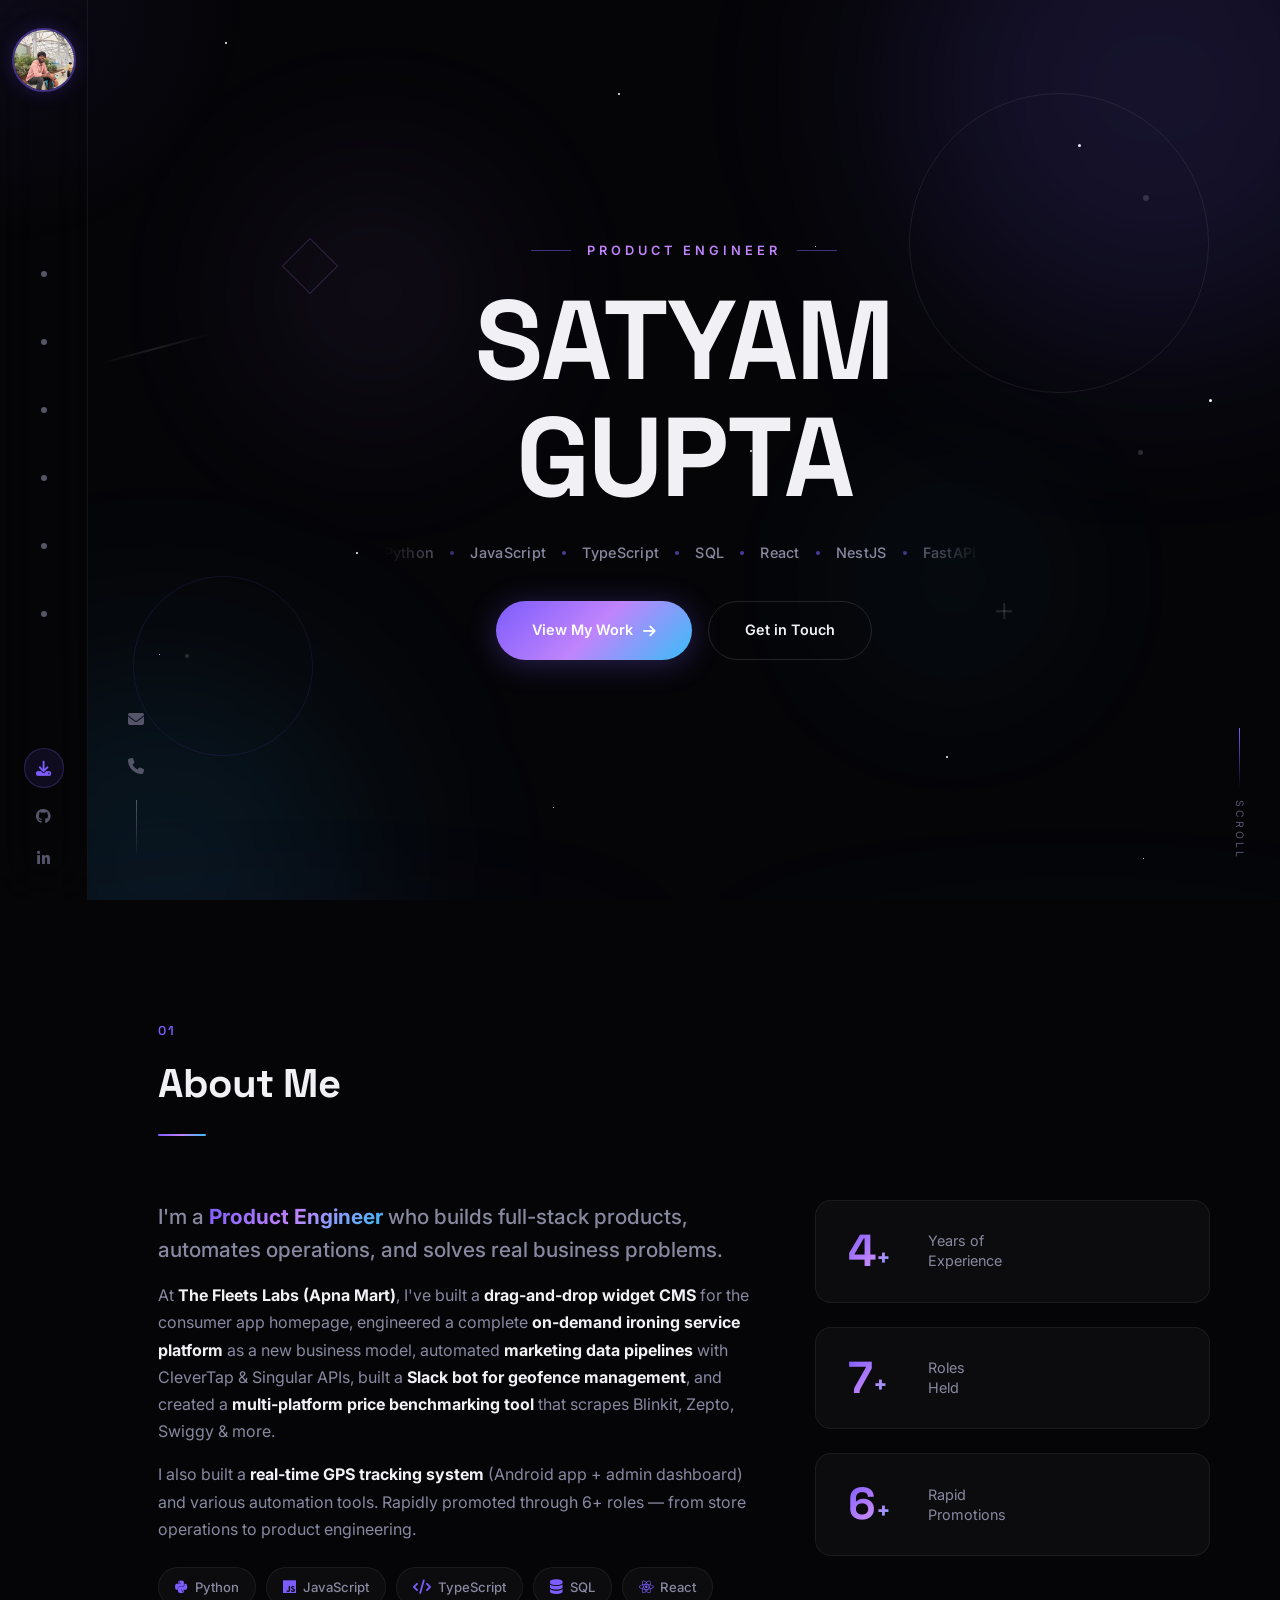
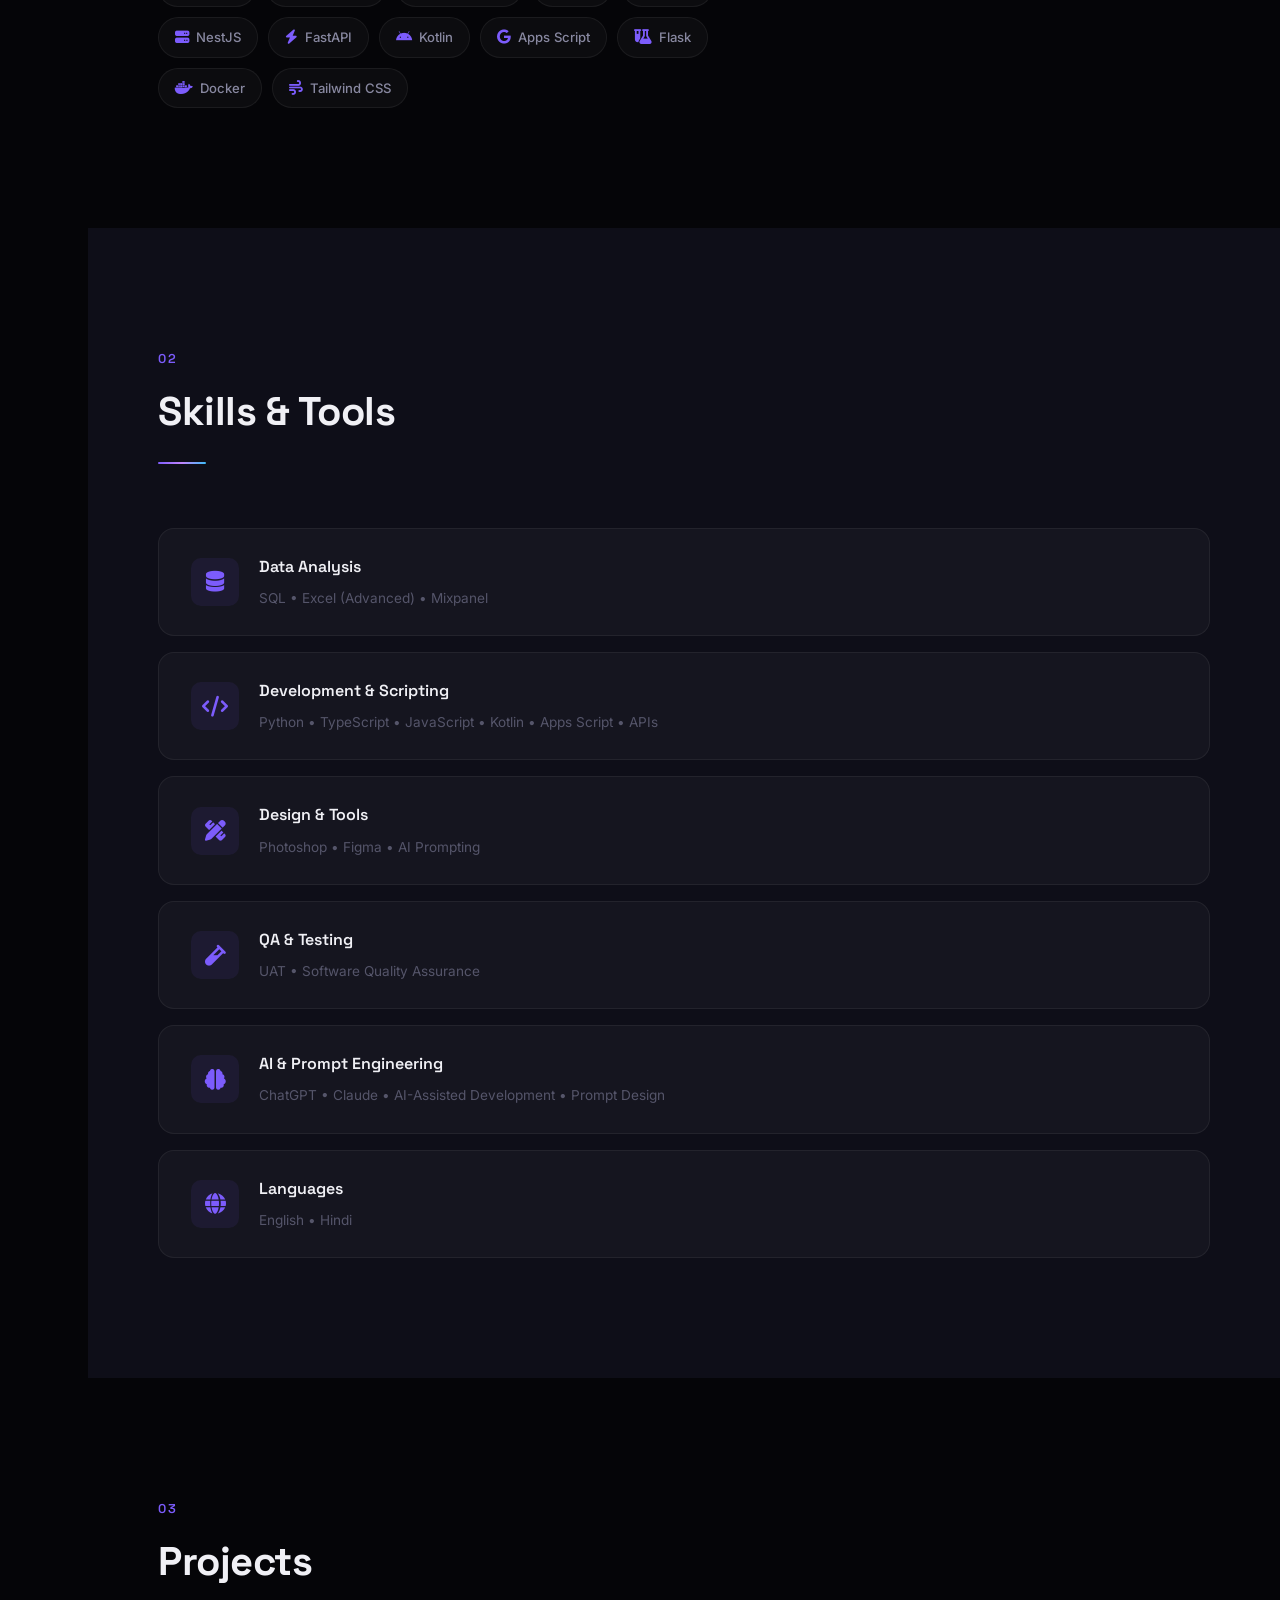
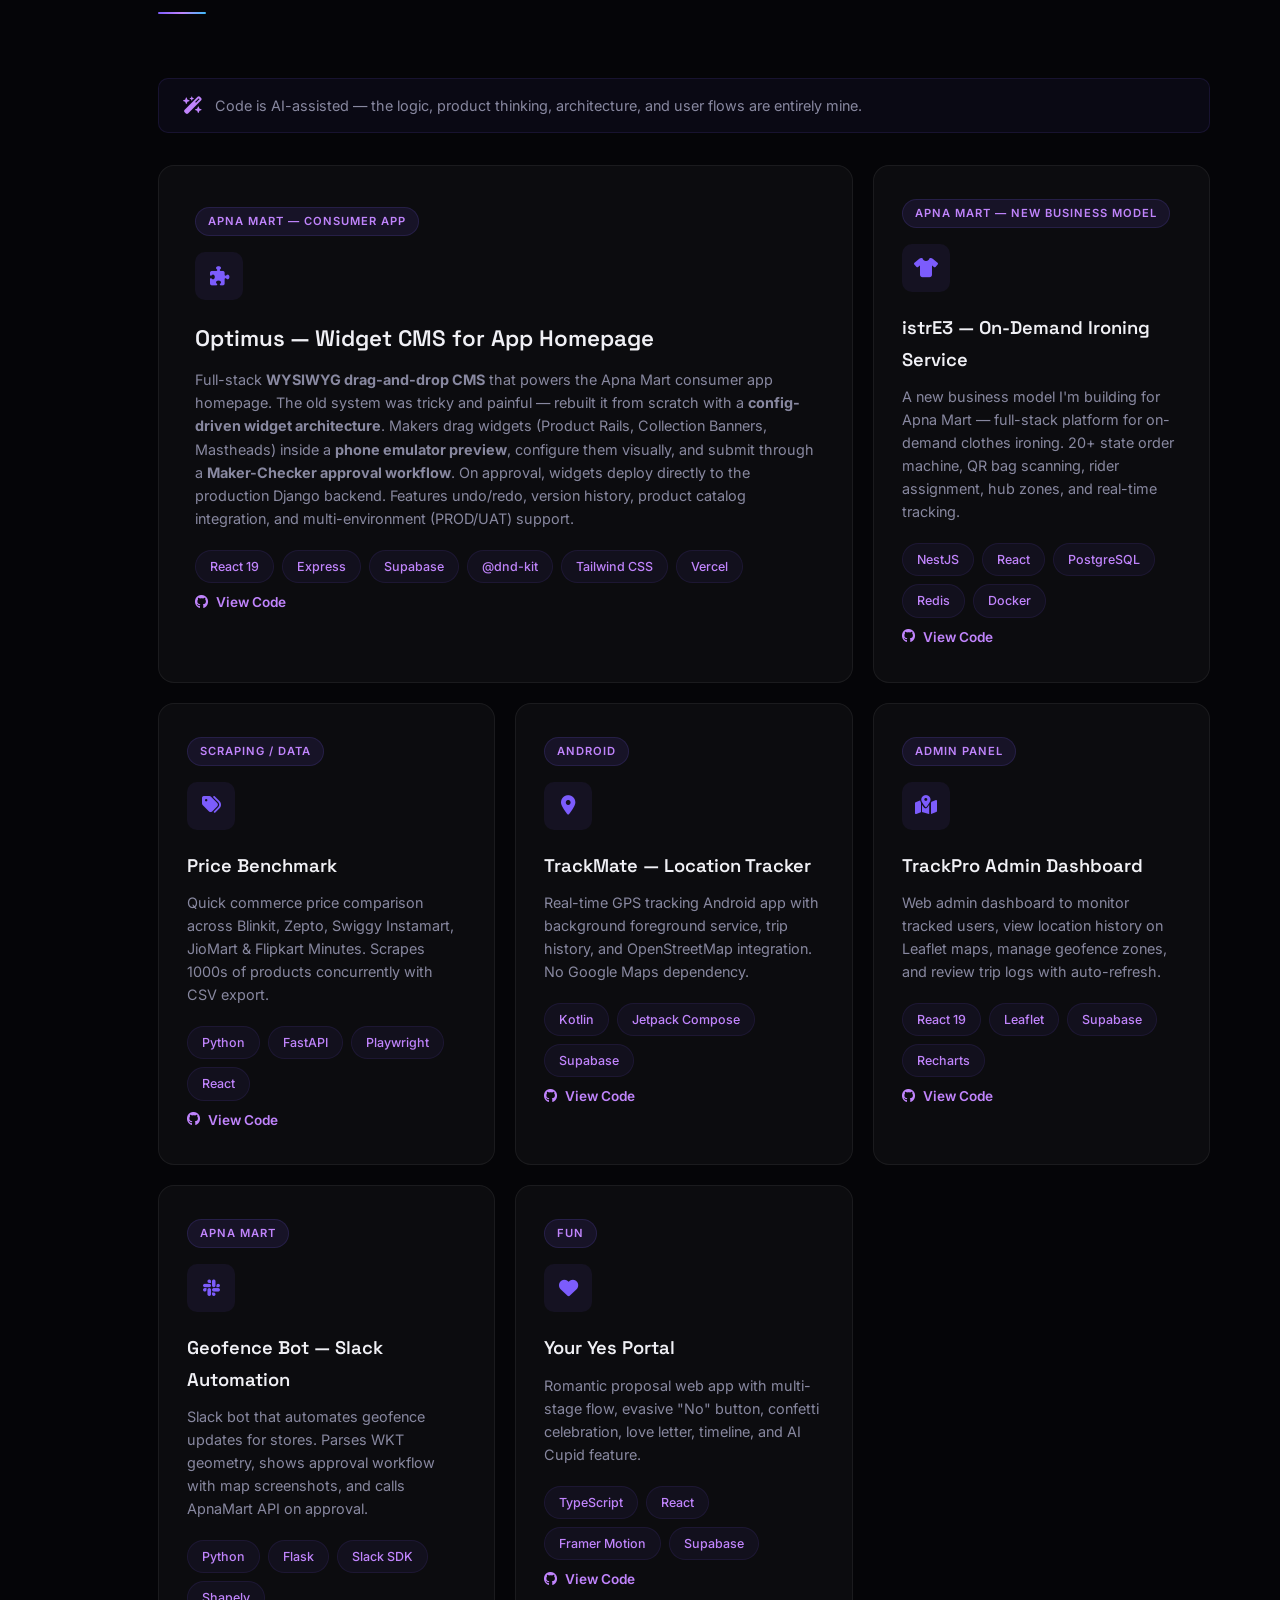
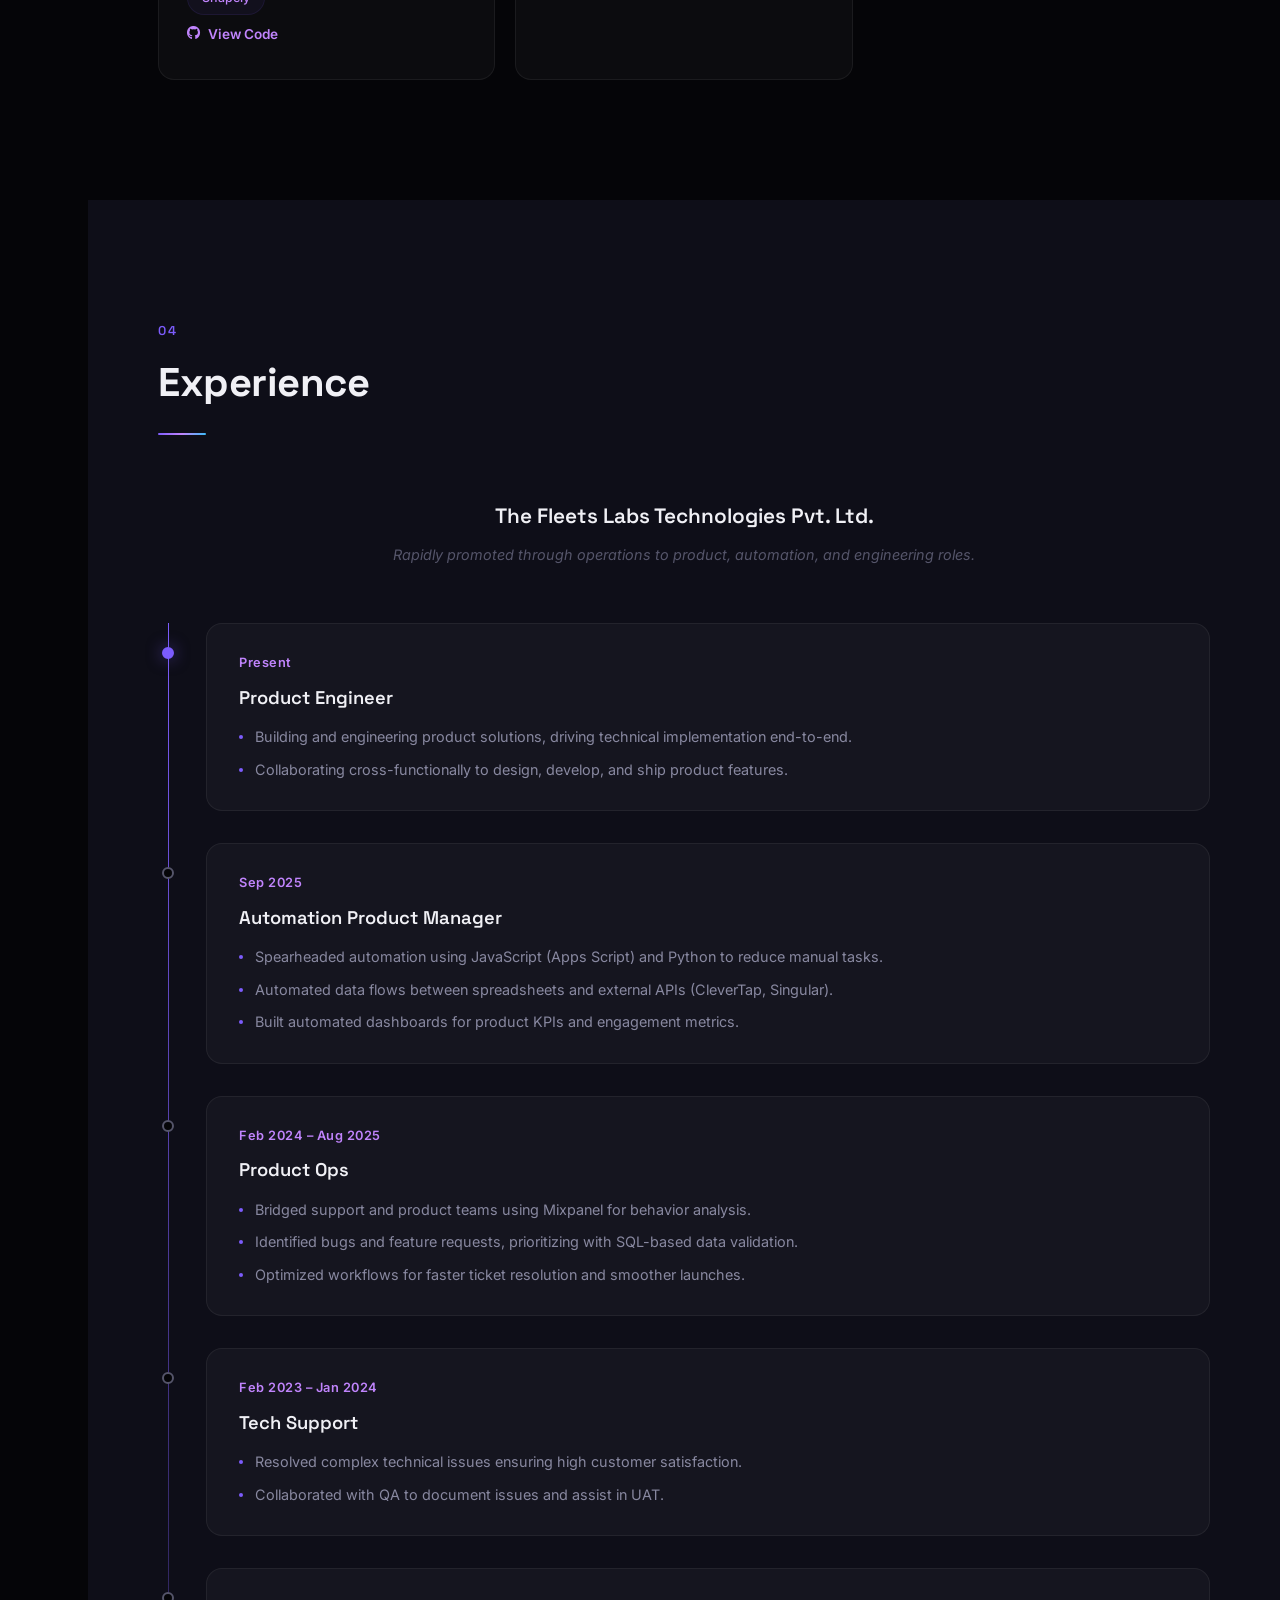
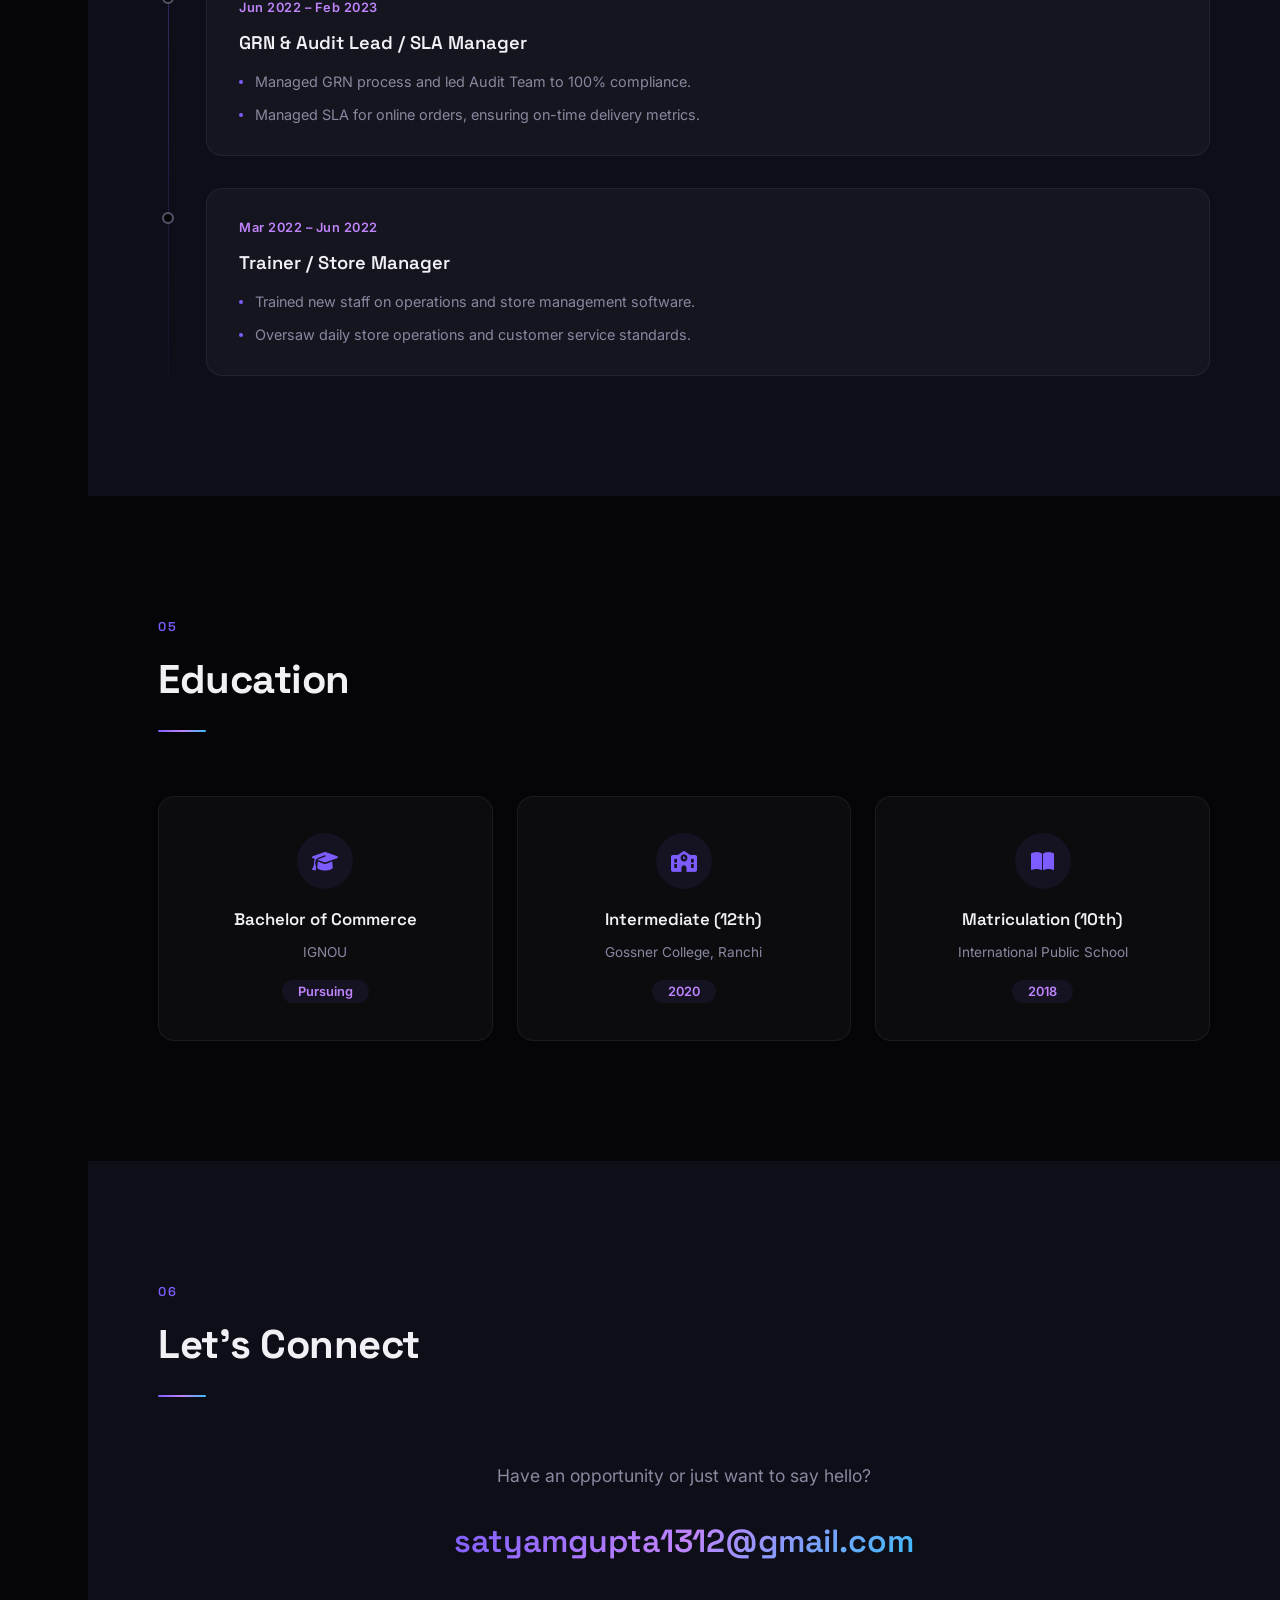
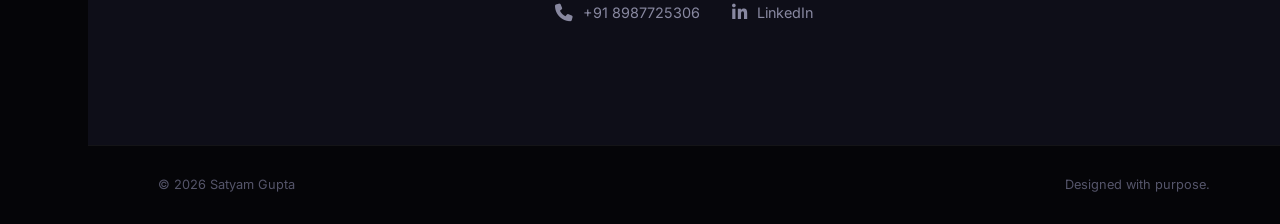
==== index.html @ 5cd4f38d "Add sidebar nav, CV download, photo overlay, parallax redesign, real GitHub projects - Sidebar navig" ====
<!DOCTYPE html>
<html lang="en">
<head>
    <meta charset="UTF-8">
    <meta name="viewport" content="width=device-width, initial-scale=1.0">
    <title>Satyam Gupta | Product Engineer</title>
    <link rel="stylesheet" href="style.css">
    <link href="https://fonts.googleapis.com/css2?family=Space+Grotesk:wght@300;400;500;600;700&family=Inter:wght@300;400;500;600;700;800&display=swap" rel="stylesheet">
    <link rel="stylesheet" href="https://cdnjs.cloudflare.com/ajax/libs/font-awesome/6.5.0/css/all.min.css">
</head>
<body>
    <!-- Photo Expand Overlay -->
    <div class="photo-overlay" id="photoOverlay">
        <div class="photo-overlay-bg"></div>
        <button class="photo-overlay-close" id="photoClose"><i class="fas fa-xmark"></i></button>
        <img src="satyam.jpg" alt="Satyam Gupta">
        <div class="photo-overlay-info">
            <p class="photo-overlay-name">SATYAM GUPTA</p>
            <p class="photo-overlay-role">Product Engineer</p>
        </div>
    </div>

    <!-- Cursor Glow -->
    <div class="cursor-glow" id="cursorGlow"></div>

    <!-- Sidebar Nav -->
    <nav class="sidebar" id="sidebar">
        <a href="#hero" class="sidebar-logo">
            <img src="satyam.jpg" alt="SG" class="sidebar-avatar">
        </a>
        <ul class="sidebar-links" id="navLinks">
            <li><a href="#about"><span class="sidebar-dot"></span><span class="sidebar-text">About</span></a></li>
            <li><a href="#skills"><span class="sidebar-dot"></span><span class="sidebar-text">Skills</span></a></li>
            <li><a href="#projects"><span class="sidebar-dot"></span><span class="sidebar-text">Projects</span></a></li>
            <li><a href="#experience"><span class="sidebar-dot"></span><span class="sidebar-text">Experience</span></a></li>
            <li><a href="#education"><span class="sidebar-dot"></span><span class="sidebar-text">Education</span></a></li>
            <li><a href="#contact"><span class="sidebar-dot"></span><span class="sidebar-text">Contact</span></a></li>
        </ul>
        <div class="sidebar-bottom">
            <a href="#" id="downloadCV" class="sidebar-cv-btn" title="Download CV"><i class="fas fa-download"></i></a>
            <a href="https://github.com/satyamgupta1312" target="_blank"><i class="fab fa-github"></i></a>
            <a href="https://www.linkedin.com/in/satyam-gupta-a0737a1a5/" target="_blank"><i class="fab fa-linkedin-in"></i></a>
        </div>
    </nav>

    <!-- Mobile Nav Toggle -->
    <button class="mobile-nav-toggle" id="navToggle" aria-label="Toggle menu">
        <span></span>
        <span></span>
        <span></span>
    </button>

    <!-- Hero Section - Mouse Parallax -->
    <section class="hero" id="hero">
        <!-- Parallax Layers -->
        <div class="parallax-scene" id="parallaxScene">
            <!-- Layer 0 - Deep Background Stars -->
            <div class="parallax-layer" data-depth="0.03">
                <div class="stars-field">
                    <div class="star" style="top:10%;left:15%;--delay:0s;--size:2px"></div>
                    <div class="star" style="top:20%;left:80%;--delay:1.2s;--size:3px"></div>
                    <div class="star" style="top:60%;left:25%;--delay:0.5s;--size:2px"></div>
                    <div class="star" style="top:30%;left:60%;--delay:2s;--size:1px"></div>
                    <div class="star" style="top:80%;left:70%;--delay:0.8s;--size:2px"></div>
                    <div class="star" style="top:45%;left:90%;--delay:1.5s;--size:3px"></div>
                    <div class="star" style="top:70%;left:10%;--delay:0.3s;--size:1px"></div>
                    <div class="star" style="top:15%;left:45%;--delay:1.8s;--size:2px"></div>
                    <div class="star" style="top:85%;left:40%;--delay:2.5s;--size:1px"></div>
                    <div class="star" style="top:50%;left:55%;--delay:0.7s;--size:2px"></div>
                    <div class="star" style="top:5%;left:35%;--delay:1s;--size:3px"></div>
                    <div class="star" style="top:90%;left:85%;--delay:1.3s;--size:1px"></div>
                </div>
            </div>

            <!-- Layer 1 - Far Background Orbs -->
            <div class="parallax-layer" data-depth="0.06">
                <div class="orb orb-1"></div>
                <div class="orb orb-2"></div>
            </div>

            <!-- Layer 2 - Mid Background Gradient Mesh -->
            <div class="parallax-layer" data-depth="0.12">
                <div class="gradient-mesh mesh-1"></div>
                <div class="gradient-mesh mesh-2"></div>
            </div>

            <!-- Layer 3 - Floating Geometric Shapes -->
            <div class="parallax-layer" data-depth="0.2">
                <div class="geo-shape ring ring-1"></div>
                <div class="geo-shape ring ring-2"></div>
                <div class="geo-shape diamond diamond-1"></div>
            </div>

            <!-- Layer 4 - Main Text (sits between layers) -->
            <div class="parallax-layer" data-depth="0.08">
                <div class="hero-content">
                    <div class="hero-label">
                        <span class="line"></span>
                        <span>PRODUCT ENGINEER</span>
                        <span class="line"></span>
                    </div>
                    <h1 class="hero-name">
                        <span class="name-line" data-text="SATYAM">SATYAM</span>
                        <span class="name-line name-outline" data-text="GUPTA">GUPTA</span>
                    </h1>
                    <div class="hero-tech-scroll">
                <div class="hero-tech-track">
                    <span>Python</span><span class="tech-dot"></span>
                    <span>JavaScript</span><span class="tech-dot"></span>
                    <span>TypeScript</span><span class="tech-dot"></span>
                    <span>SQL</span><span class="tech-dot"></span>
                    <span>React</span><span class="tech-dot"></span>
                    <span>NestJS</span><span class="tech-dot"></span>
                    <span>FastAPI</span><span class="tech-dot"></span>
                    <span>Kotlin</span><span class="tech-dot"></span>
                    <span>Express</span><span class="tech-dot"></span>
                    <span>Flask</span><span class="tech-dot"></span>
                    <span>Apps Script</span><span class="tech-dot"></span>
                    <span>Docker</span><span class="tech-dot"></span>
                    <span>Supabase</span><span class="tech-dot"></span>
                    <span>Tailwind CSS</span><span class="tech-dot"></span>
                    <!-- Duplicate for seamless loop -->
                    <span>Python</span><span class="tech-dot"></span>
                    <span>JavaScript</span><span class="tech-dot"></span>
                    <span>TypeScript</span><span class="tech-dot"></span>
                    <span>SQL</span><span class="tech-dot"></span>
                    <span>React</span><span class="tech-dot"></span>
                    <span>NestJS</span><span class="tech-dot"></span>
                    <span>FastAPI</span><span class="tech-dot"></span>
                    <span>Kotlin</span><span class="tech-dot"></span>
                    <span>Express</span><span class="tech-dot"></span>
                    <span>Flask</span><span class="tech-dot"></span>
                    <span>Apps Script</span><span class="tech-dot"></span>
                    <span>Docker</span><span class="tech-dot"></span>
                    <span>Supabase</span><span class="tech-dot"></span>
                    <span>Tailwind CSS</span><span class="tech-dot"></span>
                </div>
            </div>
                    <div class="hero-cta">
                        <a href="#projects" class="btn btn-glow">
                            <span>View My Work</span>
                            <i class="fas fa-arrow-right"></i>
                        </a>
                        <a href="#contact" class="btn btn-ghost">
                            <span>Get in Touch</span>
                        </a>
                    </div>
                </div>
            </div>

            <!-- Layer 5 - Foreground Particles -->
            <div class="parallax-layer" data-depth="0.35">
                <div class="geo-shape dot dot-1"></div>
                <div class="geo-shape dot dot-2"></div>
                <div class="geo-shape dot dot-3"></div>
                <div class="geo-shape cross cross-1"></div>
                <div class="geo-shape line-shape line-1"></div>
            </div>

            <!-- Layer 6 - Closest Foreground -->
            <div class="parallax-layer" data-depth="0.5">
                <div class="fog fog-left"></div>
                <div class="fog fog-right"></div>
            </div>
        </div>

        <!-- Social Strip (visible only on desktop alongside sidebar) -->
        <div class="hero-social-strip">
            <a href="mailto:satyamgupta1312@gmail.com"><i class="fas fa-envelope"></i></a>
            <a href="tel:+918987725306"><i class="fas fa-phone"></i></a>
            <div class="social-line"></div>
        </div>

        <!-- Scroll Indicator -->
        <div class="scroll-cue">
            <div class="scroll-line"></div>
            <span>SCROLL</span>
        </div>
    </section>

    <!-- About Section -->
    <section class="section" id="about">
        <div class="container">
            <div class="section-header" data-aos>
                <span class="section-number">01</span>
                <h2 class="section-title">About Me</h2>
                <div class="title-line"></div>
            </div>
            <div class="about-grid" data-aos>
                <div class="about-text">
                    <p class="about-lead">I'm a <span class="highlight">Product Engineer</span> who builds full-stack products, automates operations, and solves real business problems.</p>
                    <p>At <strong>The Fleets Labs (Apna Mart)</strong>, I've built a <strong>drag-and-drop widget CMS</strong> for the consumer app homepage, engineered a complete <strong>on-demand ironing service platform</strong> as a new business model, automated <strong>marketing data pipelines</strong> with CleverTap & Singular APIs, built a <strong>Slack bot for geofence management</strong>, and created a <strong>multi-platform price benchmarking tool</strong> that scrapes Blinkit, Zepto, Swiggy & more.</p>
                    <p>I also built a <strong>real-time GPS tracking system</strong> (Android app + admin dashboard) and various automation tools. Rapidly promoted through 6+ roles — from store operations to product engineering.</p>
                    <div class="about-tech-stack">
                        <span class="tech-chip"><i class="fab fa-python"></i> Python</span>
                        <span class="tech-chip"><i class="fab fa-js"></i> JavaScript</span>
                        <span class="tech-chip"><i class="fas fa-code"></i> TypeScript</span>
                        <span class="tech-chip"><i class="fas fa-database"></i> SQL</span>
                        <span class="tech-chip"><i class="fab fa-react"></i> React</span>
                        <span class="tech-chip"><i class="fas fa-server"></i> NestJS</span>
                        <span class="tech-chip"><i class="fas fa-bolt"></i> FastAPI</span>
                        <span class="tech-chip"><i class="fab fa-android"></i> Kotlin</span>
                        <span class="tech-chip"><i class="fab fa-google"></i> Apps Script</span>
                        <span class="tech-chip"><i class="fas fa-flask-vial"></i> Flask</span>
                        <span class="tech-chip"><i class="fab fa-docker"></i> Docker</span>
                        <span class="tech-chip"><i class="fas fa-wind"></i> Tailwind CSS</span>
                    </div>
                </div>
                <div class="about-metrics">
                    <div class="metric">
                        <div class="metric-value" data-count="4">0</div>
                        <div class="metric-label">Years of<br>Experience</div>
                    </div>
                    <div class="metric">
                        <div class="metric-value" data-count="7">0</div>
                        <div class="metric-label">Roles<br>Held</div>
                    </div>
                    <div class="metric">
                        <div class="metric-value" data-count="6">0</div>
                        <div class="metric-label">Rapid<br>Promotions</div>
                    </div>
                </div>
            </div>
        </div>
    </section>

    <!-- Skills Section -->
    <section class="section section-dark" id="skills">
        <div class="container">
            <div class="section-header" data-aos>
                <span class="section-number">02</span>
                <h2 class="section-title">Skills & Tools</h2>
                <div class="title-line"></div>
            </div>
            <div class="skills-orbit" data-aos>
                <div class="skills-flex">
                    <div class="skill-pill" data-tilt>
                        <i class="fas fa-database"></i>
                        <div>
                            <h3>Data Analysis</h3>
                            <span>SQL &bull; Excel (Advanced) &bull; Mixpanel</span>
                        </div>
                    </div>
                    <div class="skill-pill" data-tilt>
                        <i class="fas fa-code"></i>
                        <div>
                            <h3>Development & Scripting</h3>
                            <span>Python &bull; TypeScript &bull; JavaScript &bull; Kotlin &bull; Apps Script &bull; APIs</span>
                        </div>
                    </div>
                    <div class="skill-pill" data-tilt>
                        <i class="fas fa-pen-ruler"></i>
                        <div>
                            <h3>Design & Tools</h3>
                            <span>Photoshop &bull; Figma &bull; AI Prompting</span>
                        </div>
                    </div>
                    <div class="skill-pill" data-tilt>
                        <i class="fas fa-vial"></i>
                        <div>
                            <h3>QA & Testing</h3>
                            <span>UAT &bull; Software Quality Assurance</span>
                        </div>
                    </div>
                    <div class="skill-pill" data-tilt>
                        <i class="fas fa-brain"></i>
                        <div>
                            <h3>AI & Prompt Engineering</h3>
                            <span>ChatGPT &bull; Claude &bull; AI-Assisted Development &bull; Prompt Design</span>
                        </div>
                    </div>
                    <div class="skill-pill" data-tilt>
                        <i class="fas fa-globe"></i>
                        <div>
                            <h3>Languages</h3>
                            <span>English &bull; Hindi</span>
                        </div>
                    </div>
                </div>
            </div>
        </div>
    </section>

    <!-- Projects Section -->
    <section class="section" id="projects">
        <div class="container">
            <div class="section-header" data-aos>
                <span class="section-number">03</span>
                <h2 class="section-title">Projects</h2>
                <div class="title-line"></div>
            </div>
            <div class="projects-note" data-aos>
                <i class="fas fa-wand-magic-sparkles"></i>
                <p>Code is AI-assisted — the logic, product thinking, architecture, and user flows are entirely mine.</p>
            </div>
            <div class="projects-masonry" data-aos>
                <div class="project-card project-featured" data-tilt>
                    <div class="project-glow"></div>
                    <div class="project-badge">Apna Mart — Consumer App</div>
                    <div class="project-icon-wrap"><i class="fas fa-puzzle-piece"></i></div>
                    <h3>Optimus — Widget CMS for App Homepage</h3>
                    <p>Full-stack <strong>WYSIWYG drag-and-drop CMS</strong> that powers the Apna Mart consumer app homepage. The old system was tricky and painful — rebuilt it from scratch with a <strong>config-driven widget architecture</strong>. Makers drag widgets (Product Rails, Collection Banners, Mastheads) inside a <strong>phone emulator preview</strong>, configure them visually, and submit through a <strong>Maker-Checker approval workflow</strong>. On approval, widgets deploy directly to the production Django backend. Features undo/redo, version history, product catalog integration, and multi-environment (PROD/UAT) support.</p>
                    <div class="project-tags">
                        <span>React 19</span>
                        <span>Express</span>
                        <span>Supabase</span>
                        <span>@dnd-kit</span>
                        <span>Tailwind CSS</span>
                        <span>Vercel</span>
                    </div>
                    <a href="https://github.com/satyamgupta546/optimus" target="_blank" class="project-link"><i class="fab fa-github"></i> View Code</a>
                </div>
                <div class="project-card" data-tilt>
                    <div class="project-glow"></div>
                    <div class="project-badge">Apna Mart — New Business Model</div>
                    <div class="project-icon-wrap"><i class="fas fa-shirt"></i></div>
                    <h3>istrE3 — On-Demand Ironing Service</h3>
                    <p>A new business model I'm building for Apna Mart — full-stack platform for on-demand clothes ironing. 20+ state order machine, QR bag scanning, rider assignment, hub zones, and real-time tracking.</p>
                    <div class="project-tags">
                        <span>NestJS</span>
                        <span>React</span>
                        <span>PostgreSQL</span>
                        <span>Redis</span>
                        <span>Docker</span>
                    </div>
                    <a href="https://github.com/satyamgupta546/istrE3" target="_blank" class="project-link"><i class="fab fa-github"></i> View Code</a>
                </div>
                <div class="project-card" data-tilt>
                    <div class="project-glow"></div>
                    <div class="project-badge">Scraping / Data</div>
                    <div class="project-icon-wrap"><i class="fas fa-tags"></i></div>
                    <h3>Price Benchmark</h3>
                    <p>Quick commerce price comparison across Blinkit, Zepto, Swiggy Instamart, JioMart & Flipkart Minutes. Scrapes 1000s of products concurrently with CSV export.</p>
                    <div class="project-tags">
                        <span>Python</span>
                        <span>FastAPI</span>
                        <span>Playwright</span>
                        <span>React</span>
                    </div>
                    <a href="https://github.com/satyamgupta546/Price-benchmark" target="_blank" class="project-link"><i class="fab fa-github"></i> View Code</a>
                </div>
                <div class="project-card" data-tilt>
                    <div class="project-glow"></div>
                    <div class="project-badge">Android</div>
                    <div class="project-icon-wrap"><i class="fas fa-location-dot"></i></div>
                    <h3>TrackMate — Location Tracker</h3>
                    <p>Real-time GPS tracking Android app with background foreground service, trip history, and OpenStreetMap integration. No Google Maps dependency.</p>
                    <div class="project-tags">
                        <span>Kotlin</span>
                        <span>Jetpack Compose</span>
                        <span>Supabase</span>
                    </div>
                    <a href="https://github.com/satyamgupta546/trackpro-android-app" target="_blank" class="project-link"><i class="fab fa-github"></i> View Code</a>
                </div>
                <div class="project-card" data-tilt>
                    <div class="project-glow"></div>
                    <div class="project-badge">Admin Panel</div>
                    <div class="project-icon-wrap"><i class="fas fa-map-location-dot"></i></div>
                    <h3>TrackPro Admin Dashboard</h3>
                    <p>Web admin dashboard to monitor tracked users, view location history on Leaflet maps, manage geofence zones, and review trip logs with auto-refresh.</p>
                    <div class="project-tags">
                        <span>React 19</span>
                        <span>Leaflet</span>
                        <span>Supabase</span>
                        <span>Recharts</span>
                    </div>
                    <a href="https://github.com/satyamgupta546/trackpro-admin-panel" target="_blank" class="project-link"><i class="fab fa-github"></i> View Code</a>
                </div>
                <div class="project-card" data-tilt>
                    <div class="project-glow"></div>
                    <div class="project-badge">Apna Mart</div>
                    <div class="project-icon-wrap"><i class="fab fa-slack"></i></div>
                    <h3>Geofence Bot — Slack Automation</h3>
                    <p>Slack bot that automates geofence updates for stores. Parses WKT geometry, shows approval workflow with map screenshots, and calls ApnaMart API on approval.</p>
                    <div class="project-tags">
                        <span>Python</span>
                        <span>Flask</span>
                        <span>Slack SDK</span>
                        <span>Shapely</span>
                    </div>
                    <a href="https://github.com/satyamgupta546/geofence-bot" target="_blank" class="project-link"><i class="fab fa-github"></i> View Code</a>
                </div>
                <div class="project-card" data-tilt>
                    <div class="project-glow"></div>
                    <div class="project-badge">Fun</div>
                    <div class="project-icon-wrap"><i class="fas fa-heart"></i></div>
                    <h3>Your Yes Portal</h3>
                    <p>Romantic proposal web app with multi-stage flow, evasive "No" button, confetti celebration, love letter, timeline, and AI Cupid feature.</p>
                    <div class="project-tags">
                        <span>TypeScript</span>
                        <span>React</span>
                        <span>Framer Motion</span>
                        <span>Supabase</span>
                    </div>
                    <a href="https://github.com/satyamgupta546/your-yes-portal" target="_blank" class="project-link"><i class="fab fa-github"></i> View Code</a>
                </div>
            </div>
        </div>
    </section>

    <!-- Experience Section -->
    <section class="section section-dark" id="experience">
        <div class="container">
            <div class="section-header" data-aos>
                <span class="section-number">04</span>
                <h2 class="section-title">Experience</h2>
                <div class="title-line"></div>
            </div>
            <div class="exp-company" data-aos>
                <h3>The Fleets Labs Technologies Pvt. Ltd.</h3>
                <p>Rapidly promoted through operations to product, automation, and engineering roles.</p>
            </div>
            <div class="timeline" data-aos>
                <div class="timeline-track"></div>

                <div class="timeline-item">
                    <div class="timeline-dot active"></div>
                    <div class="timeline-card" data-tilt>
                        <div class="timeline-date">Present</div>
                        <h3>Product Engineer</h3>
                        <ul>
                            <li>Building and engineering product solutions, driving technical implementation end-to-end.</li>
                            <li>Collaborating cross-functionally to design, develop, and ship product features.</li>
                        </ul>
                    </div>
                </div>

                <div class="timeline-item">
                    <div class="timeline-dot"></div>
                    <div class="timeline-card" data-tilt>
                        <div class="timeline-date">Sep 2025</div>
                        <h3>Automation Product Manager</h3>
                        <ul>
                            <li>Spearheaded automation using JavaScript (Apps Script) and Python to reduce manual tasks.</li>
                            <li>Automated data flows between spreadsheets and external APIs (CleverTap, Singular).</li>
                            <li>Built automated dashboards for product KPIs and engagement metrics.</li>
                        </ul>
                    </div>
                </div>

                <div class="timeline-item">
                    <div class="timeline-dot"></div>
                    <div class="timeline-card" data-tilt>
                        <div class="timeline-date">Feb 2024 – Aug 2025</div>
                        <h3>Product Ops</h3>
                        <ul>
                            <li>Bridged support and product teams using Mixpanel for behavior analysis.</li>
                            <li>Identified bugs and feature requests, prioritizing with SQL-based data validation.</li>
                            <li>Optimized workflows for faster ticket resolution and smoother launches.</li>
                        </ul>
                    </div>
                </div>

                <div class="timeline-item">
                    <div class="timeline-dot"></div>
                    <div class="timeline-card" data-tilt>
                        <div class="timeline-date">Feb 2023 – Jan 2024</div>
                        <h3>Tech Support</h3>
                        <ul>
                            <li>Resolved complex technical issues ensuring high customer satisfaction.</li>
                            <li>Collaborated with QA to document issues and assist in UAT.</li>
                        </ul>
                    </div>
                </div>

                <div class="timeline-item">
                    <div class="timeline-dot"></div>
                    <div class="timeline-card" data-tilt>
                        <div class="timeline-date">Jun 2022 – Feb 2023</div>
                        <h3>GRN & Audit Lead / SLA Manager</h3>
                        <ul>
                            <li>Managed GRN process and led Audit Team to 100% compliance.</li>
                            <li>Managed SLA for online orders, ensuring on-time delivery metrics.</li>
                        </ul>
                    </div>
                </div>

                <div class="timeline-item">
                    <div class="timeline-dot"></div>
                    <div class="timeline-card" data-tilt>
                        <div class="timeline-date">Mar 2022 – Jun 2022</div>
                        <h3>Trainer / Store Manager</h3>
                        <ul>
                            <li>Trained new staff on operations and store management software.</li>
                            <li>Oversaw daily store operations and customer service standards.</li>
                        </ul>
                    </div>
                </div>
            </div>
        </div>
    </section>

    <!-- Education Section -->
    <section class="section" id="education">
        <div class="container">
            <div class="section-header" data-aos>
                <span class="section-number">05</span>
                <h2 class="section-title">Education</h2>
                <div class="title-line"></div>
            </div>
            <div class="edu-grid" data-aos>
                <div class="edu-card" data-tilt>
                    <div class="edu-icon"><i class="fas fa-graduation-cap"></i></div>
                    <h3>Bachelor of Commerce</h3>
                    <p>IGNOU</p>
                    <span class="edu-year">Pursuing</span>
                </div>
                <div class="edu-card" data-tilt>
                    <div class="edu-icon"><i class="fas fa-school"></i></div>
                    <h3>Intermediate (12th)</h3>
                    <p>Gossner College, Ranchi</p>
                    <span class="edu-year">2020</span>
                </div>
                <div class="edu-card" data-tilt>
                    <div class="edu-icon"><i class="fas fa-book-open"></i></div>
                    <h3>Matriculation (10th)</h3>
                    <p>International Public School</p>
                    <span class="edu-year">2018</span>
                </div>
            </div>
        </div>
    </section>

    <!-- Contact Section -->
    <section class="section section-dark" id="contact">
        <div class="container">
            <div class="section-header" data-aos>
                <span class="section-number">06</span>
                <h2 class="section-title">Let's Connect</h2>
                <div class="title-line"></div>
            </div>
            <div class="contact-wrap" data-aos>
                <p class="contact-lead">Have an opportunity or just want to say hello?</p>
                <a href="mailto:satyamgupta1312@gmail.com" class="contact-email-big">satyamgupta1312@gmail.com</a>
                <div class="contact-links">
                    <a href="tel:+918987725306" class="contact-link">
                        <i class="fas fa-phone"></i>
                        <span>+91 8987725306</span>
                    </a>
                    <a href="https://www.linkedin.com/in/satyam-gupta-a0737a1a5/" target="_blank" class="contact-link">
                        <i class="fab fa-linkedin-in"></i>
                        <span>LinkedIn</span>
                    </a>
                </div>
            </div>
        </div>
    </section>

    <!-- Footer -->
    <footer class="footer">
        <div class="container footer-inner">
            <p>&copy; 2026 Satyam Gupta</p>
            <p>Designed with purpose.</p>
        </div>
    </footer>

    <script src="script.js"></script>
</body>
</html>
---- style.css ----
/* ===== CSS Variables ===== */
:root {
    --bg-deep: #050508;
    --bg-primary: #0a0a10;
    --bg-secondary: #0e0e18;
    --bg-card: rgba(255, 255, 255, 0.03);
    --bg-card-hover: rgba(255, 255, 255, 0.06);
    --text-primary: #f0f0f5;
    --text-secondary: #8888a0;
    --text-muted: #55556a;
    --accent: #7c5cfc;
    --accent-2: #c084fc;
    --accent-3: #38bdf8;
    --gradient-main: linear-gradient(135deg, #7c5cfc 0%, #c084fc 50%, #38bdf8 100%);
    --gradient-glow: linear-gradient(135deg, rgba(124,92,252,0.4), rgba(192,132,252,0.4), rgba(56,189,248,0.4));
    --border: rgba(255, 255, 255, 0.06);
    --border-hover: rgba(255, 255, 255, 0.12);
    --radius: 16px;
    --radius-sm: 10px;
    --transition: 0.4s cubic-bezier(0.25, 0.46, 0.45, 0.94);
    --font-heading: 'Space Grotesk', sans-serif;
    --font-body: 'Inter', sans-serif;
}

/* ===== Reset ===== */
*, *::before, *::after {
    margin: 0;
    padding: 0;
    box-sizing: border-box;
}

html {
    scroll-behavior: smooth;
    scroll-padding-top: 80px;
}

body {
    font-family: var(--font-body);
    background: var(--bg-deep);
    color: var(--text-primary);
    line-height: 1.7;
    overflow-x: hidden;
    cursor: none;
}

a { text-decoration: none; color: inherit; cursor: none; }
ul { list-style: none; }
button { cursor: none; }

.container {
    max-width: 1100px;
    margin: 0 auto;
    padding: 0 24px;
}

/* ===== Custom Cursor Glow ===== */
.cursor-glow {
    position: fixed;
    width: 500px;
    height: 500px;
    border-radius: 50%;
    background: radial-gradient(circle, rgba(124,92,252,0.07) 0%, transparent 70%);
    pointer-events: none;
    z-index: 9999;
    transform: translate(-50%, -50%);
    transition: opacity 0.3s;
    will-change: transform;
}

/* ===== Sidebar Nav ===== */
.sidebar {
    position: fixed;
    top: 0;
    left: 0;
    width: 88px;
    height: 100vh;
    z-index: 100;
    display: flex;
    flex-direction: column;
    align-items: center;
    padding: 28px 0;
    background: rgba(5, 5, 8, 0.6);
    backdrop-filter: blur(24px);
    border-right: 1px solid var(--border);
}

.sidebar-logo {
    margin-bottom: 40px;
}

.sidebar-avatar {
    width: 64px;
    height: 64px;
    border-radius: 50%;
    object-fit: cover;
    object-position: center top;
    border: 2.5px solid rgba(124, 92, 252, 0.5);
    transition: var(--transition);
    box-shadow: 0 0 20px rgba(124, 92, 252, 0.2);
}

.sidebar-avatar:hover {
    border-color: var(--accent);
    box-shadow: 0 0 24px rgba(124, 92, 252, 0.5);
    transform: scale(1.05);
}

/* Photo Expand Overlay */
.photo-overlay {
    position: fixed;
    inset: 0;
    z-index: 999;
    display: flex;
    align-items: center;
    justify-content: center;
    flex-direction: column;
    pointer-events: none;
    cursor: none;
}

.photo-overlay-bg {
    position: absolute;
    inset: 0;
    background: rgba(5, 5, 8, 0.9);
    backdrop-filter: blur(30px);
    opacity: 0;
    transition: opacity 0.5s ease;
}

.photo-overlay.active .photo-overlay-bg {
    opacity: 1;
}

.photo-overlay.active {
    pointer-events: auto;
}

.photo-overlay img {
    position: relative;
    z-index: 2;
    max-width: 340px;
    max-height: 65vh;
    border-radius: 20px;
    border: 2px solid rgba(124, 92, 252, 0.4);
    object-fit: cover;
    object-position: center top;
    /* Start from sidebar avatar position */
    transform-origin: top left;
    transform: translate(calc(-50vw + 44px), calc(-50vh + 28px)) scale(0.15);
    border-radius: 50%;
    box-shadow: none;
    transition: transform 0.6s cubic-bezier(0.4, 0, 0.2, 1),
                border-radius 0.6s cubic-bezier(0.4, 0, 0.2, 1),
                box-shadow 0.6s cubic-bezier(0.4, 0, 0.2, 1);
}

.photo-overlay.active img {
    transform: translate(0, 0) scale(1);
    border-radius: 20px;
    box-shadow: 0 30px 100px rgba(124, 92, 252, 0.35),
                0 0 0 1px rgba(124, 92, 252, 0.15);
}

.photo-overlay-info {
    position: relative;
    z-index: 2;
    text-align: center;
    margin-top: 28px;
    opacity: 0;
    transform: translateY(16px);
    transition: opacity 0.5s ease 0.3s, transform 0.5s ease 0.3s;
}

.photo-overlay.active .photo-overlay-info {
    opacity: 1;
    transform: translateY(0);
}

.photo-overlay-name {
    font-family: var(--font-heading);
    font-size: 1.3rem;
    font-weight: 700;
    color: var(--text-primary);
    letter-spacing: 2px;
    margin-bottom: 6px;
}

.photo-overlay-role {
    font-size: 0.85rem;
    color: var(--accent-2);
    font-weight: 500;
    letter-spacing: 1px;
}

.photo-overlay-close {
    position: absolute;
    top: 28px;
    right: 28px;
    z-index: 3;
    width: 44px;
    height: 44px;
    border-radius: 50%;
    background: rgba(255, 255, 255, 0.06);
    border: 1px solid var(--border);
    color: var(--text-secondary);
    font-size: 1.1rem;
    display: flex;
    align-items: center;
    justify-content: center;
    opacity: 0;
    transform: scale(0.8);
    transition: opacity 0.4s ease 0.4s, transform 0.4s ease 0.4s, background 0.3s ease;
    cursor: none;
}

.photo-overlay.active .photo-overlay-close {
    opacity: 1;
    transform: scale(1);
}

.photo-overlay-close:hover {
    background: rgba(255, 255, 255, 0.1);
    color: var(--text-primary);
}

.logo-bracket {
    background: var(--gradient-main);
    -webkit-background-clip: text;
    -webkit-text-fill-color: transparent;
    background-clip: text;
}

.sidebar-links {
    flex: 1;
    display: flex;
    flex-direction: column;
    align-items: center;
    justify-content: center;
    gap: 28px;
}

.sidebar-links a {
    display: flex;
    align-items: center;
    justify-content: center;
    position: relative;
    width: 40px;
    height: 40px;
    transition: var(--transition);
}

.sidebar-dot {
    width: 6px;
    height: 6px;
    border-radius: 50%;
    background: var(--text-muted);
    transition: var(--transition);
}

.sidebar-text {
    position: absolute;
    left: 52px;
    background: var(--bg-secondary);
    border: 1px solid var(--border);
    padding: 6px 14px;
    border-radius: 6px;
    font-size: 0.8rem;
    font-weight: 500;
    color: var(--text-primary);
    white-space: nowrap;
    opacity: 0;
    pointer-events: none;
    transform: translateX(-8px);
    transition: var(--transition);
}

.sidebar-links a:hover .sidebar-text {
    opacity: 1;
    transform: translateX(0);
}

.sidebar-links a:hover .sidebar-dot {
    background: var(--accent);
    box-shadow: 0 0 12px rgba(124, 92, 252, 0.5);
    transform: scale(1.4);
}

.sidebar-links a.active .sidebar-dot {
    background: var(--accent);
    box-shadow: 0 0 12px rgba(124, 92, 252, 0.5);
    width: 8px;
    height: 8px;
}

.sidebar-bottom {
    display: flex;
    flex-direction: column;
    align-items: center;
    gap: 16px;
    margin-top: auto;
}

.sidebar-bottom a {
    font-size: 0.95rem;
    color: var(--text-muted);
    transition: var(--transition);
}

.sidebar-bottom a:hover {
    color: var(--accent);
    transform: translateY(-2px);
}

.sidebar-cv-btn {
    width: 40px !important;
    height: 40px !important;
    border-radius: 50% !important;
    background: rgba(124, 92, 252, 0.1);
    border: 1px solid rgba(124, 92, 252, 0.25);
    display: flex !important;
    align-items: center;
    justify-content: center;
    color: var(--accent) !important;
    transition: var(--transition);
}

.sidebar-cv-btn:hover {
    background: var(--accent) !important;
    color: #fff !important;
    box-shadow: 0 0 20px rgba(124, 92, 252, 0.4);
    transform: translateY(-2px) scale(1.05);
}

/* Mobile Nav Toggle */
.mobile-nav-toggle {
    display: none;
    position: fixed;
    top: 20px;
    right: 20px;
    z-index: 101;
    flex-direction: column;
    gap: 6px;
    background: rgba(5, 5, 8, 0.8);
    backdrop-filter: blur(16px);
    border: 1px solid var(--border);
    border-radius: 10px;
    padding: 12px;
    cursor: none;
}

.mobile-nav-toggle span {
    width: 22px;
    height: 2px;
    background: var(--text-primary);
    transition: var(--transition);
    border-radius: 2px;
}

.mobile-nav-toggle.active span:nth-child(1) { transform: rotate(45deg) translate(5px, 6px); }
.mobile-nav-toggle.active span:nth-child(2) { opacity: 0; }
.mobile-nav-toggle.active span:nth-child(3) { transform: rotate(-45deg) translate(5px, -6px); }

/* Push content right for sidebar */
.hero,
.section,
.footer {
    margin-left: 88px;
}

/* ===== Hero - Mouse Parallax ===== */
.hero {
    position: relative;
    min-height: 100vh;
    display: flex;
    align-items: center;
    justify-content: center;
    overflow: hidden;
    background: var(--bg-deep);
}

.parallax-scene {
    position: absolute;
    inset: -60px;
    /* Extend beyond viewport for parallax room */
}

.parallax-layer {
    position: absolute;
    inset: 0;
    display: flex;
    align-items: center;
    justify-content: center;
    will-change: transform;
    transition: transform 0.1s linear;
    pointer-events: none;
}

/* Stars */
.stars-field { position: absolute; inset: 0; }
.star {
    position: absolute;
    width: var(--size);
    height: var(--size);
    background: #fff;
    border-radius: 50%;
    animation: twinkle 3s ease-in-out infinite var(--delay);
}

@keyframes twinkle {
    0%, 100% { opacity: 0.2; }
    50% { opacity: 1; }
}

/* Orbs */
.orb {
    position: absolute;
    border-radius: 50%;
    filter: blur(100px);
}

.orb-1 {
    width: 500px;
    height: 500px;
    background: rgba(124, 92, 252, 0.15);
    top: -10%;
    right: -5%;
    animation: orbFloat 12s ease-in-out infinite;
}

.orb-2 {
    width: 400px;
    height: 400px;
    background: rgba(56, 189, 248, 0.1);
    bottom: -10%;
    left: -5%;
    animation: orbFloat 15s ease-in-out infinite reverse;
}

@keyframes orbFloat {
    0%, 100% { transform: translate(0, 0) scale(1); }
    33% { transform: translate(30px, -20px) scale(1.05); }
    66% { transform: translate(-20px, 15px) scale(0.95); }
}

/* Gradient Meshes */
.gradient-mesh {
    position: absolute;
    border-radius: 50%;
    filter: blur(80px);
    opacity: 0.5;
}

.mesh-1 {
    width: 300px;
    height: 300px;
    background: radial-gradient(circle, rgba(192, 132, 252, 0.2), transparent);
    top: 20%;
    left: 15%;
}

.mesh-2 {
    width: 250px;
    height: 250px;
    background: radial-gradient(circle, rgba(56, 189, 248, 0.15), transparent);
    bottom: 25%;
    right: 20%;
}

/* Geometric Shapes */
.geo-shape { position: absolute; }

.ring {
    border: 1.5px solid rgba(255, 255, 255, 0.08);
    border-radius: 50%;
    animation: spin 30s linear infinite;
}

.ring-1 {
    width: 300px;
    height: 300px;
    top: 15%;
    right: 10%;
}

.ring-2 {
    width: 180px;
    height: 180px;
    bottom: 20%;
    left: 8%;
    animation-direction: reverse;
    border-color: rgba(124, 92, 252, 0.12);
}

@keyframes spin {
    from { transform: rotate(0deg); }
    to { transform: rotate(360deg); }
}

.diamond-1 {
    width: 40px;
    height: 40px;
    border: 1.5px solid rgba(192, 132, 252, 0.2);
    transform: rotate(45deg);
    top: 30%;
    left: 20%;
    animation: floatSlow 8s ease-in-out infinite;
}

@keyframes floatSlow {
    0%, 100% { transform: rotate(45deg) translateY(0); }
    50% { transform: rotate(45deg) translateY(-15px); }
}

.dot {
    border-radius: 50%;
    background: rgba(255, 255, 255, 0.15);
}

.dot-1 { width: 6px; height: 6px; top: 25%; left: 85%; }
.dot-2 { width: 4px; height: 4px; top: 70%; left: 12%; }
.dot-3 { width: 5px; height: 5px; top: 50%; right: 15%; }

.cross-1 {
    top: 65%;
    right: 25%;
    width: 16px;
    height: 16px;
}

.cross-1::before,
.cross-1::after {
    content: '';
    position: absolute;
    background: rgba(255, 255, 255, 0.12);
}

.cross-1::before {
    width: 100%;
    height: 1.5px;
    top: 50%;
    transform: translateY(-50%);
}

.cross-1::after {
    width: 1.5px;
    height: 100%;
    left: 50%;
    transform: translateX(-50%);
}

.line-shape {
    height: 1.5px;
    background: linear-gradient(90deg, transparent, rgba(255,255,255,0.1), transparent);
}

.line-1 {
    width: 120px;
    top: 40%;
    left: 5%;
    transform: rotate(-15deg);
}

/* Fog / Foreground Mist */
.fog {
    position: absolute;
    bottom: -20%;
    width: 60%;
    height: 300px;
    filter: blur(60px);
    opacity: 0.4;
}

.fog-left {
    left: -10%;
    background: radial-gradient(ellipse, rgba(124, 92, 252, 0.1), transparent);
}

.fog-right {
    right: -10%;
    background: radial-gradient(ellipse, rgba(56, 189, 248, 0.08), transparent);
}

/* Hero Content */
.hero-content {
    text-align: center;
    position: relative;
    z-index: 10;
    padding: 0 24px;
    pointer-events: auto;
}

.hero-label {
    display: flex;
    align-items: center;
    justify-content: center;
    gap: 16px;
    margin-bottom: 20px;
    opacity: 0;
    animation: fadeIn 1s ease forwards 0.3s;
}

.hero-label span:not(.line) {
    font-family: var(--font-body);
    font-size: 0.8rem;
    font-weight: 600;
    letter-spacing: 4px;
    color: var(--accent-2);
}

.hero-label .line {
    width: 40px;
    height: 1px;
    background: var(--accent);
    opacity: 0.5;
}

.hero-name {
    display: flex;
    flex-direction: column;
    align-items: center;
    gap: 0;
    margin-bottom: 24px;
}

.name-line {
    font-family: var(--font-heading);
    font-size: clamp(3.5rem, 10vw, 7rem);
    font-weight: 700;
    line-height: 1.05;
    letter-spacing: -2px;
    color: var(--text-primary);
    opacity: 0;
    animation: fadeInUp 0.8s ease forwards;
}

.name-line:nth-child(1) { animation-delay: 0.5s; }
.name-line:nth-child(2) { animation-delay: 0.7s; }

.name-outline {
    color: var(--text-primary);
}

.hero-tagline {
    font-size: 1.05rem;
    color: var(--text-secondary);
    line-height: 1.8;
    max-width: 480px;
    margin: 0 auto 36px;
    opacity: 0;
    animation: fadeIn 0.8s ease forwards 0.9s;
}

/* Hero Tech Scroll Ticker */
.hero-tech-scroll {
    width: 100%;
    max-width: 600px;
    margin: 0 auto 36px;
    overflow: hidden;
    -webkit-mask-image: linear-gradient(90deg, transparent, #000 15%, #000 85%, transparent);
    mask-image: linear-gradient(90deg, transparent, #000 15%, #000 85%, transparent);
    opacity: 0;
    animation: fadeIn 0.8s ease forwards 0.9s;
}

.hero-tech-track {
    display: flex;
    align-items: center;
    gap: 16px;
    width: max-content;
    animation: tickerScroll 20s linear infinite;
}

.hero-tech-track span {
    font-size: 0.9rem;
    font-weight: 500;
    color: var(--text-secondary);
    white-space: nowrap;
    letter-spacing: 0.3px;
}

.tech-dot {
    width: 4px !important;
    height: 4px !important;
    min-width: 4px;
    border-radius: 50%;
    background: var(--accent);
    display: inline-block;
    opacity: 0.6;
}

.hero-tech-track:hover {
    animation-play-state: paused;
}

@keyframes tickerScroll {
    0% { transform: translateX(0); }
    100% { transform: translateX(-50%); }
}

.hero-cta {
    display: flex;
    gap: 16px;
    justify-content: center;
    flex-wrap: wrap;
    opacity: 0;
    animation: fadeInUp 0.8s ease forwards 1.1s;
}

.btn {
    display: inline-flex;
    align-items: center;
    gap: 10px;
    padding: 16px 36px;
    border-radius: 50px;
    font-size: 0.9rem;
    font-weight: 600;
    font-family: var(--font-body);
    transition: var(--transition);
    border: none;
    position: relative;
    overflow: hidden;
}

.btn-glow {
    background: var(--gradient-main);
    color: #fff;
    box-shadow: 0 4px 30px rgba(124, 92, 252, 0.3);
}

.btn-glow:hover {
    box-shadow: 0 8px 40px rgba(124, 92, 252, 0.5);
    transform: translateY(-3px);
}

.btn-glow i {
    transition: transform 0.3s ease;
}

.btn-glow:hover i {
    transform: translateX(4px);
}

.btn-ghost {
    background: transparent;
    color: var(--text-primary);
    border: 1px solid var(--border-hover);
}

.btn-ghost:hover {
    border-color: var(--accent);
    background: rgba(124, 92, 252, 0.06);
    transform: translateY(-3px);
}

/* Social Strip */
.hero-social-strip {
    position: absolute;
    left: 40px;
    bottom: 40px;
    display: flex;
    flex-direction: column;
    align-items: center;
    gap: 20px;
    z-index: 10;
    opacity: 0;
    animation: fadeIn 1s ease forwards 1.3s;
}

.hero-social-strip a {
    font-size: 1rem;
    color: var(--text-muted);
    transition: var(--transition);
}

.hero-social-strip a:hover {
    color: var(--accent);
    transform: translateY(-2px);
}

.social-line {
    width: 1px;
    height: 60px;
    background: linear-gradient(to bottom, var(--text-muted), transparent);
}

/* Scroll Indicator */
.scroll-cue {
    position: absolute;
    right: 32px;
    bottom: 40px;
    display: flex;
    flex-direction: column;
    align-items: center;
    gap: 12px;
    z-index: 10;
    opacity: 0;
    animation: fadeIn 1s ease forwards 1.3s;
}

.scroll-cue span {
    font-size: 0.65rem;
    letter-spacing: 3px;
    color: var(--text-muted);
    writing-mode: vertical-rl;
}

.scroll-line {
    width: 1px;
    height: 60px;
    background: linear-gradient(to bottom, var(--accent), transparent);
    animation: scrollPulse 2s ease-in-out infinite;
}

@keyframes scrollPulse {
    0%, 100% { opacity: 1; transform: scaleY(1); }
    50% { opacity: 0.4; transform: scaleY(0.6); transform-origin: top; }
}

@keyframes fadeIn {
    from { opacity: 0; }
    to { opacity: 1; }
}

@keyframes fadeInUp {
    from { opacity: 0; transform: translateY(40px); }
    to { opacity: 1; transform: translateY(0); }
}

/* ===== Section Common ===== */
.section {
    padding: 120px 0;
    position: relative;
}

.section-dark {
    background: var(--bg-secondary);
}

.section-header {
    margin-bottom: 64px;
}

.section-number {
    font-family: var(--font-heading);
    font-size: 0.8rem;
    font-weight: 600;
    color: var(--accent);
    letter-spacing: 2px;
    display: block;
    margin-bottom: 8px;
}

.section-title {
    font-family: var(--font-heading);
    font-size: clamp(1.8rem, 4vw, 2.5rem);
    font-weight: 700;
    letter-spacing: -0.5px;
}

.title-line {
    width: 48px;
    height: 2px;
    background: var(--gradient-main);
    margin-top: 16px;
    border-radius: 2px;
}

/* ===== About ===== */
.about-grid {
    display: grid;
    grid-template-columns: 1.2fr 0.8fr;
    gap: 64px;
    align-items: start;
}

.about-lead {
    font-size: 1.3rem;
    font-weight: 500;
    line-height: 1.6;
    margin-bottom: 20px;
    color: var(--text-primary);
}

.highlight {
    background: var(--gradient-main);
    -webkit-background-clip: text;
    -webkit-text-fill-color: transparent;
    background-clip: text;
    font-weight: 700;
}

.about-text p {
    color: var(--text-secondary);
    margin-bottom: 16px;
}

.about-text strong {
    color: var(--text-primary);
}

.about-tech-stack {
    display: flex;
    flex-wrap: wrap;
    gap: 10px;
    margin-top: 24px;
}

.tech-chip {
    display: inline-flex;
    align-items: center;
    gap: 7px;
    padding: 8px 16px;
    background: var(--bg-card);
    border: 1px solid var(--border);
    border-radius: 50px;
    font-size: 0.82rem;
    font-weight: 500;
    color: var(--text-secondary);
    transition: var(--transition);
}

.tech-chip i {
    font-size: 0.9rem;
    color: var(--accent);
}

.tech-chip:hover {
    border-color: var(--accent);
    color: var(--text-primary);
    background: rgba(124, 92, 252, 0.06);
    transform: translateY(-2px);
}

.about-metrics {
    display: flex;
    flex-direction: column;
    gap: 24px;
}

.metric {
    display: flex;
    align-items: center;
    gap: 20px;
    padding: 28px 32px;
    background: var(--bg-card);
    border: 1px solid var(--border);
    border-radius: var(--radius);
    transition: var(--transition);
}

.metric:hover {
    border-color: var(--accent);
    background: var(--bg-card-hover);
    transform: translateX(8px);
}

.metric-value {
    font-family: var(--font-heading);
    font-size: 2.8rem;
    font-weight: 700;
    background: var(--gradient-main);
    -webkit-background-clip: text;
    -webkit-text-fill-color: transparent;
    background-clip: text;
    line-height: 1;
    min-width: 60px;
}

.metric-value::after {
    content: '+';
    font-size: 1.5rem;
}

.metric-label {
    font-size: 0.9rem;
    color: var(--text-secondary);
    line-height: 1.4;
}

/* ===== Skills ===== */
.skills-flex {
    display: flex;
    flex-direction: column;
    gap: 16px;
}

.skill-pill {
    display: flex;
    align-items: center;
    gap: 20px;
    padding: 24px 32px;
    background: var(--bg-card);
    border: 1px solid var(--border);
    border-radius: var(--radius);
    transition: var(--transition);
}

.skill-pill:hover {
    border-color: var(--accent);
    background: var(--bg-card-hover);
    transform: translateX(8px);
}

.skill-pill i {
    font-size: 1.3rem;
    width: 48px;
    height: 48px;
    display: flex;
    align-items: center;
    justify-content: center;
    border-radius: var(--radius-sm);
    background: rgba(124, 92, 252, 0.08);
    color: var(--accent);
    flex-shrink: 0;
}

.skill-pill h3 {
    font-family: var(--font-heading);
    font-size: 1rem;
    font-weight: 600;
    margin-bottom: 4px;
}

.skill-pill span {
    font-size: 0.85rem;
    color: var(--text-muted);
}

/* ===== Projects Note ===== */
.projects-note {
    display: flex;
    align-items: center;
    gap: 12px;
    padding: 16px 24px;
    background: rgba(124, 92, 252, 0.05);
    border: 1px solid rgba(124, 92, 252, 0.12);
    border-radius: var(--radius-sm);
    margin-bottom: 32px;
}

.projects-note i {
    color: var(--accent-2);
    font-size: 1.1rem;
    flex-shrink: 0;
}

.projects-note p {
    font-size: 0.9rem;
    color: var(--text-secondary);
    line-height: 1.5;
}

/* ===== Projects ===== */
.projects-masonry {
    display: grid;
    grid-template-columns: repeat(3, 1fr);
    gap: 20px;
    grid-auto-rows: auto;
}

.project-card {
    background: var(--bg-card);
    border: 1px solid var(--border);
    border-radius: var(--radius);
    padding: 32px 28px;
    transition: var(--transition);
    position: relative;
    overflow: hidden;
}

.project-glow {
    position: absolute;
    top: 0;
    left: 0;
    right: 0;
    height: 1px;
    background: var(--gradient-main);
    opacity: 0;
    transition: opacity 0.4s ease;
}

.project-card:hover .project-glow {
    opacity: 1;
    height: 2px;
}

.project-card:hover {
    border-color: var(--border-hover);
    background: var(--bg-card-hover);
    transform: translateY(-6px);
}

.project-featured {
    grid-column: span 2;
    padding: 40px 36px;
}

.project-badge {
    display: inline-block;
    padding: 4px 12px;
    background: rgba(124, 92, 252, 0.1);
    border: 1px solid rgba(124, 92, 252, 0.15);
    border-radius: 20px;
    font-size: 0.7rem;
    font-weight: 600;
    color: var(--accent-2);
    text-transform: uppercase;
    letter-spacing: 1px;
    margin-bottom: 16px;
}

.project-icon-wrap {
    width: 48px;
    height: 48px;
    border-radius: var(--radius-sm);
    background: rgba(124, 92, 252, 0.08);
    display: flex;
    align-items: center;
    justify-content: center;
    font-size: 1.2rem;
    color: var(--accent);
    margin-bottom: 20px;
}

.project-card h3 {
    font-family: var(--font-heading);
    font-size: 1.15rem;
    font-weight: 600;
    margin-bottom: 10px;
}

.project-featured h3 {
    font-size: 1.4rem;
}

.project-card p {
    color: var(--text-secondary);
    font-size: 0.9rem;
    line-height: 1.6;
    margin-bottom: 20px;
}

.project-tags {
    display: flex;
    flex-wrap: wrap;
    gap: 8px;
}

.project-tags span {
    padding: 5px 14px;
    background: rgba(124, 92, 252, 0.06);
    border: 1px solid rgba(124, 92, 252, 0.1);
    border-radius: 20px;
    font-size: 0.78rem;
    color: var(--accent-2);
    font-weight: 500;
}

.project-placeholder {
    border-style: dashed;
    display: flex;
    flex-direction: column;
    align-items: center;
    justify-content: center;
    text-align: center;
    opacity: 0.5;
}

.project-placeholder:hover { opacity: 0.8; }

.project-link {
    display: inline-flex;
    align-items: center;
    gap: 8px;
    margin-top: 8px;
    font-size: 0.85rem;
    font-weight: 600;
    color: var(--accent-2);
    transition: var(--transition);
}

.project-link:hover {
    color: var(--accent-3);
    gap: 12px;
}

/* ===== Experience / Timeline ===== */
.exp-company {
    text-align: center;
    margin-bottom: 56px;
}

.exp-company h3 {
    font-family: var(--font-heading);
    font-size: 1.3rem;
    font-weight: 600;
    margin-bottom: 8px;
}

.exp-company p {
    color: var(--text-muted);
    font-size: 0.9rem;
    font-style: italic;
}

.timeline {
    position: relative;
    padding-left: 48px;
}

.timeline-track {
    position: absolute;
    left: 10px;
    top: 0;
    bottom: 0;
    width: 1px;
    background: linear-gradient(to bottom, var(--accent), rgba(124, 92, 252, 0.05));
}

.timeline-item {
    position: relative;
    margin-bottom: 32px;
}

.timeline-item:last-child { margin-bottom: 0; }

.timeline-dot {
    position: absolute;
    left: -44px;
    top: 24px;
    width: 12px;
    height: 12px;
    border-radius: 50%;
    background: var(--bg-deep);
    border: 2px solid var(--text-muted);
    z-index: 1;
    transition: var(--transition);
}

.timeline-dot.active {
    border-color: var(--accent);
    background: var(--accent);
    box-shadow: 0 0 16px rgba(124, 92, 252, 0.5);
}

.timeline-item:hover .timeline-dot {
    border-color: var(--accent);
    background: var(--accent);
    box-shadow: 0 0 16px rgba(124, 92, 252, 0.4);
}

.timeline-card {
    background: var(--bg-card);
    border: 1px solid var(--border);
    border-radius: var(--radius);
    padding: 28px 32px;
    transition: var(--transition);
}

.timeline-card:hover {
    border-color: var(--border-hover);
    background: var(--bg-card-hover);
}

.timeline-date {
    font-size: 0.8rem;
    font-weight: 600;
    color: var(--accent-2);
    letter-spacing: 0.5px;
    margin-bottom: 8px;
}

.timeline-card h3 {
    font-family: var(--font-heading);
    font-size: 1.15rem;
    font-weight: 600;
    margin-bottom: 12px;
}

.timeline-card ul {
    list-style: none;
    padding: 0;
}

.timeline-card li {
    color: var(--text-secondary);
    font-size: 0.9rem;
    margin-bottom: 8px;
    padding-left: 16px;
    position: relative;
}

.timeline-card li::before {
    content: '';
    position: absolute;
    left: 0;
    top: 10px;
    width: 4px;
    height: 4px;
    border-radius: 50%;
    background: var(--accent);
}

.timeline-card li:last-child { margin-bottom: 0; }

/* ===== Education ===== */
.edu-grid {
    display: grid;
    grid-template-columns: repeat(3, 1fr);
    gap: 24px;
}

.edu-card {
    background: var(--bg-card);
    border: 1px solid var(--border);
    border-radius: var(--radius);
    padding: 36px 28px;
    text-align: center;
    transition: var(--transition);
}

.edu-card:hover {
    border-color: var(--accent);
    background: var(--bg-card-hover);
    transform: translateY(-6px);
}

.edu-icon {
    width: 56px;
    height: 56px;
    border-radius: 50%;
    background: rgba(124, 92, 252, 0.08);
    display: flex;
    align-items: center;
    justify-content: center;
    font-size: 1.3rem;
    color: var(--accent);
    margin: 0 auto 16px;
}

.edu-card h3 {
    font-family: var(--font-heading);
    font-size: 1.05rem;
    font-weight: 600;
    margin-bottom: 8px;
}

.edu-card p {
    color: var(--text-secondary);
    font-size: 0.85rem;
    margin-bottom: 12px;
}

.edu-year {
    font-size: 0.8rem;
    color: var(--accent-2);
    font-weight: 600;
    background: rgba(124, 92, 252, 0.08);
    padding: 4px 16px;
    border-radius: 20px;
}

/* ===== Contact ===== */
.contact-wrap {
    text-align: center;
}

.contact-lead {
    font-size: 1.1rem;
    color: var(--text-secondary);
    margin-bottom: 24px;
}

.contact-email-big {
    display: inline-block;
    font-family: var(--font-heading);
    font-size: clamp(1.2rem, 3vw, 2rem);
    font-weight: 600;
    background: var(--gradient-main);
    -webkit-background-clip: text;
    -webkit-text-fill-color: transparent;
    background-clip: text;
    margin-bottom: 32px;
    transition: var(--transition);
    position: relative;
}

.contact-email-big::after {
    content: '';
    position: absolute;
    bottom: -4px;
    left: 0;
    width: 100%;
    height: 2px;
    background: var(--gradient-main);
    transform: scaleX(0);
    transition: transform 0.4s ease;
}

.contact-email-big:hover::after {
    transform: scaleX(1);
}

.contact-links {
    display: flex;
    justify-content: center;
    gap: 32px;
}

.contact-link {
    display: flex;
    align-items: center;
    gap: 10px;
    color: var(--text-secondary);
    font-size: 0.9rem;
    transition: var(--transition);
}

.contact-link:hover {
    color: var(--accent);
}

.contact-link i {
    font-size: 1.1rem;
}

/* ===== Footer ===== */
.footer {
    padding: 28px 0;
    border-top: 1px solid var(--border);
}

.footer-inner {
    display: flex;
    justify-content: space-between;
    align-items: center;
}

.footer p {
    color: var(--text-muted);
    font-size: 0.8rem;
}

/* ===== Scroll Animations ===== */
[data-aos] {
    opacity: 0;
    transform: translateY(40px);
    transition: opacity 0.7s ease, transform 0.7s ease;
}

[data-aos].visible {
    opacity: 1;
    transform: translateY(0);
}

/* ===== Data Tilt Subtle Hover ===== */
[data-tilt] {
    transition: transform 0.4s ease;
}

/* ===== Responsive ===== */
@media (max-width: 900px) {
    .projects-masonry {
        grid-template-columns: repeat(2, 1fr);
    }
    .project-featured {
        grid-column: span 2;
        grid-row: span 1;
    }
}

@media (max-width: 768px) {
    body { cursor: auto; }
    a, button { cursor: auto; }
    .cursor-glow { display: none; }

    .sidebar {
        position: fixed;
        top: 0;
        left: -280px;
        width: 260px;
        height: 100vh;
        padding: 80px 32px 32px;
        align-items: flex-start;
        background: rgba(5, 5, 8, 0.97);
        transition: var(--transition);
    }

    .sidebar.active { left: 0; }

    .sidebar-logo { margin-bottom: 32px; }

    .sidebar-links {
        align-items: flex-start;
        justify-content: flex-start;
        gap: 8px;
        width: 100%;
    }

    .sidebar-links a {
        width: 100%;
        justify-content: flex-start;
        gap: 12px;
        padding: 10px 0;
    }

    .sidebar-text {
        position: static;
        opacity: 1;
        pointer-events: auto;
        transform: none;
        background: none;
        border: none;
        padding: 0;
        font-size: 1rem;
    }

    .sidebar-bottom {
        flex-direction: row;
        gap: 20px;
        margin-top: 32px;
    }

    .mobile-nav-toggle { display: flex; }

    .hero,
    .section,
    .footer {
        margin-left: 0;
    }

    .hero-social-strip,
    .scroll-cue {
        display: none;
    }

    .name-line {
        font-size: clamp(2.5rem, 12vw, 4rem);
    }

    .about-grid {
        grid-template-columns: 1fr;
        gap: 40px;
    }

    .about-metrics {
        flex-direction: row;
        flex-wrap: wrap;
    }

    .metric {
        flex: 1;
        min-width: 140px;
        flex-direction: column;
        text-align: center;
        gap: 8px;
    }

    .metric:hover { transform: translateY(-4px); }

    .projects-masonry {
        grid-template-columns: 1fr;
    }

    .project-featured {
        grid-column: span 1;
    }

    .edu-grid {
        grid-template-columns: 1fr;
    }

    .timeline { padding-left: 36px; }
    .timeline-dot { left: -32px; }

    .section { padding: 80px 0; }

    .footer-inner {
        flex-direction: column;
        gap: 4px;
    }

    .contact-links {
        flex-direction: column;
        align-items: center;
        gap: 16px;
    }
}

@media (max-width: 480px) {
    .hero-cta {
        flex-direction: column;
        align-items: center;
    }

    .btn {
        width: 100%;
        max-width: 280px;
        justify-content: center;
    }

    .nav-cta {
        width: auto !important;
    }
}
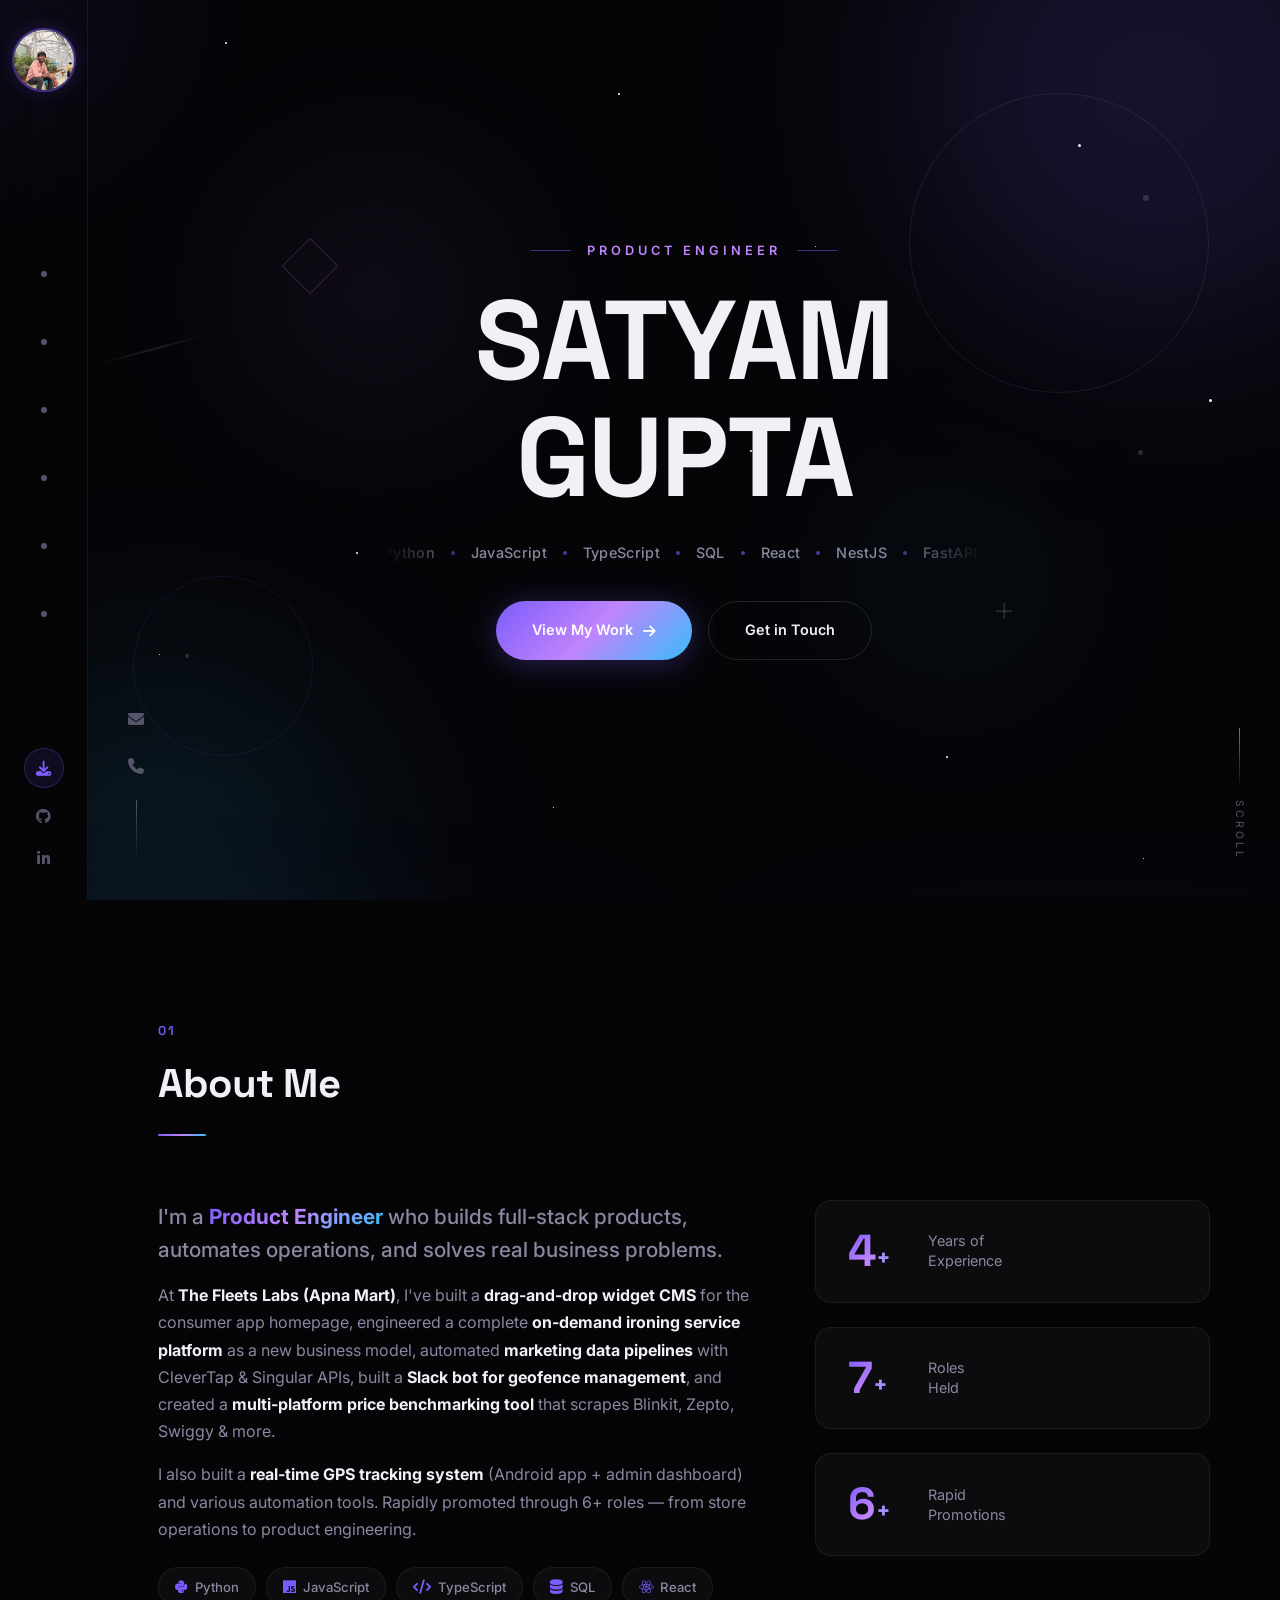
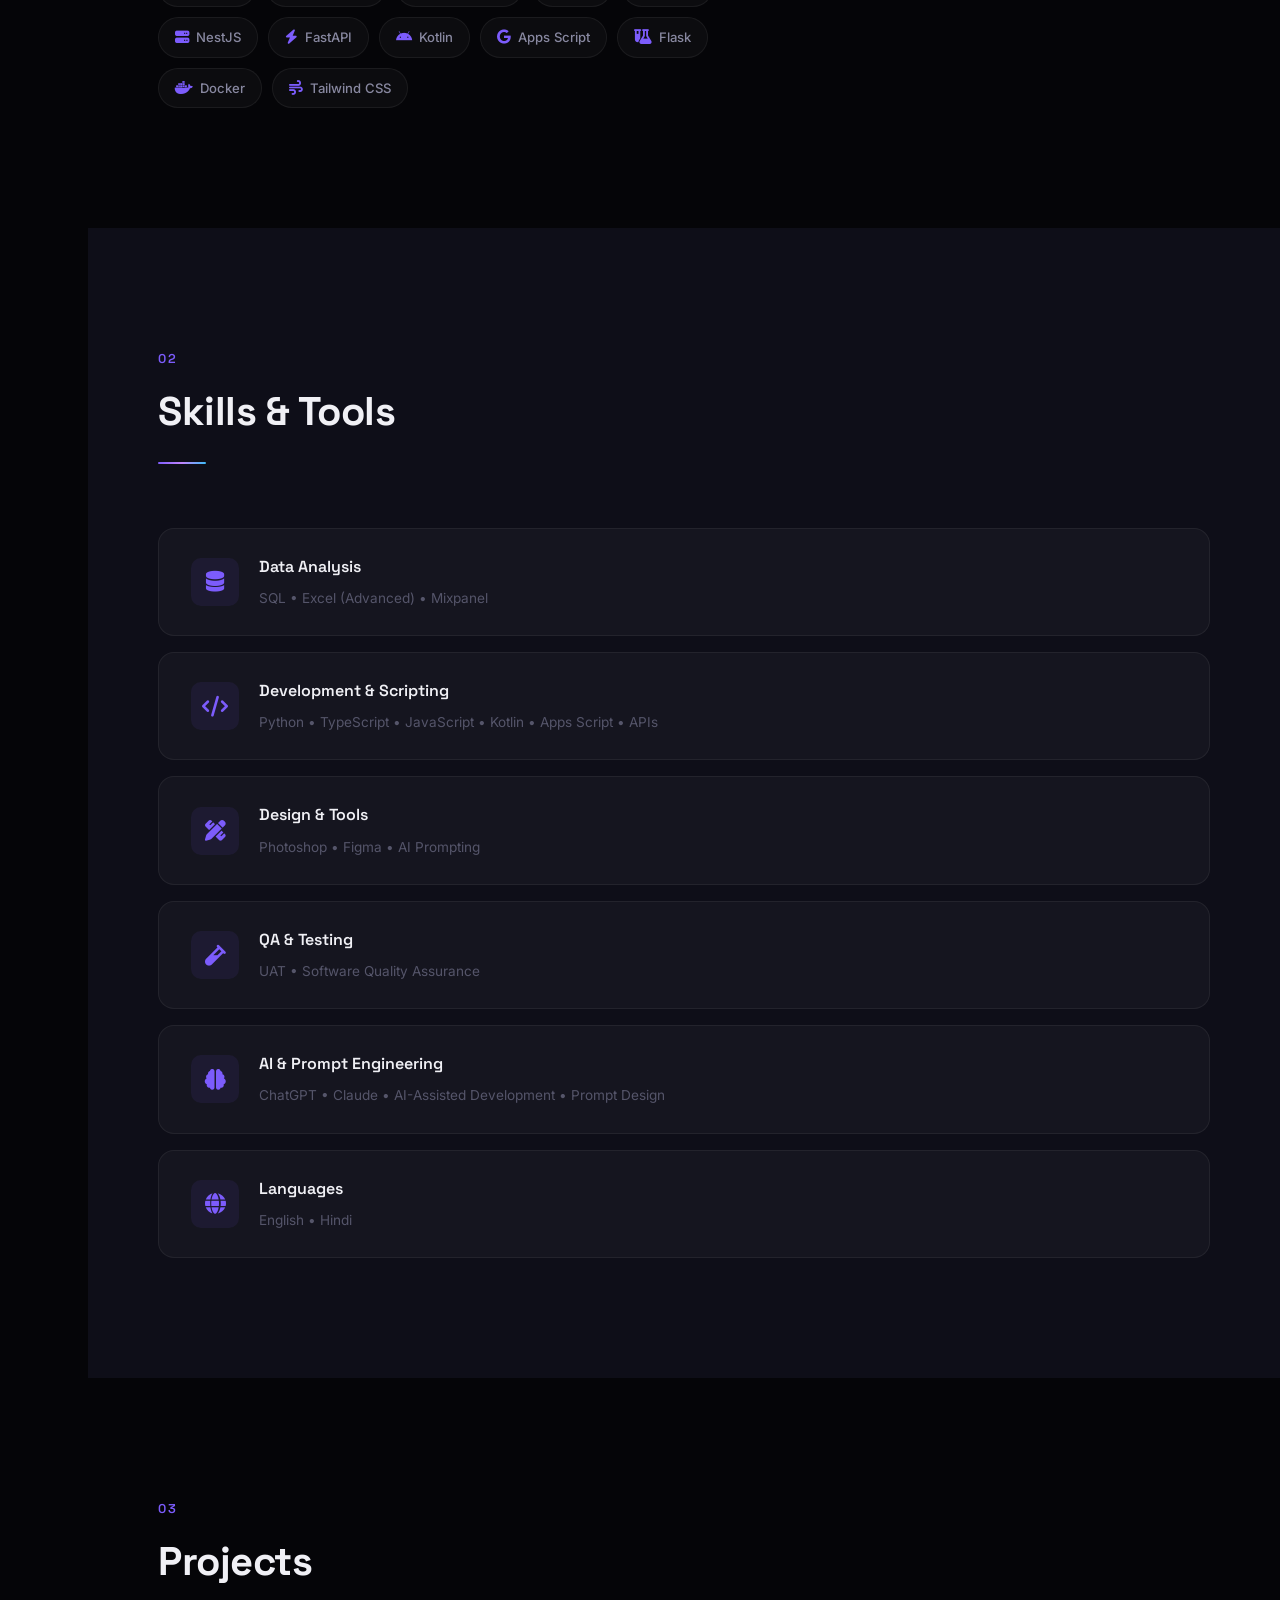
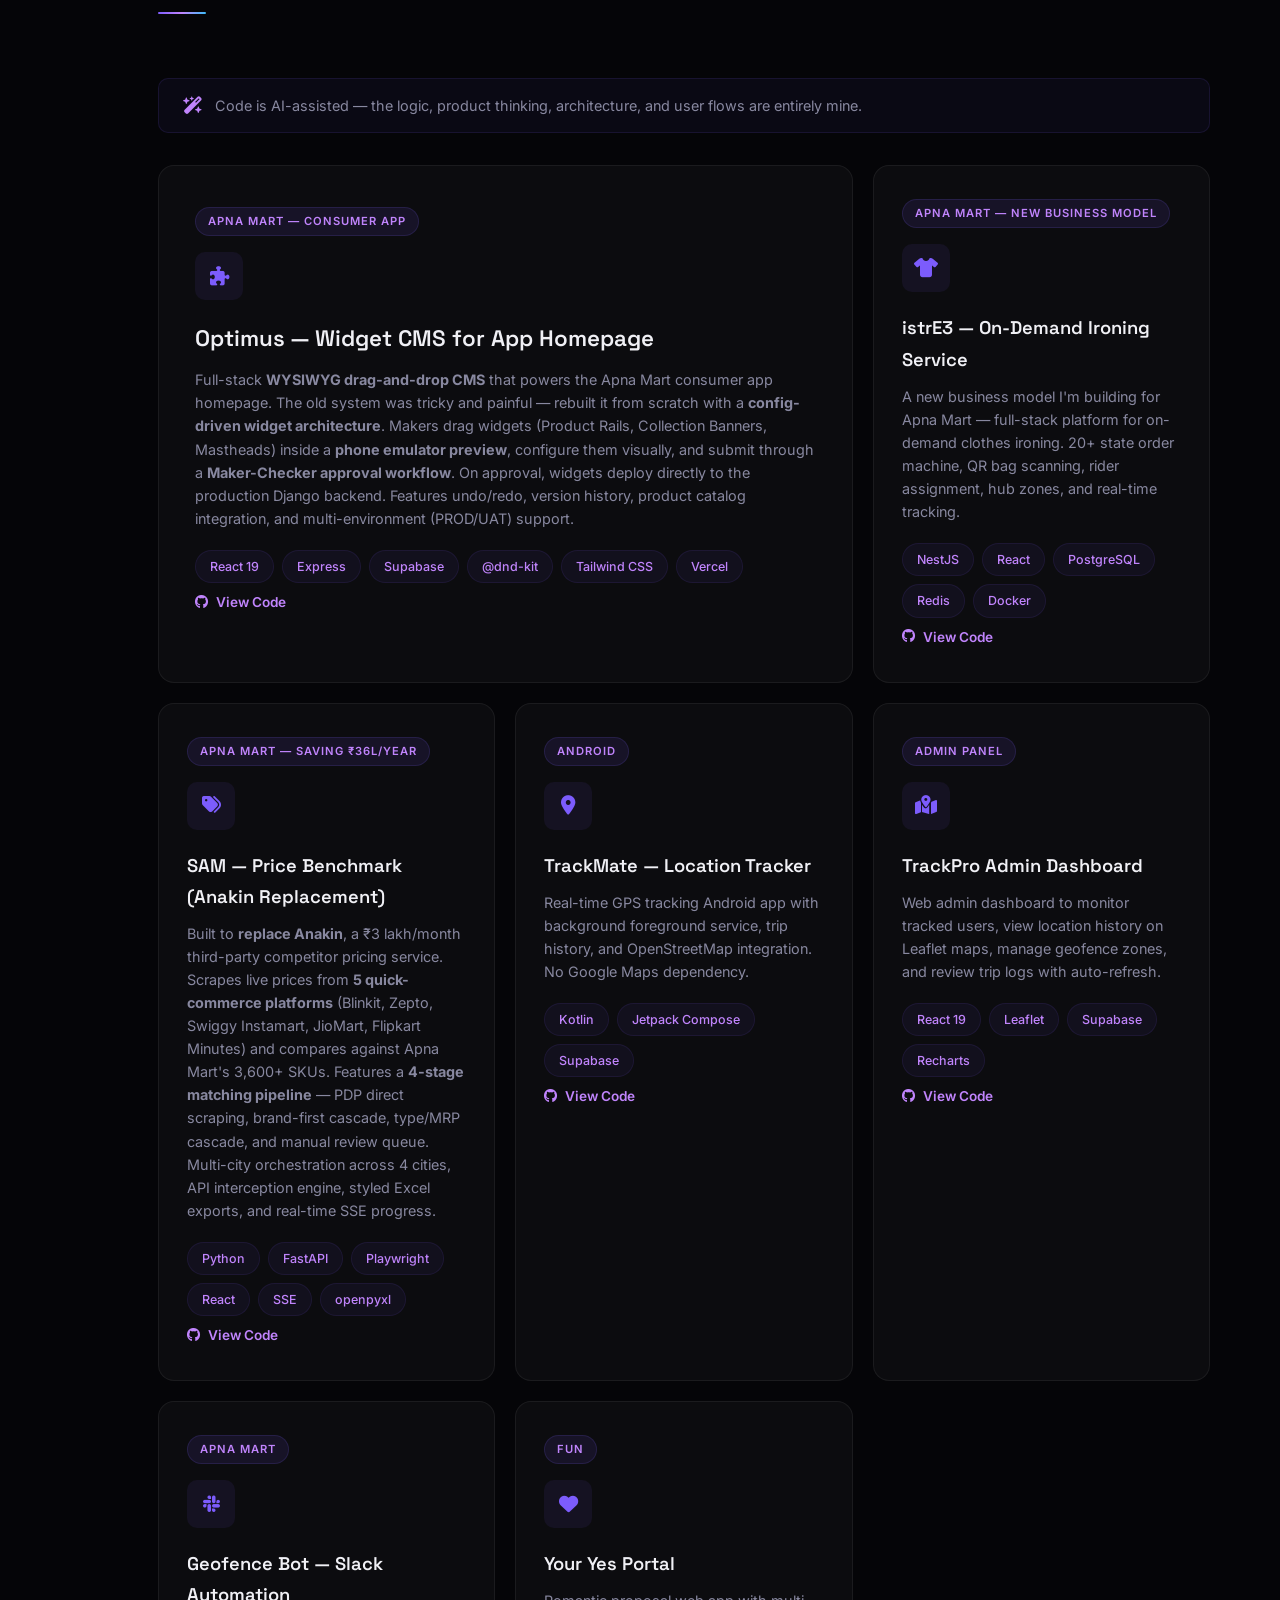
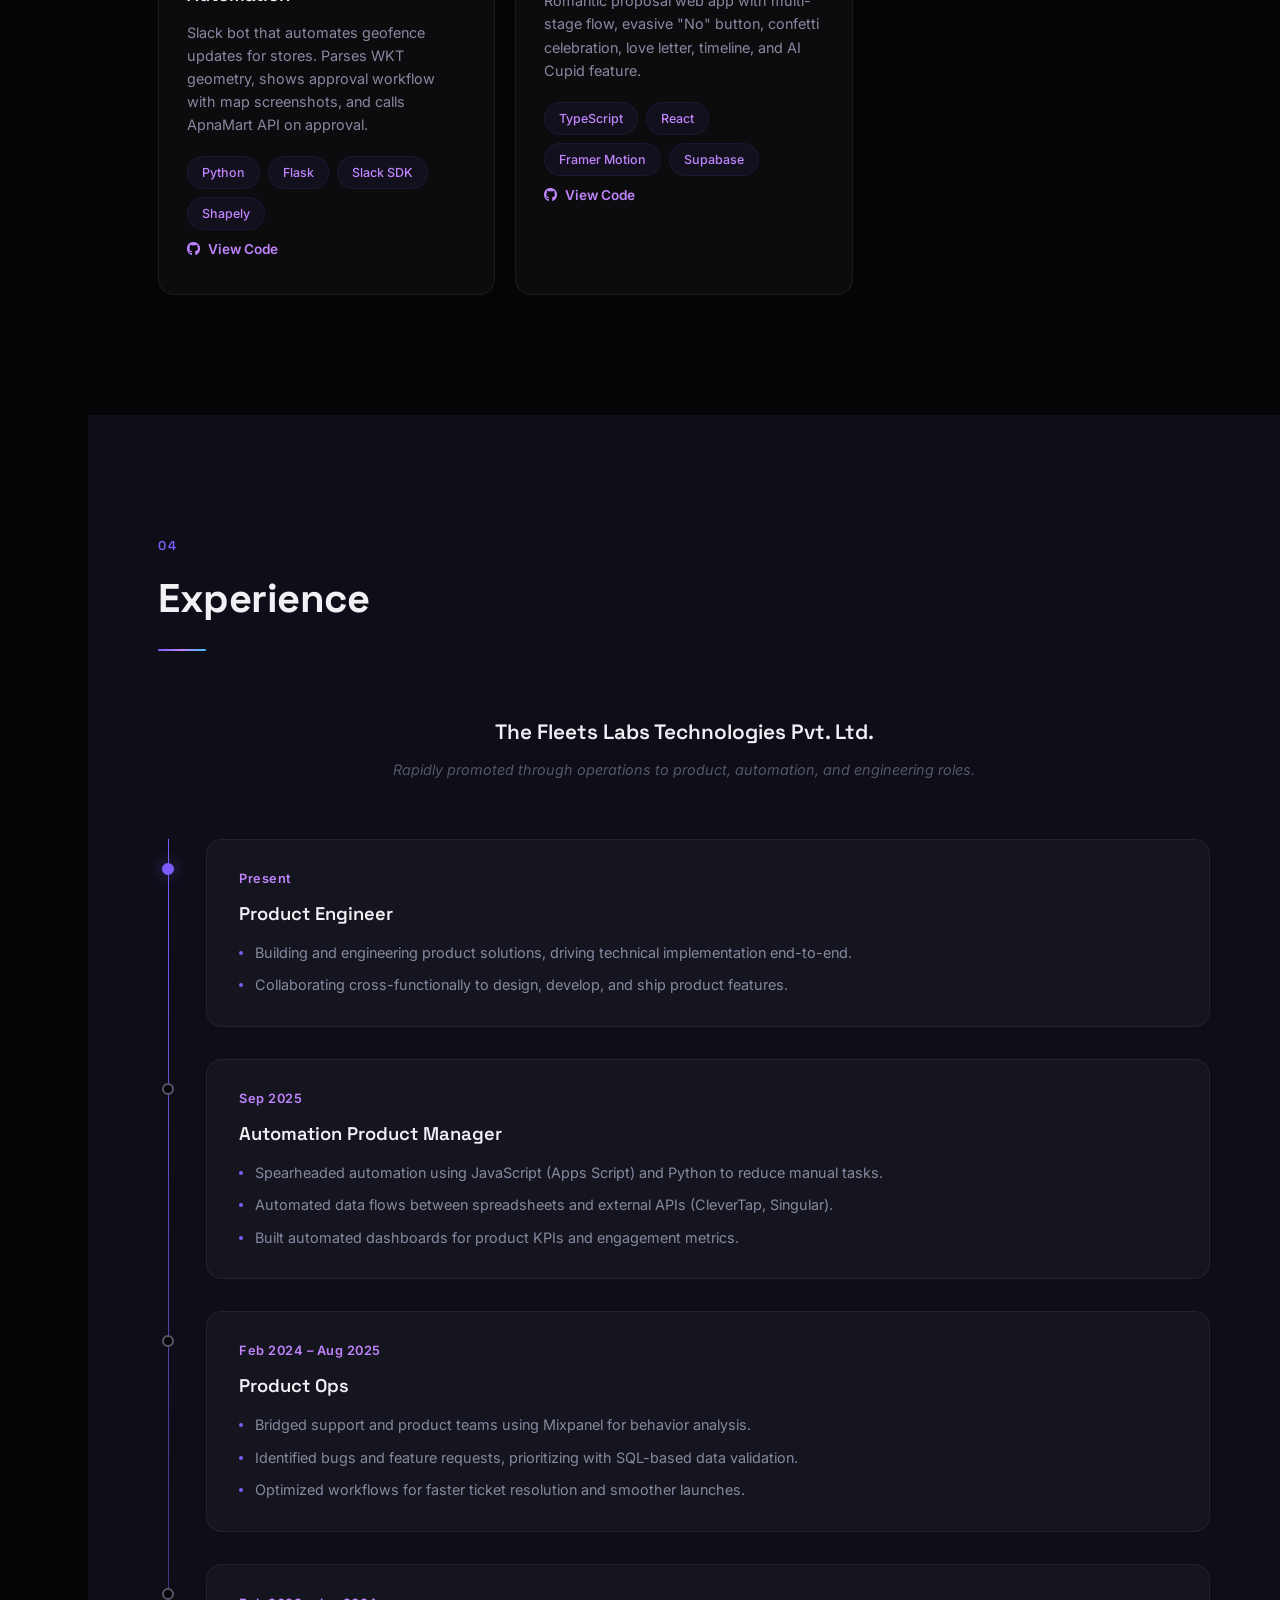
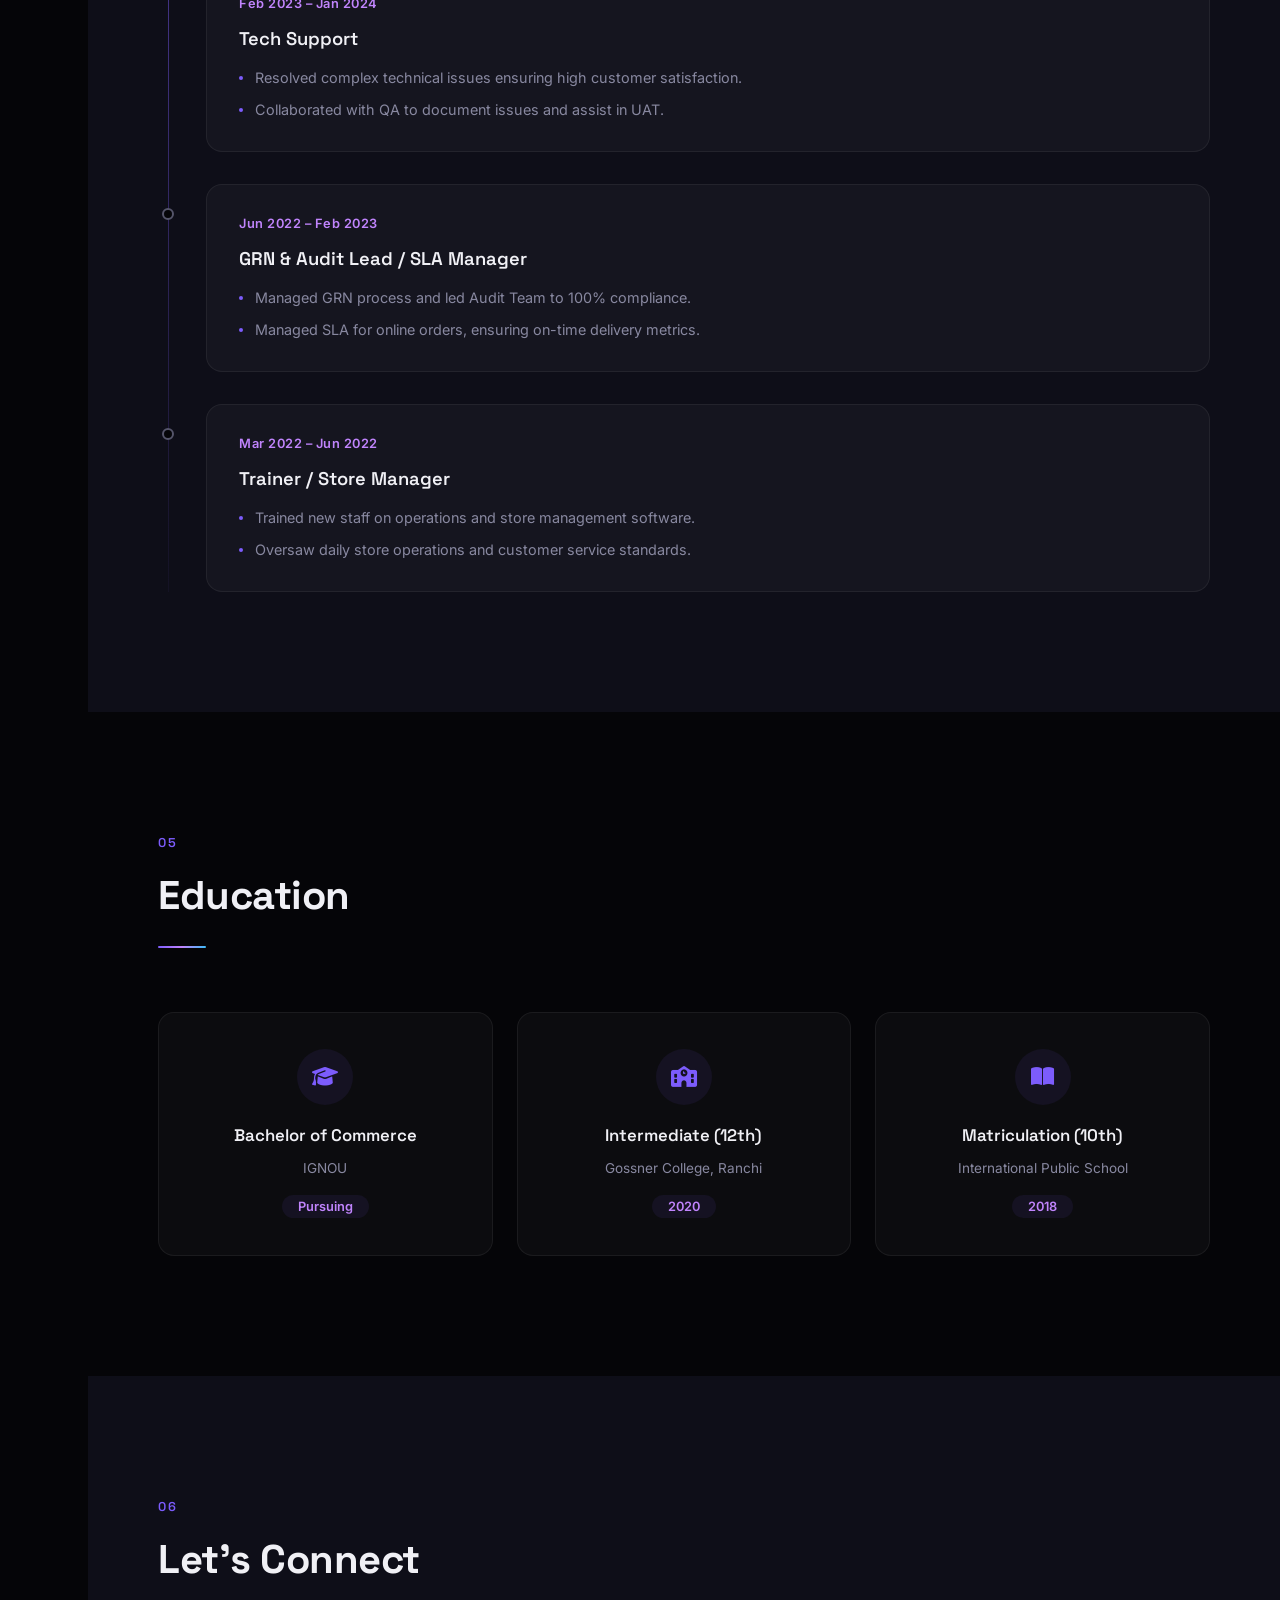
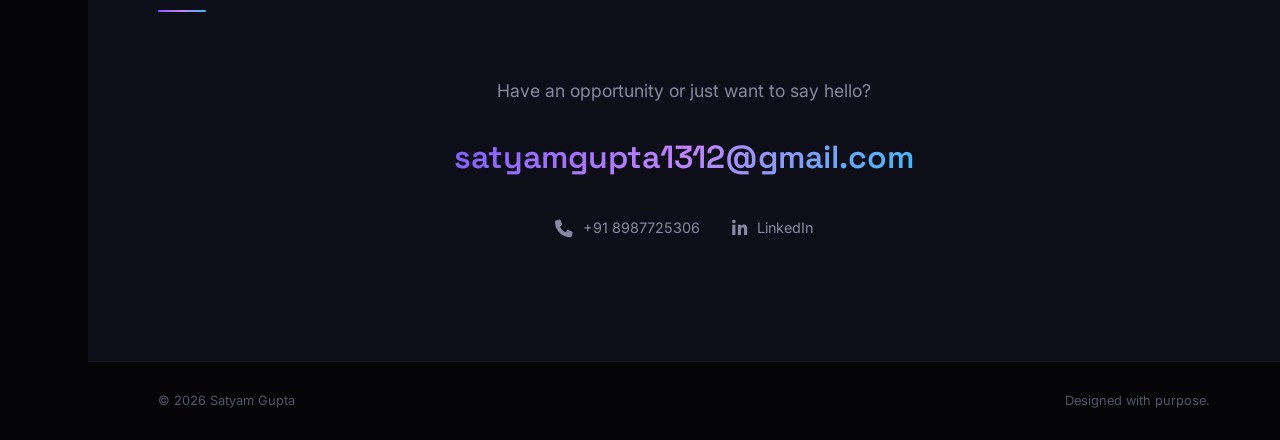
==== commit 3b0fabe2: "Update Price Benchmark to SAM — Anakin replacement saving ₹36L/year Co-Authored-By: Claude Opus 4.6 " ====
--- a/index.html
+++ b/index.html
@@ -327,15 +327,17 @@
                 </div>
                 <div class="project-card" data-tilt>
                     <div class="project-glow"></div>
-                    <div class="project-badge">Scraping / Data</div>
+                    <div class="project-badge">Apna Mart — Saving ₹36L/year</div>
                     <div class="project-icon-wrap"><i class="fas fa-tags"></i></div>
-                    <h3>Price Benchmark</h3>
-                    <p>Quick commerce price comparison across Blinkit, Zepto, Swiggy Instamart, JioMart & Flipkart Minutes. Scrapes 1000s of products concurrently with CSV export.</p>
+                    <h3>SAM — Price Benchmark (Anakin Replacement)</h3>
+                    <p>Built to <strong>replace Anakin</strong>, a ₹3 lakh/month third-party competitor pricing service. Scrapes live prices from <strong>5 quick-commerce platforms</strong> (Blinkit, Zepto, Swiggy Instamart, JioMart, Flipkart Minutes) and compares against Apna Mart's 3,600+ SKUs. Features a <strong>4-stage matching pipeline</strong> — PDP direct scraping, brand-first cascade, type/MRP cascade, and manual review queue. Multi-city orchestration across 4 cities, API interception engine, styled Excel exports, and real-time SSE progress.</p>
                     <div class="project-tags">
                         <span>Python</span>
                         <span>FastAPI</span>
                         <span>Playwright</span>
                         <span>React</span>
+                        <span>SSE</span>
+                        <span>openpyxl</span>
                     </div>
                     <a href="https://github.com/satyamgupta546/Price-benchmark" target="_blank" class="project-link"><i class="fab fa-github"></i> View Code</a>
                 </div>
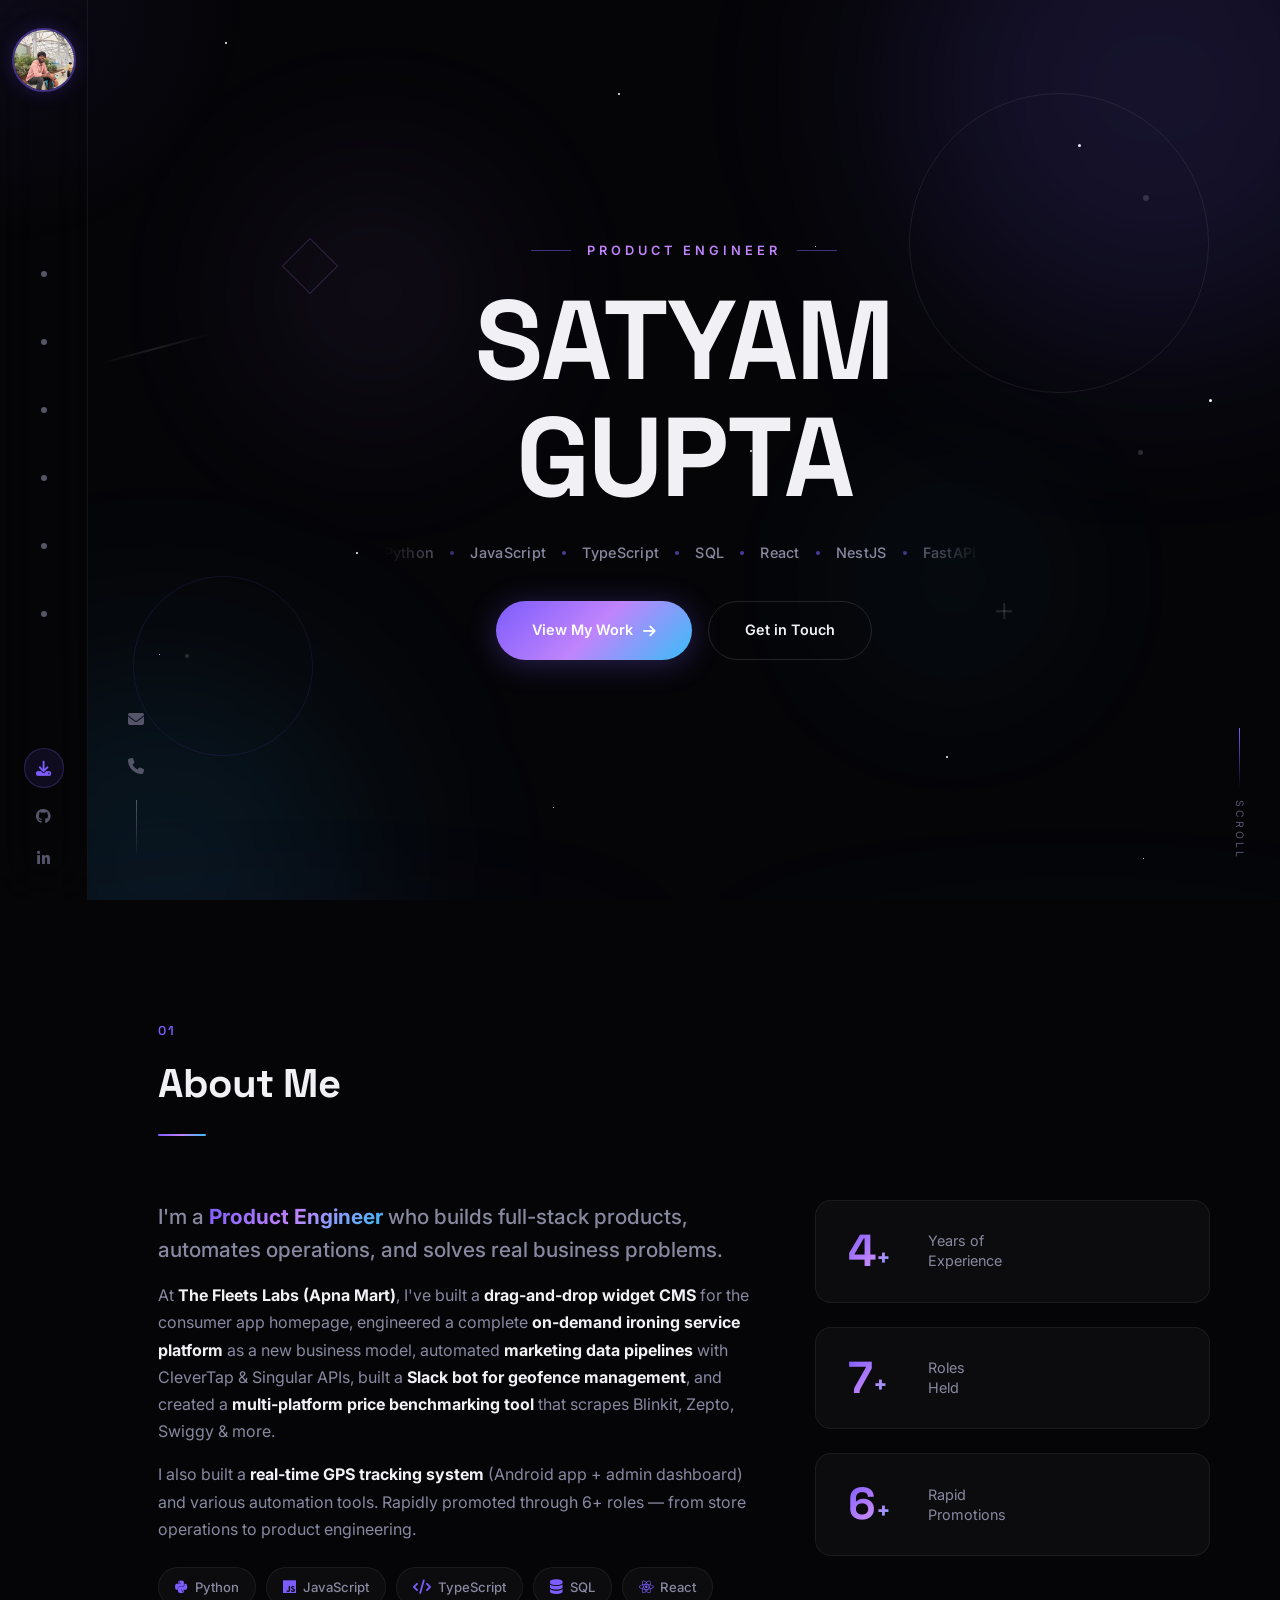
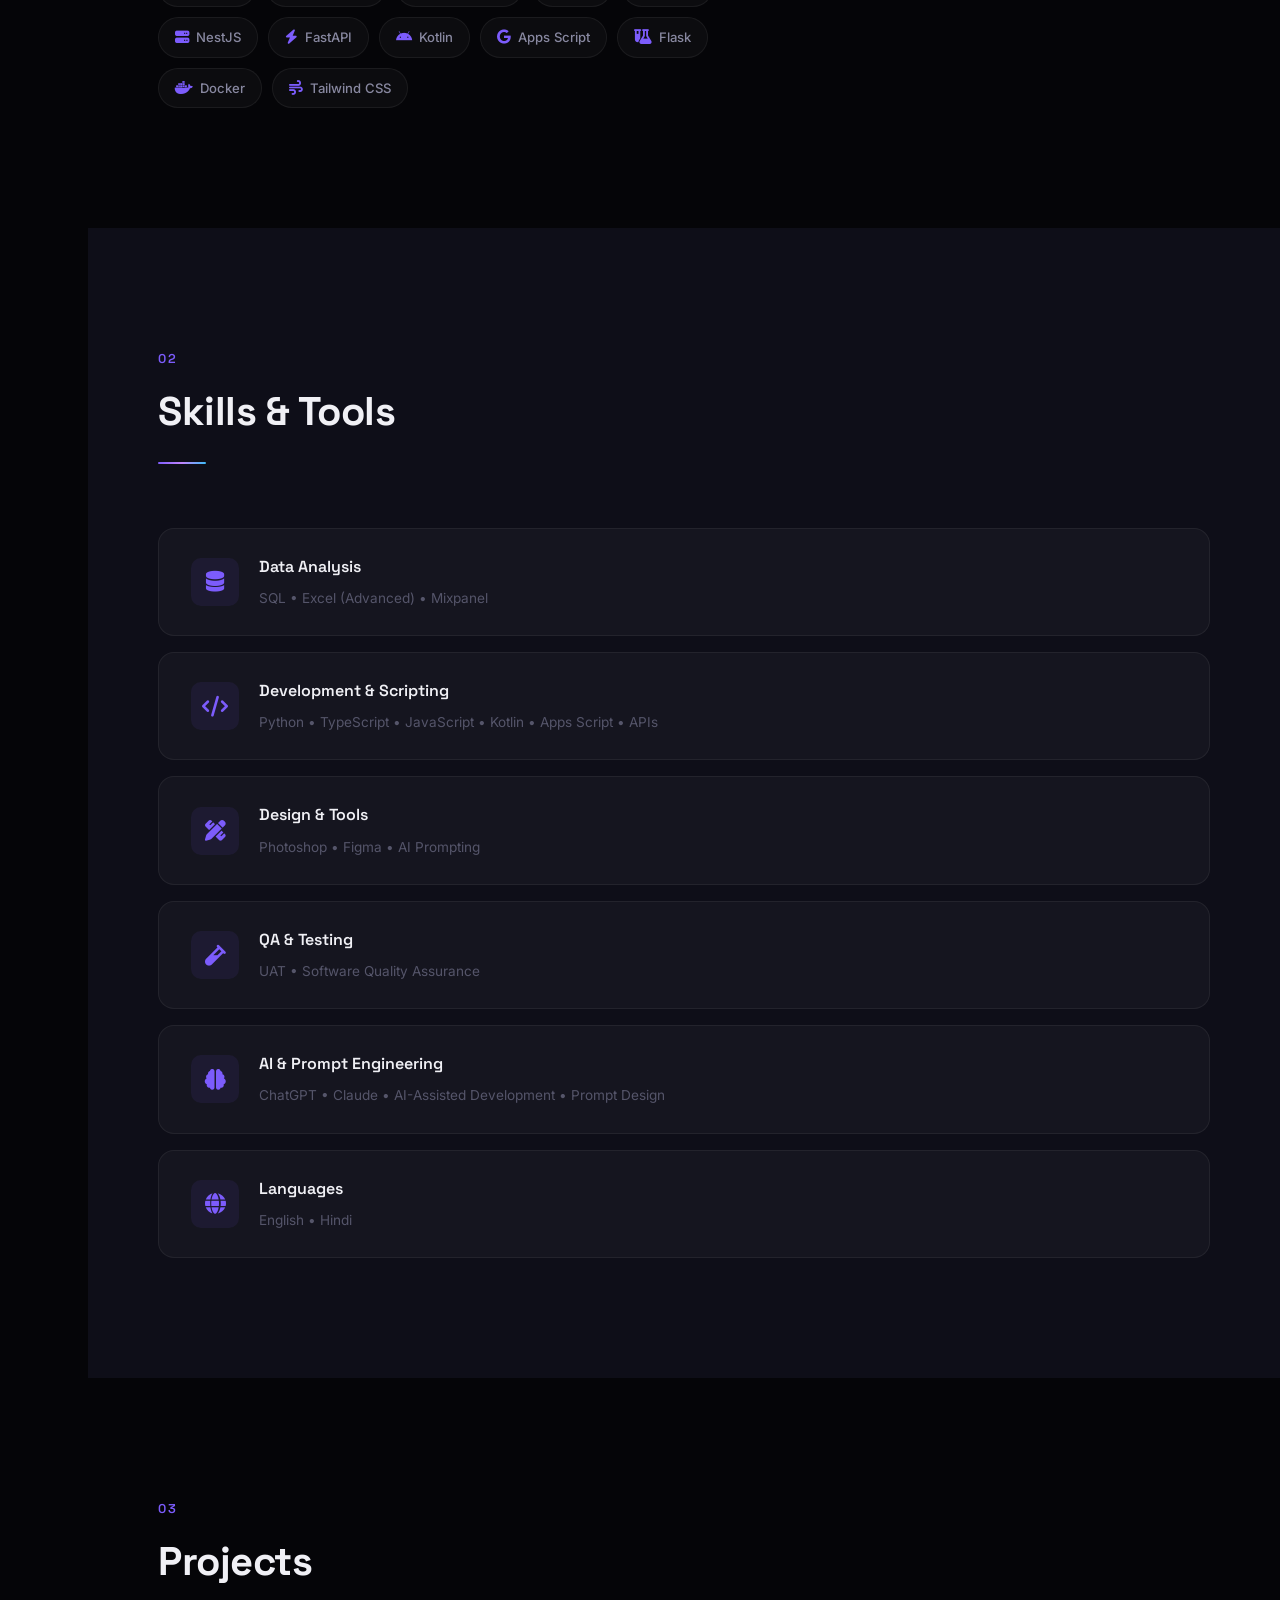
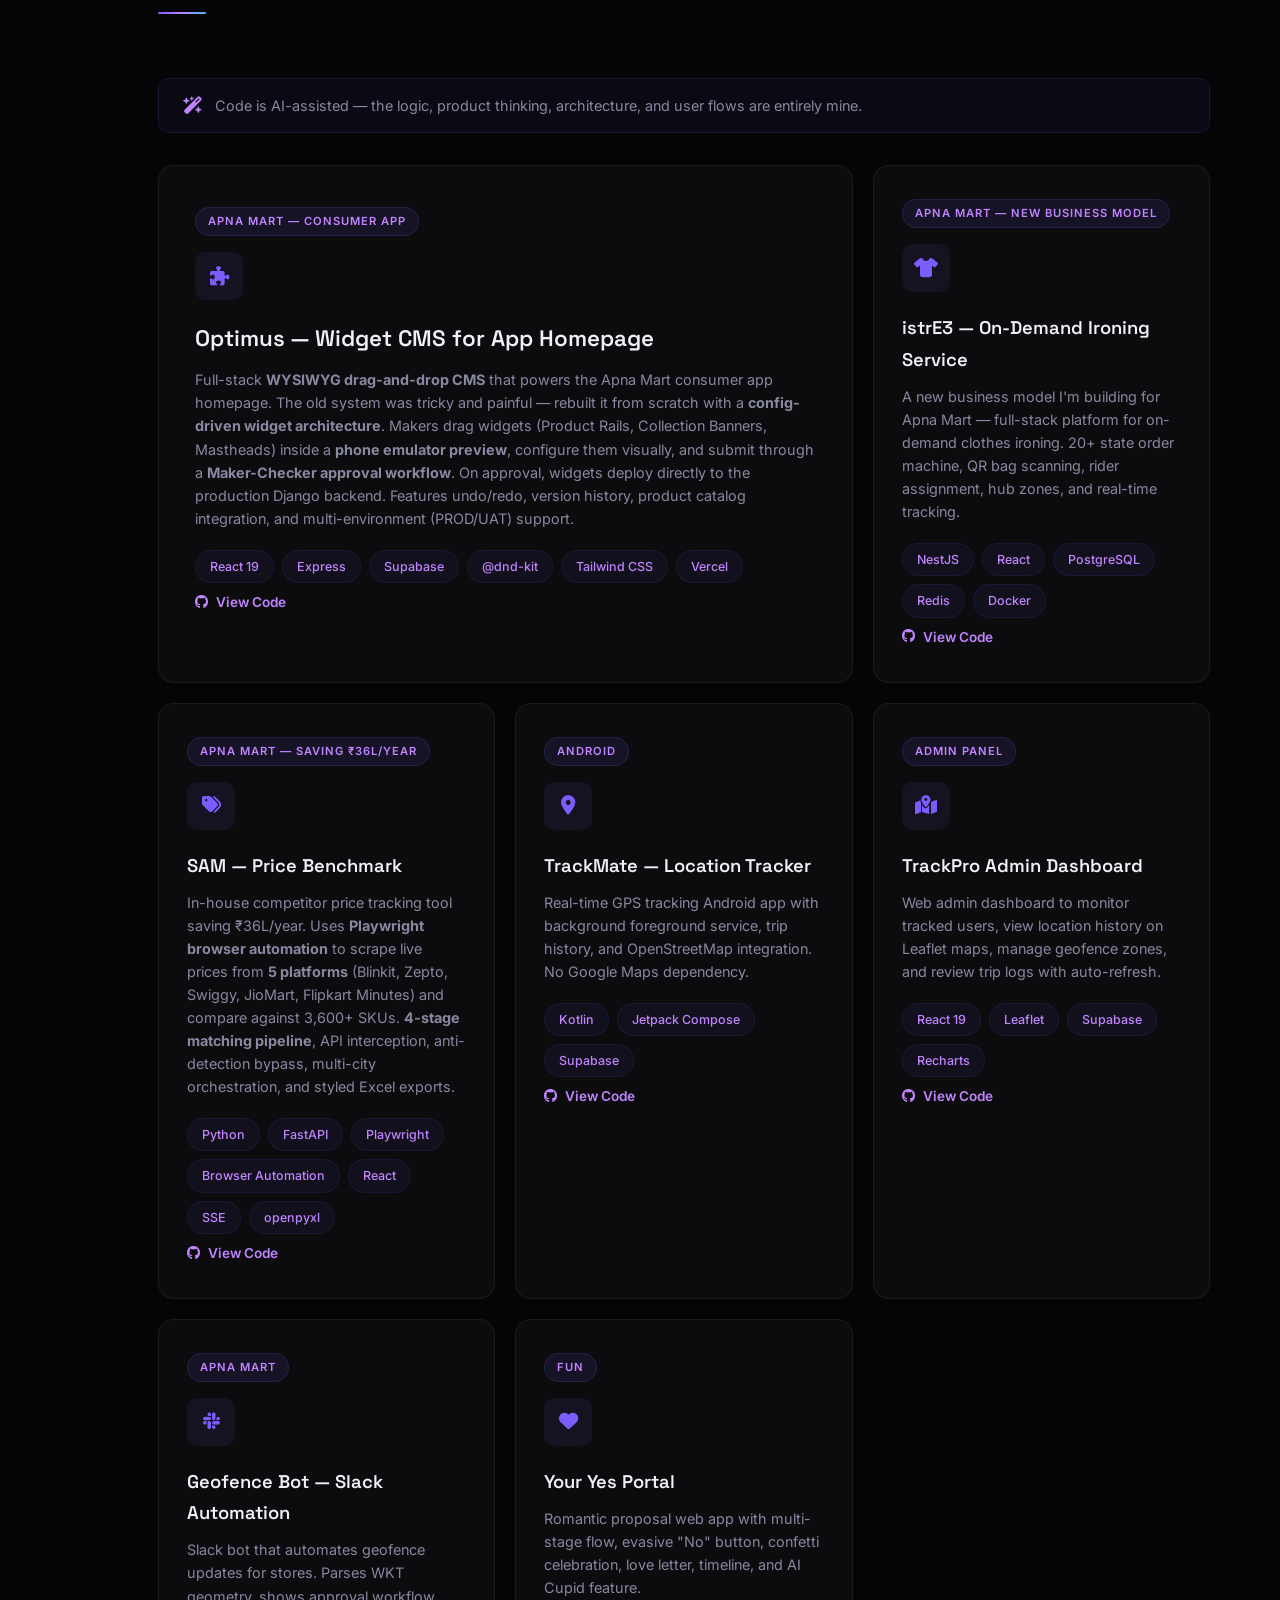
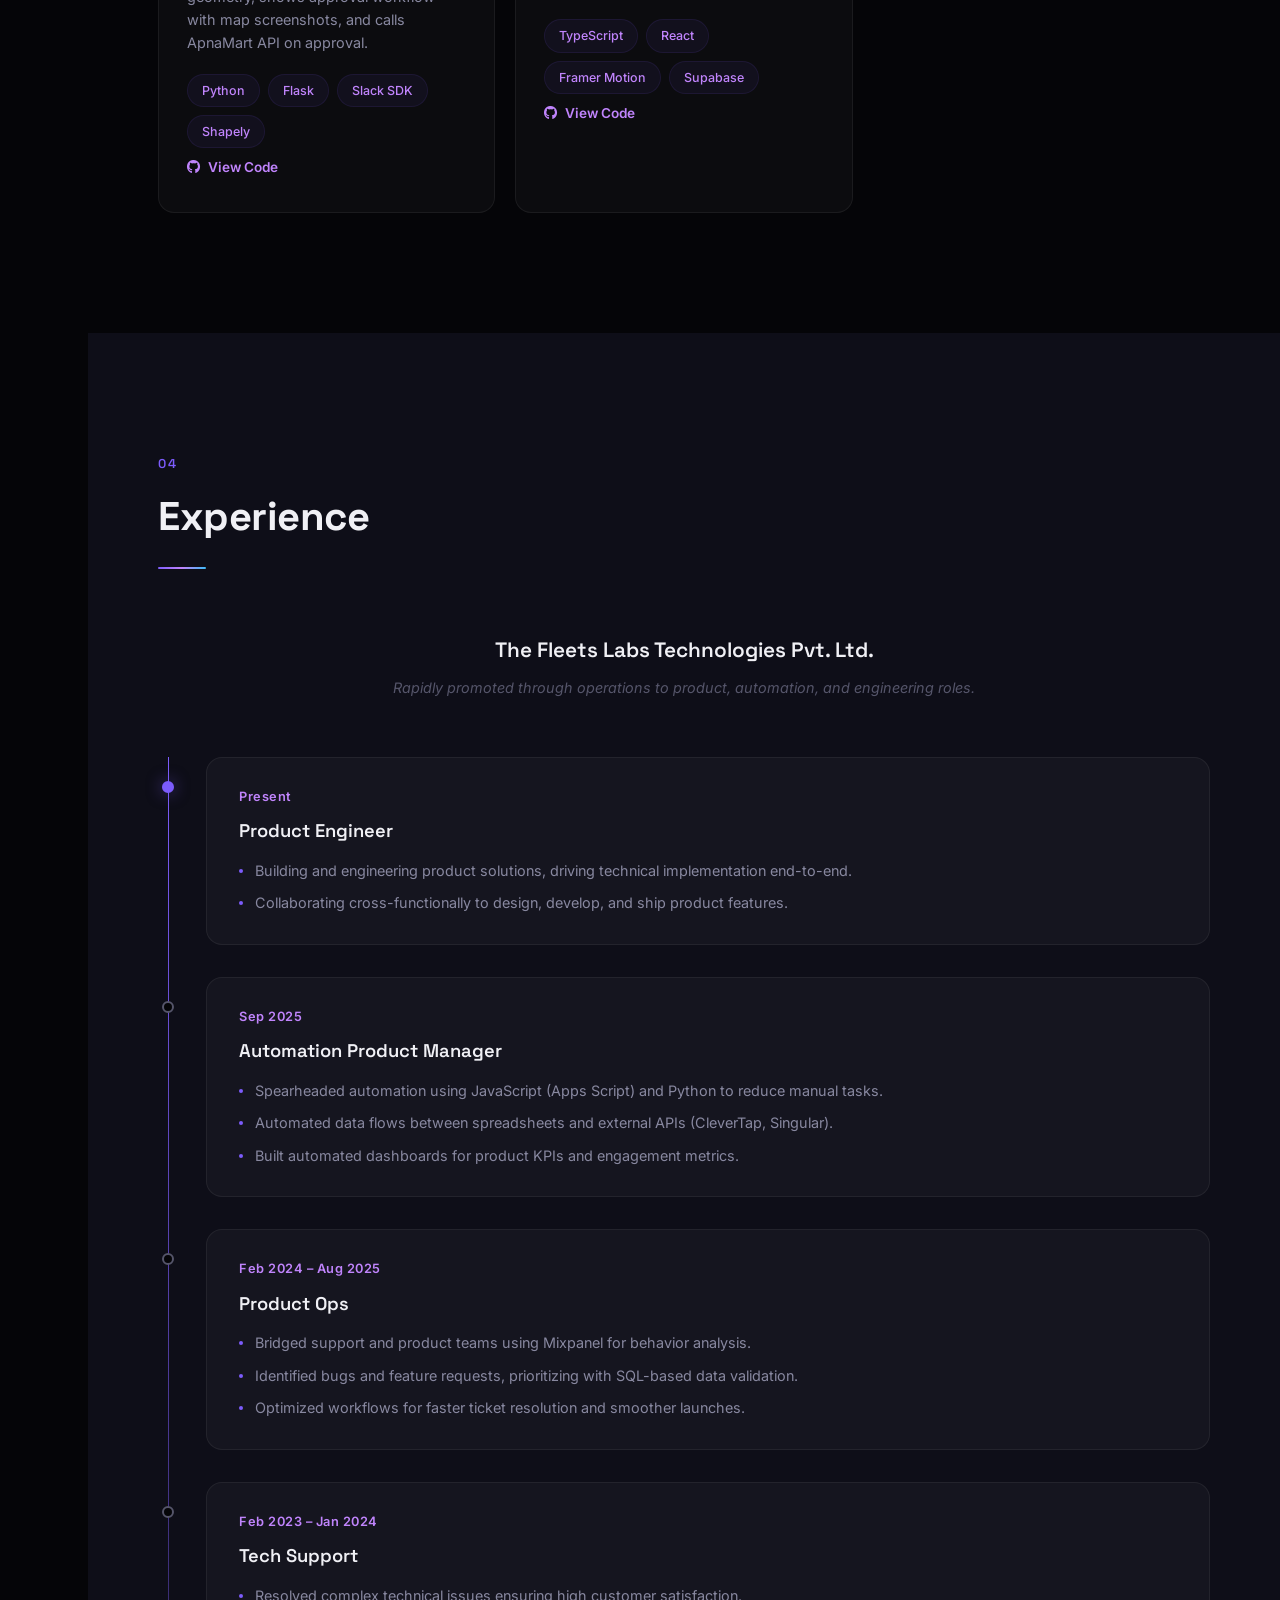
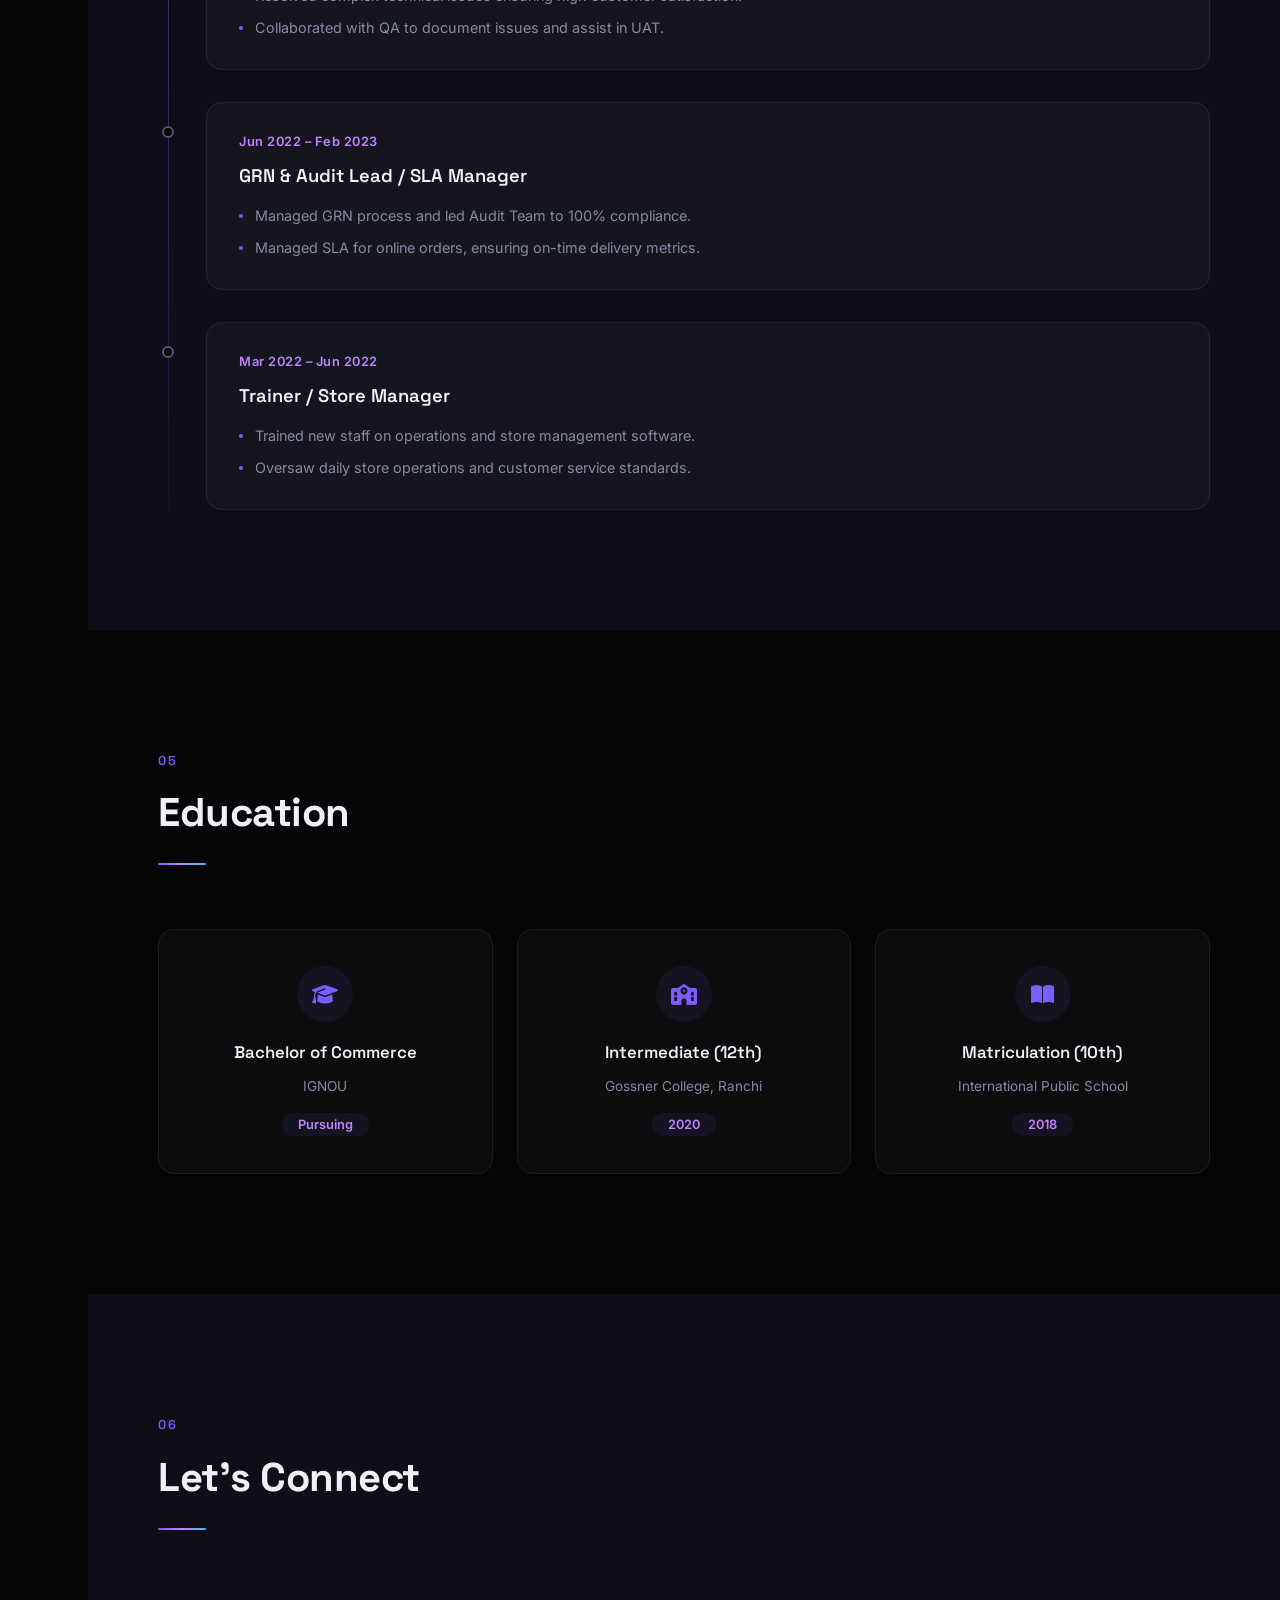
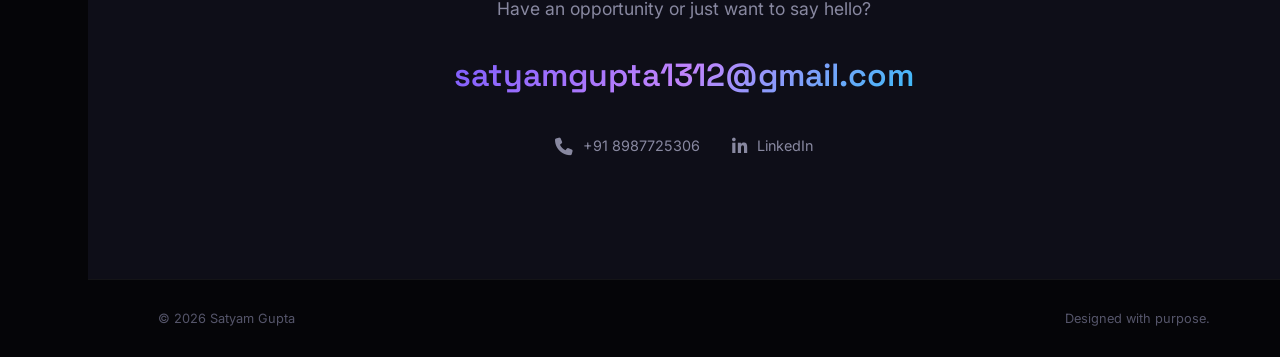
==== commit b5b82c7a: "Update Price Benchmark description, remove Anakin reference, compact card design Co-Authored-By: Cla" ====
--- a/index.html
+++ b/index.html
@@ -329,12 +329,13 @@
                     <div class="project-glow"></div>
                     <div class="project-badge">Apna Mart — Saving ₹36L/year</div>
                     <div class="project-icon-wrap"><i class="fas fa-tags"></i></div>
-                    <h3>SAM — Price Benchmark (Anakin Replacement)</h3>
-                    <p>Built to <strong>replace Anakin</strong>, a ₹3 lakh/month third-party competitor pricing service. Scrapes live prices from <strong>5 quick-commerce platforms</strong> (Blinkit, Zepto, Swiggy Instamart, JioMart, Flipkart Minutes) and compares against Apna Mart's 3,600+ SKUs. Features a <strong>4-stage matching pipeline</strong> — PDP direct scraping, brand-first cascade, type/MRP cascade, and manual review queue. Multi-city orchestration across 4 cities, API interception engine, styled Excel exports, and real-time SSE progress.</p>
+                    <h3>SAM — Price Benchmark</h3>
+                    <p>In-house competitor price tracking tool saving ₹36L/year. Uses <strong>Playwright browser automation</strong> to scrape live prices from <strong>5 platforms</strong> (Blinkit, Zepto, Swiggy, JioMart, Flipkart Minutes) and compare against 3,600+ SKUs. <strong>4-stage matching pipeline</strong>, API interception, anti-detection bypass, multi-city orchestration, and styled Excel exports.</p>
                     <div class="project-tags">
                         <span>Python</span>
                         <span>FastAPI</span>
                         <span>Playwright</span>
+                        <span>Browser Automation</span>
                         <span>React</span>
                         <span>SSE</span>
                         <span>openpyxl</span>
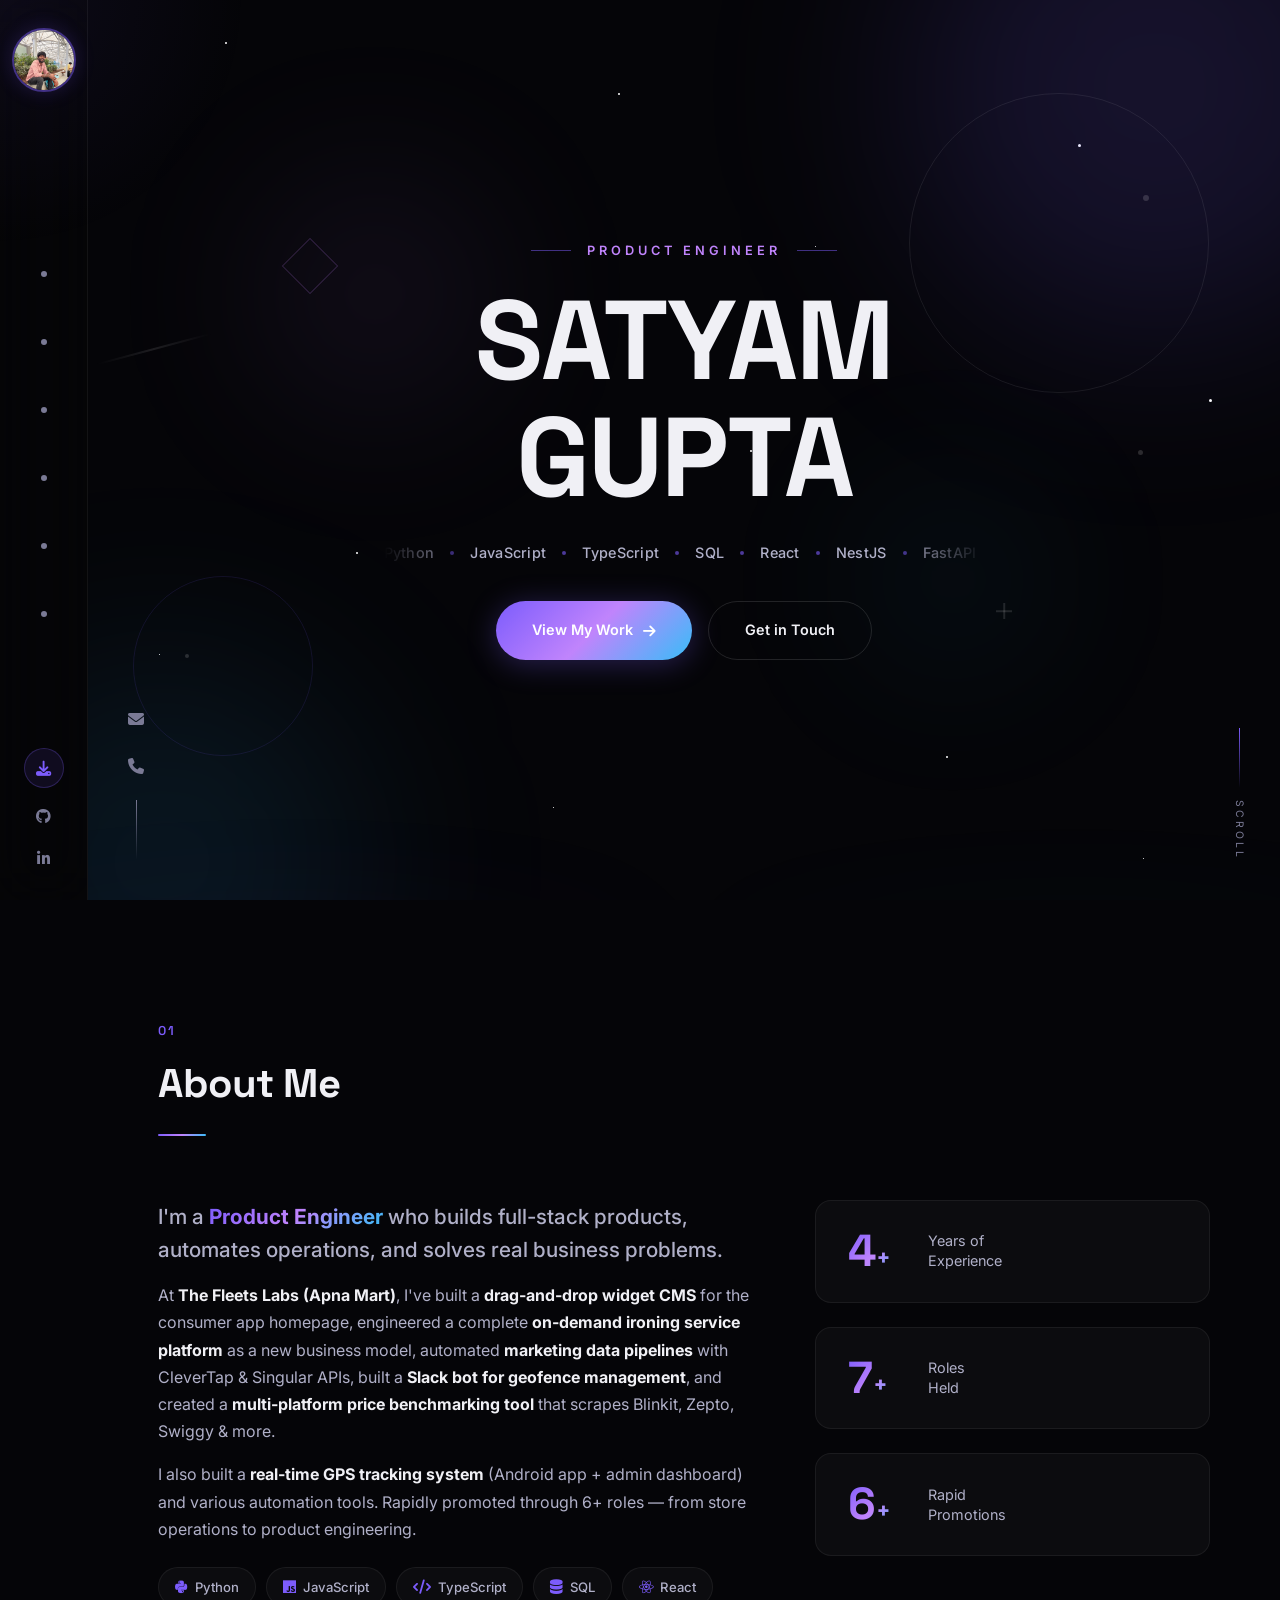
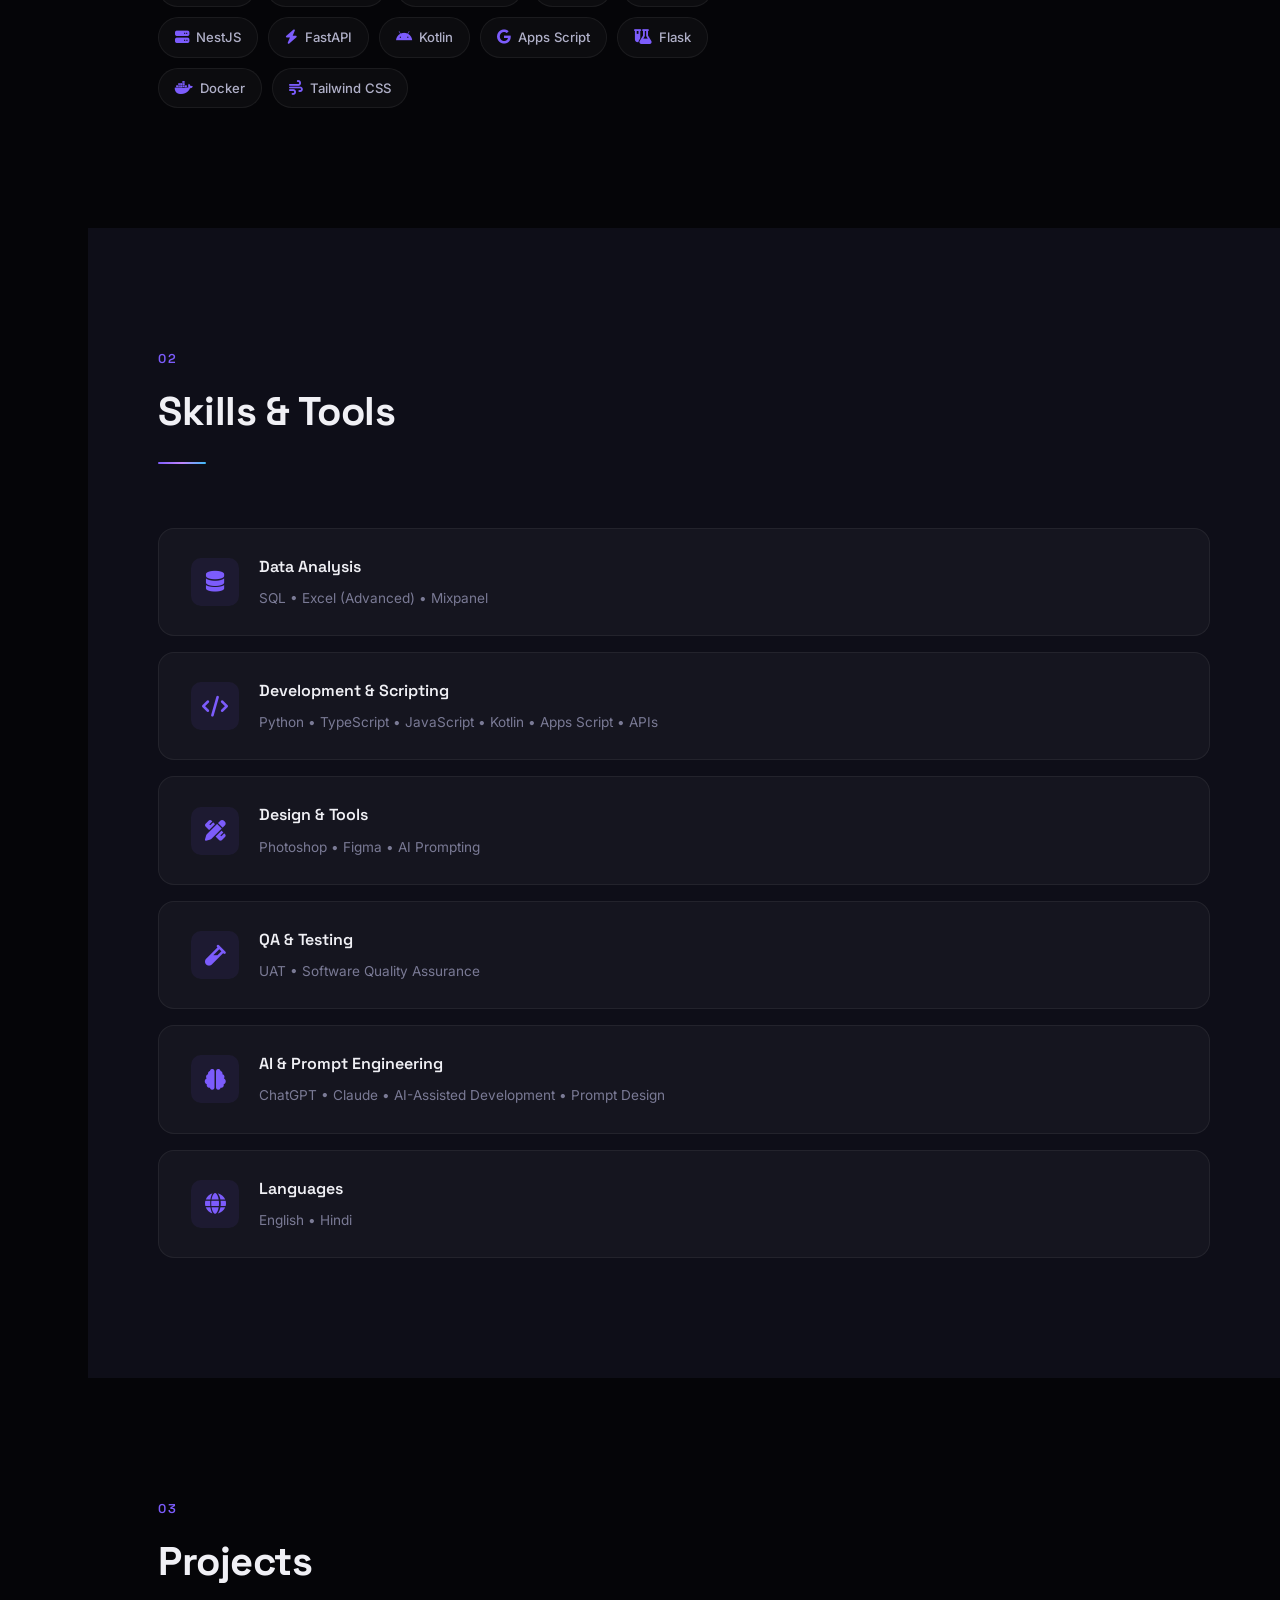
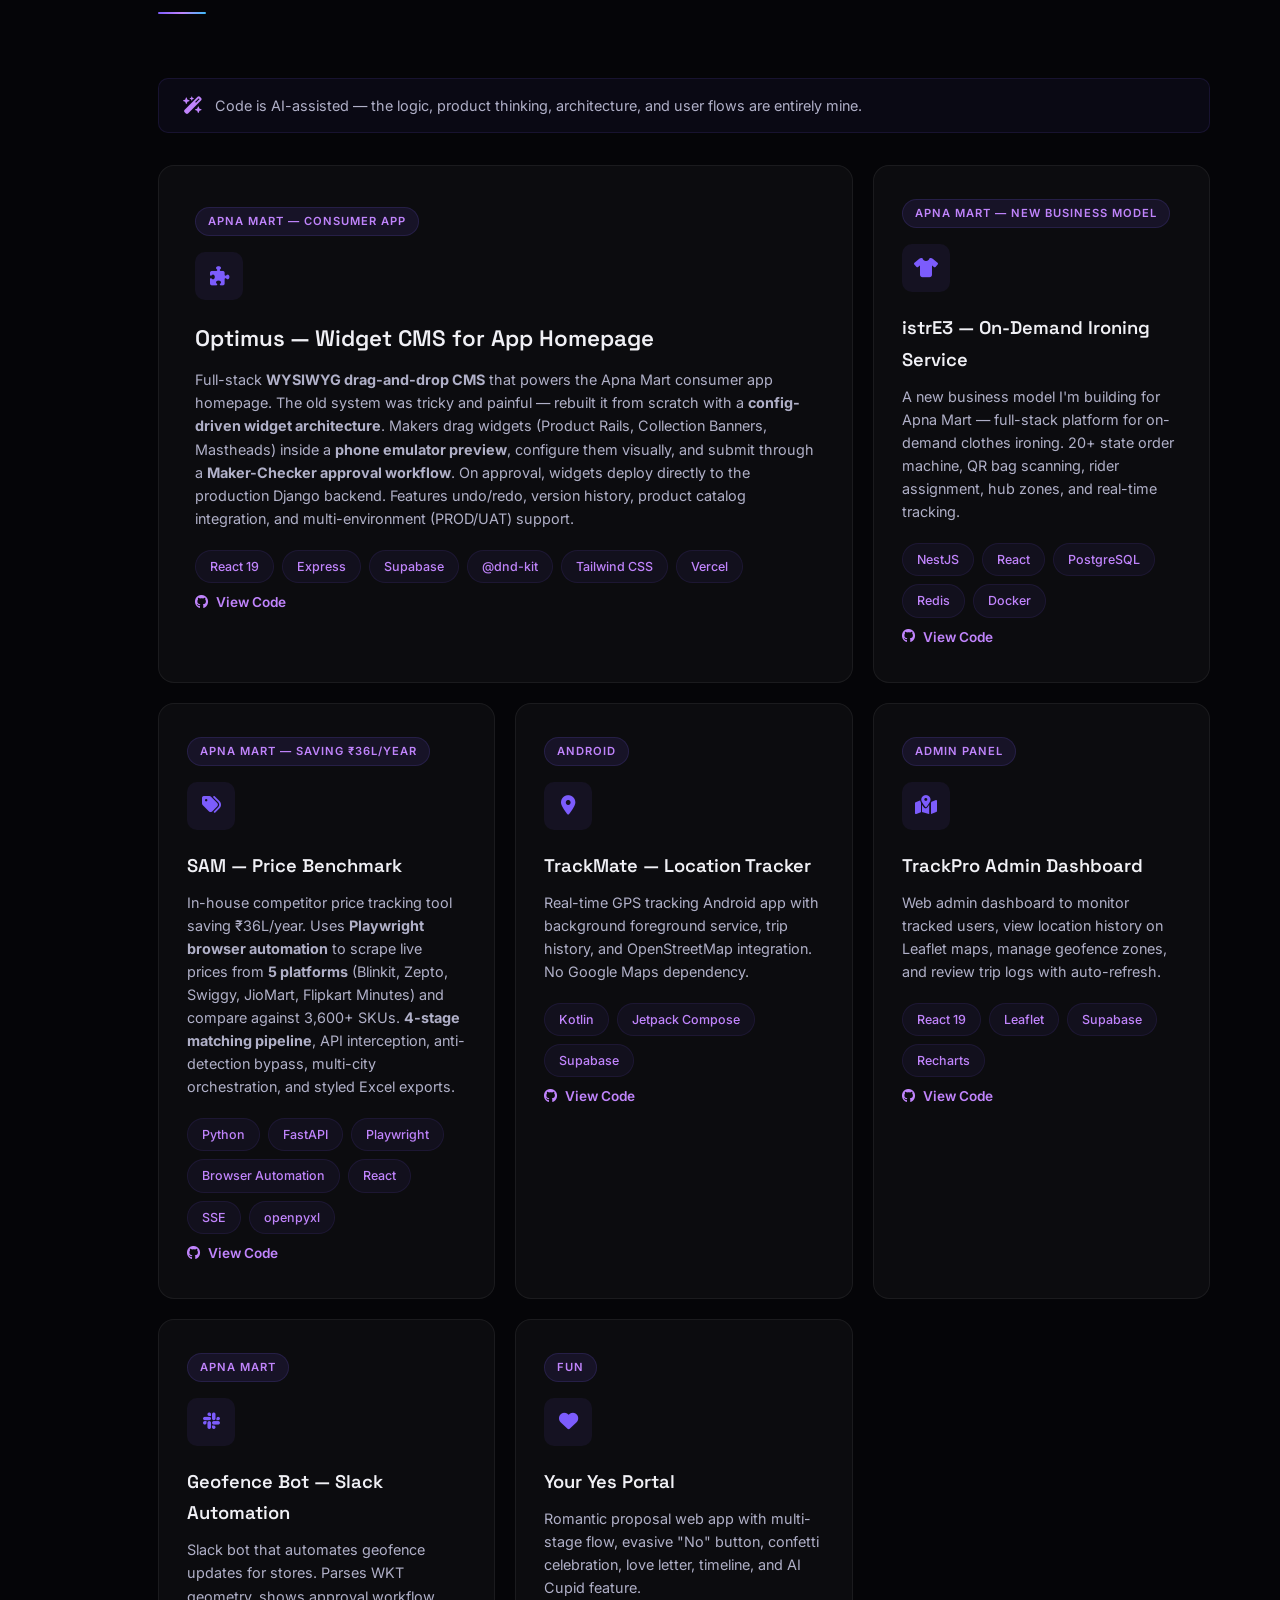
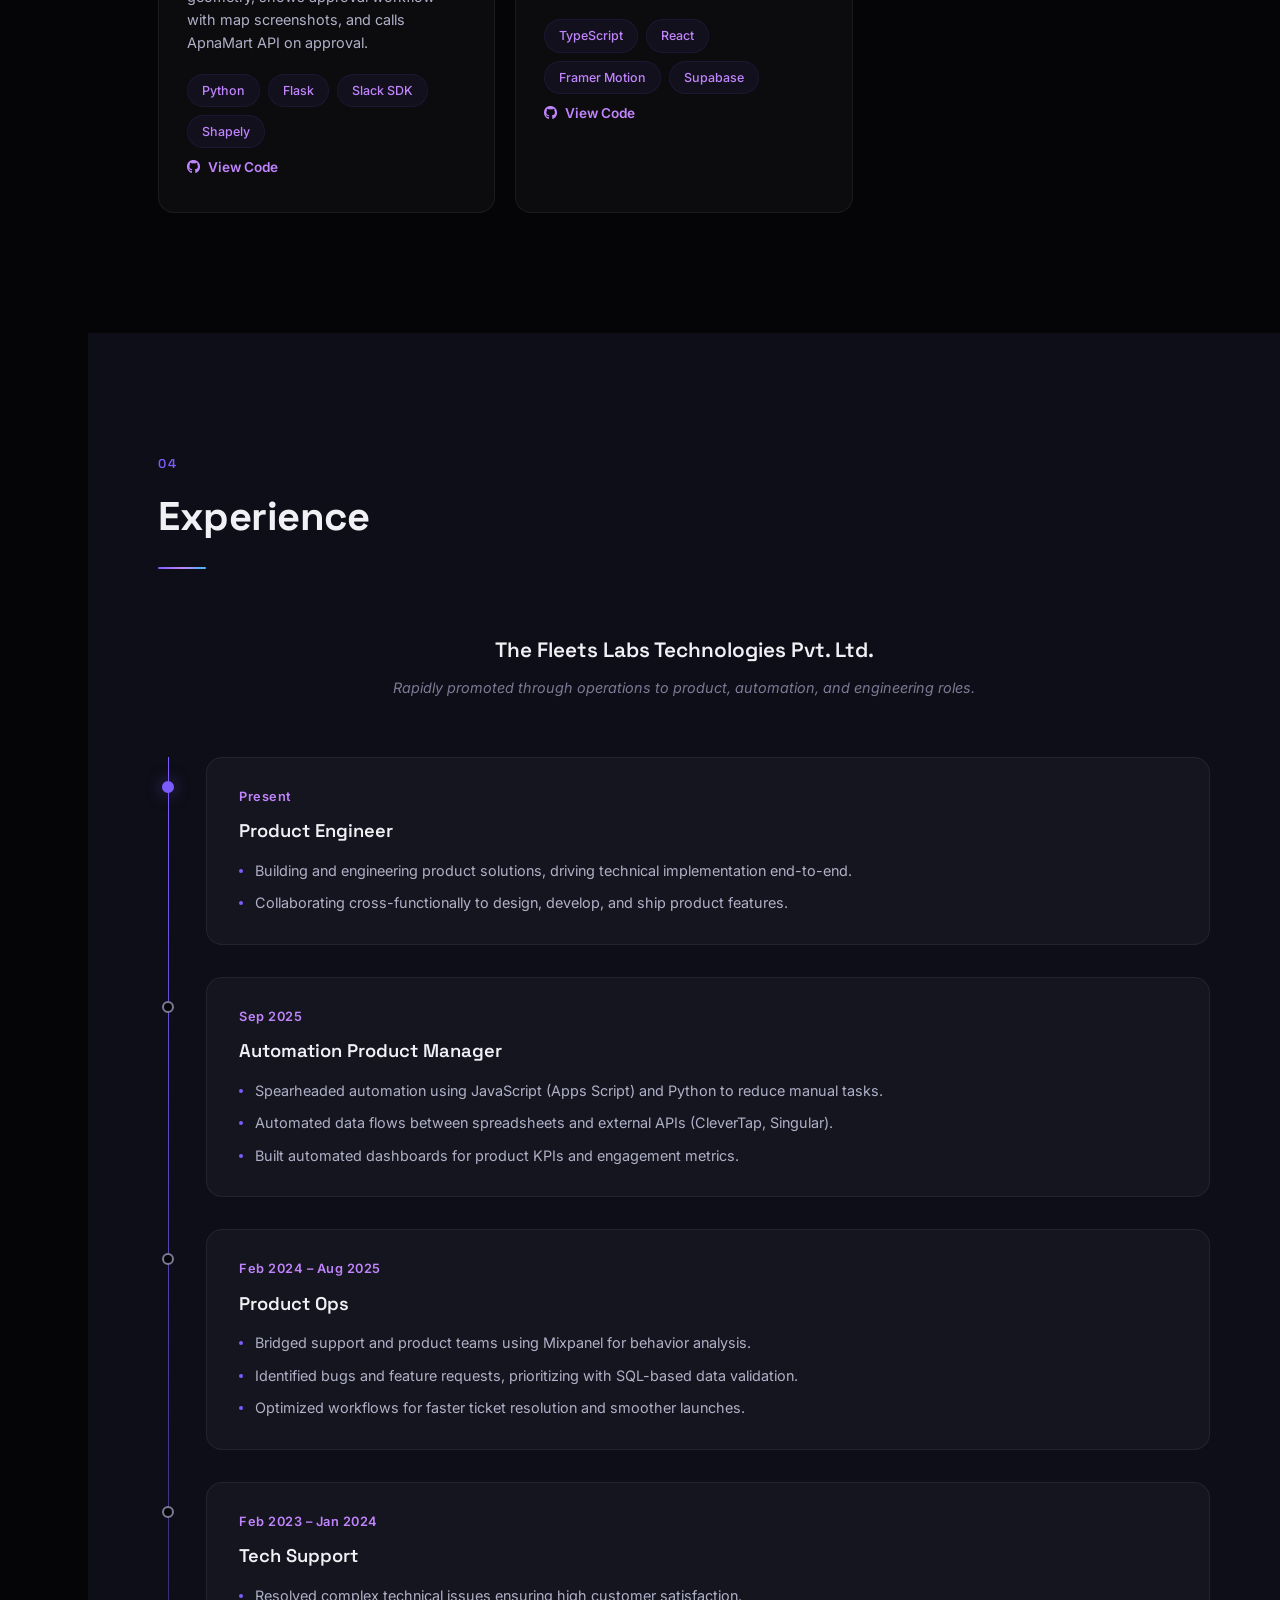
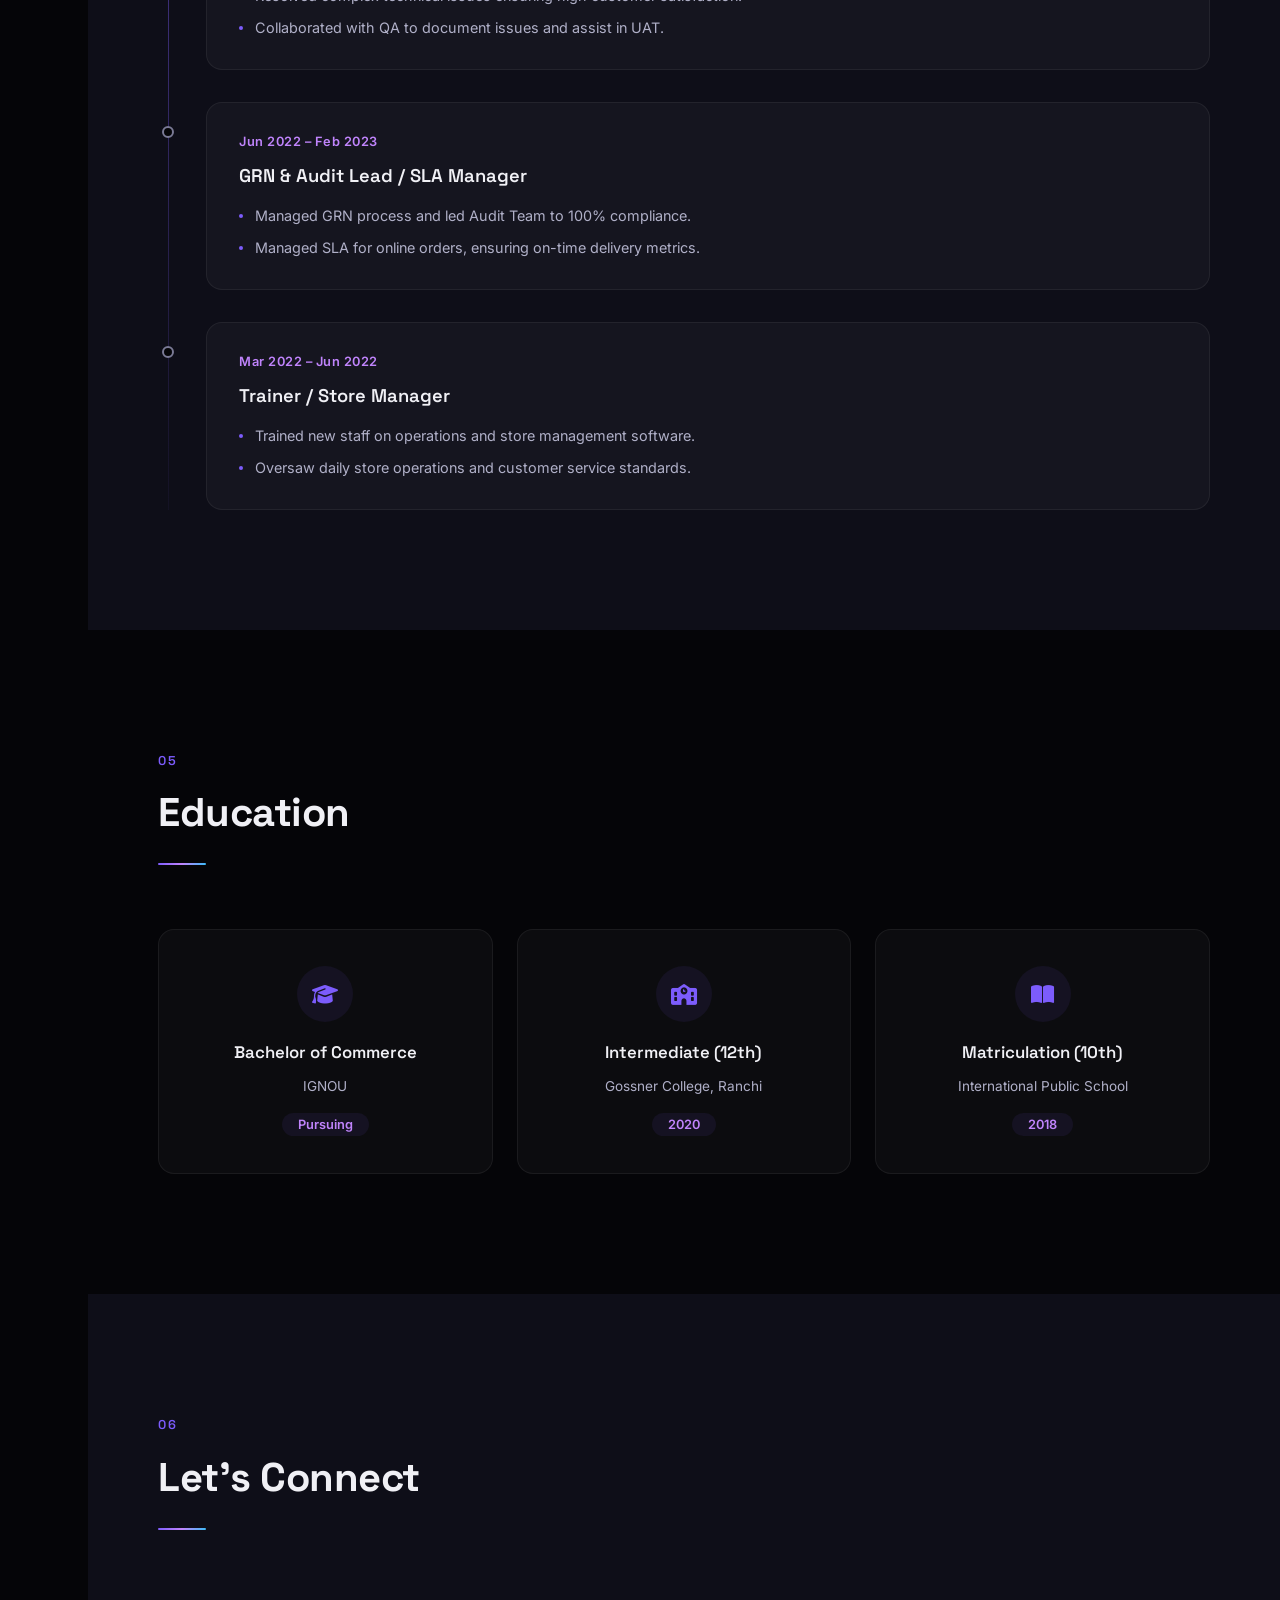
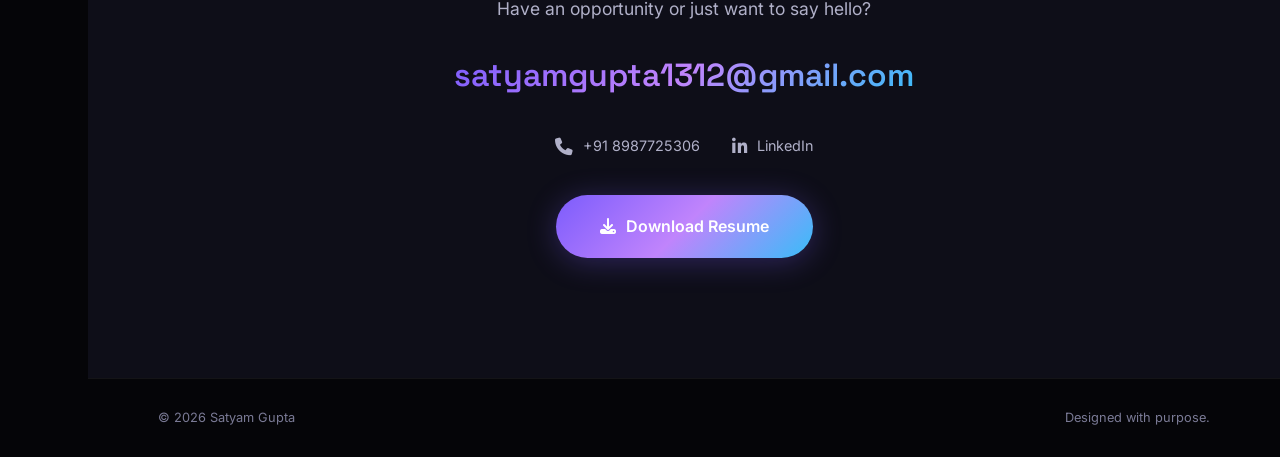
==== commit 3d4072fa: "Fix text visibility, add Resume download in contact, ATS-optimized CV with PM structure Co-Authored-" ====
--- a/index.html
+++ b/index.html
@@ -545,6 +545,10 @@
                         <span>LinkedIn</span>
                     </a>
                 </div>
+                <a href="#" id="downloadCVMain" class="btn btn-glow cv-download-btn">
+                    <i class="fas fa-download"></i>
+                    <span>Download Resume</span>
+                </a>
             </div>
         </div>
     </section>
--- a/style.css
+++ b/style.css
@@ -6,8 +6,8 @@
     --bg-card: rgba(255, 255, 255, 0.03);
     --bg-card-hover: rgba(255, 255, 255, 0.06);
     --text-primary: #f0f0f5;
-    --text-secondary: #8888a0;
-    --text-muted: #55556a;
+    --text-secondary: #b0b0c8;
+    --text-muted: #7a7a95;
     --accent: #7c5cfc;
     --accent-2: #c084fc;
     --accent-3: #38bdf8;
@@ -1424,6 +1424,12 @@
     font-size: 1.1rem;
 }
 
+.cv-download-btn {
+    margin-top: 36px;
+    font-size: 1rem;
+    padding: 18px 44px;
+}
+
 /* ===== Footer ===== */
 .footer {
     padding: 28px 0;
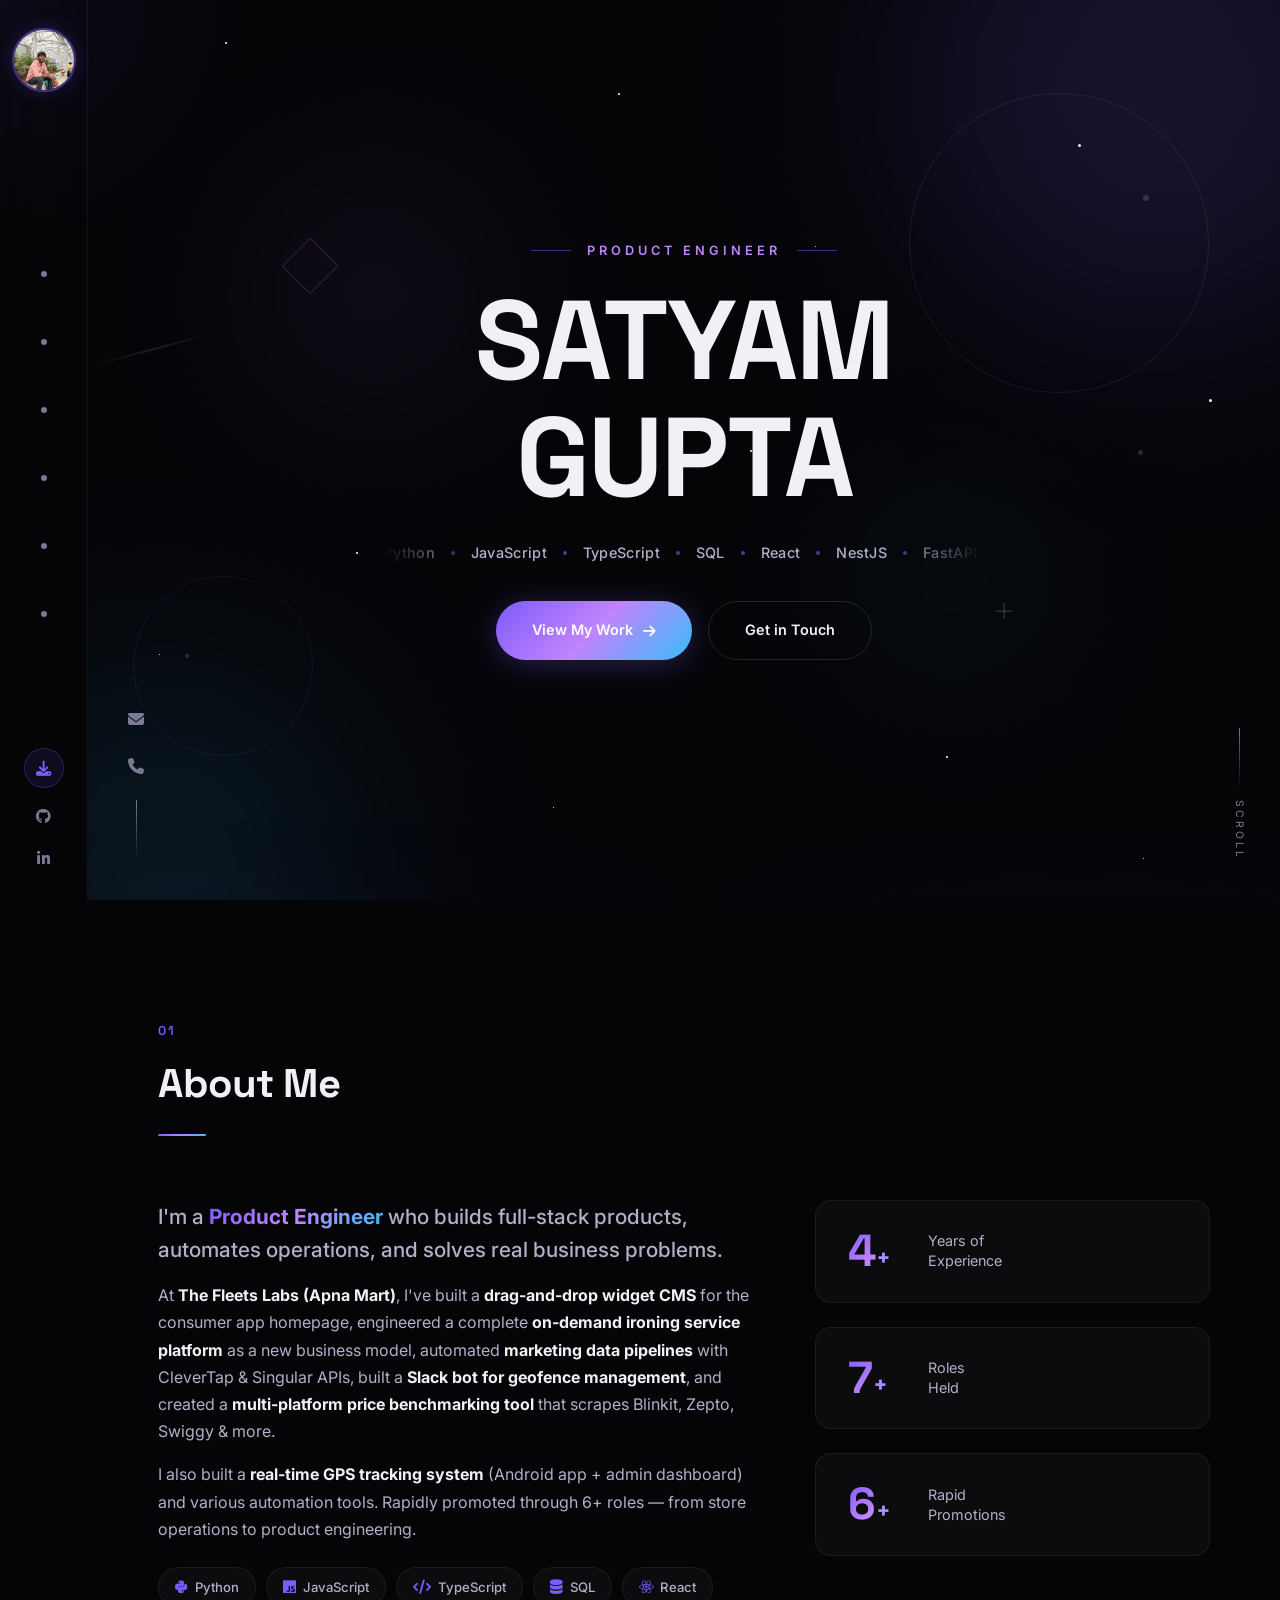
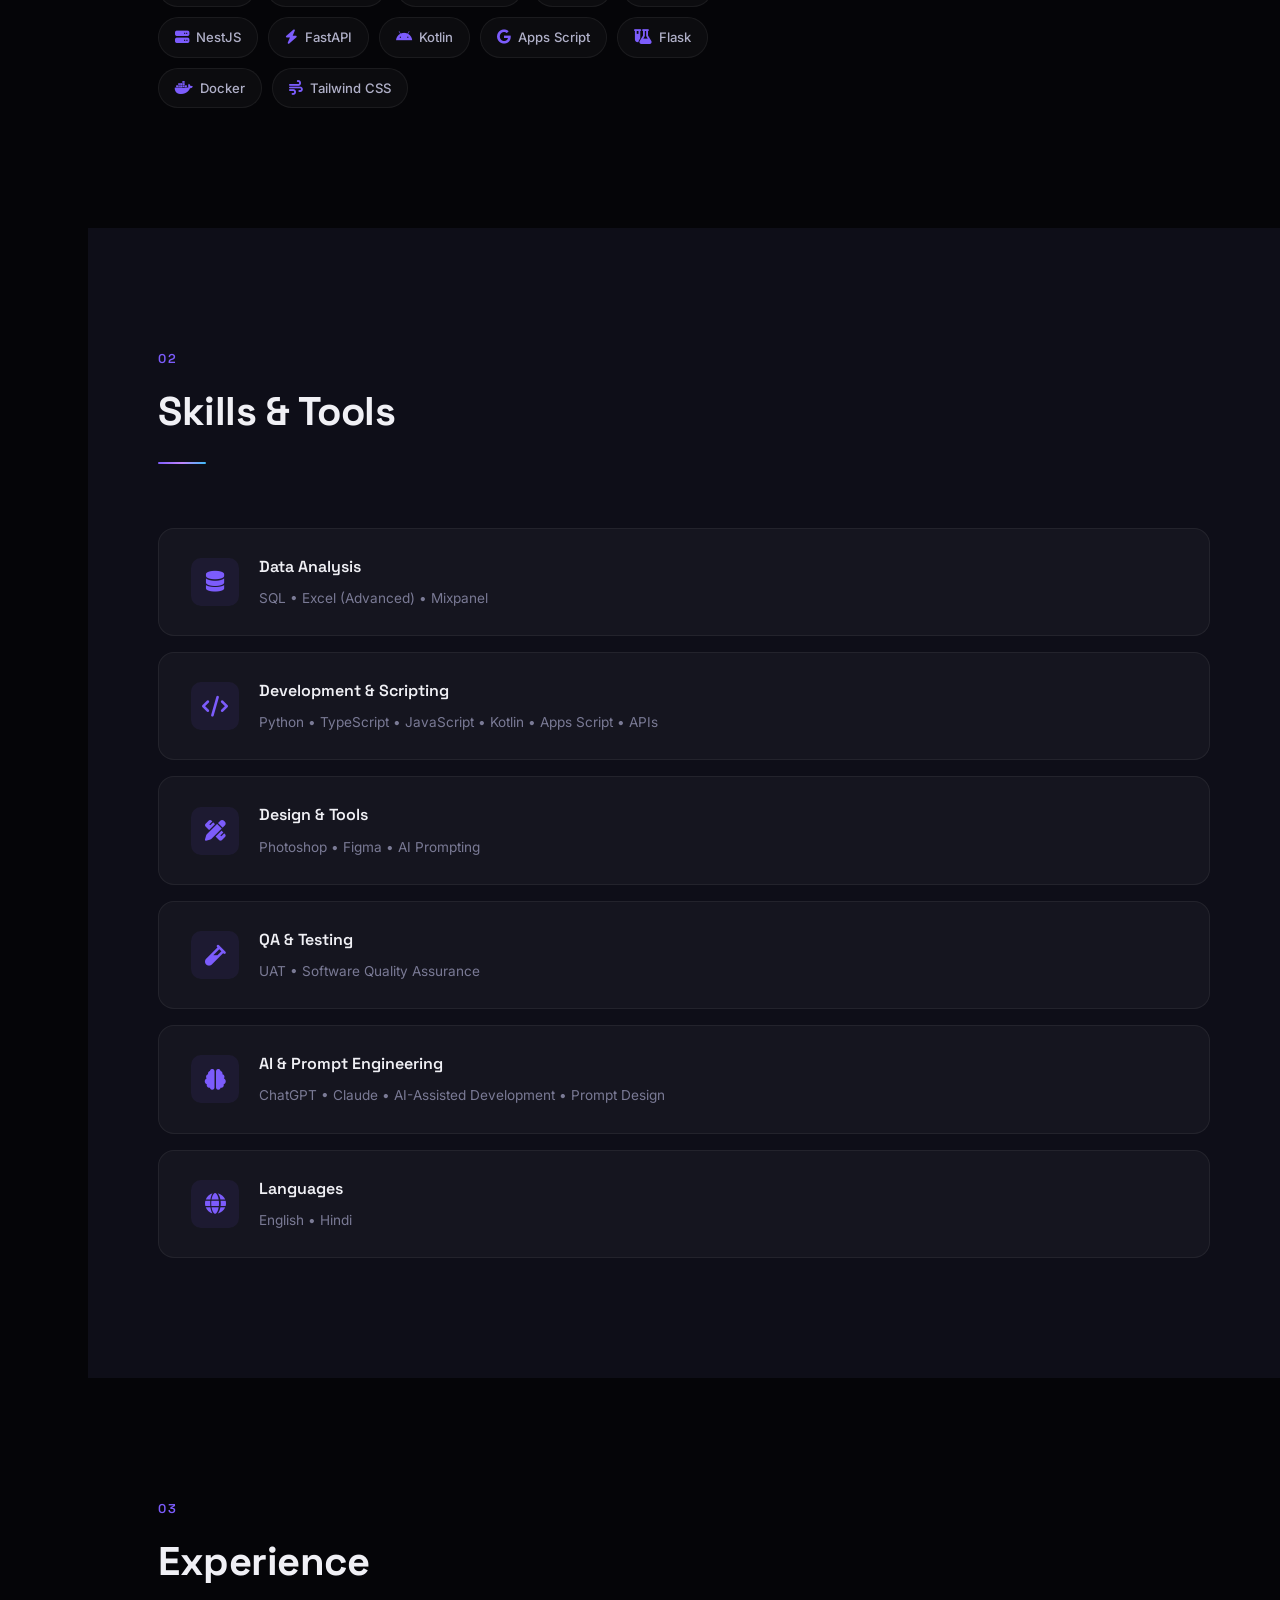
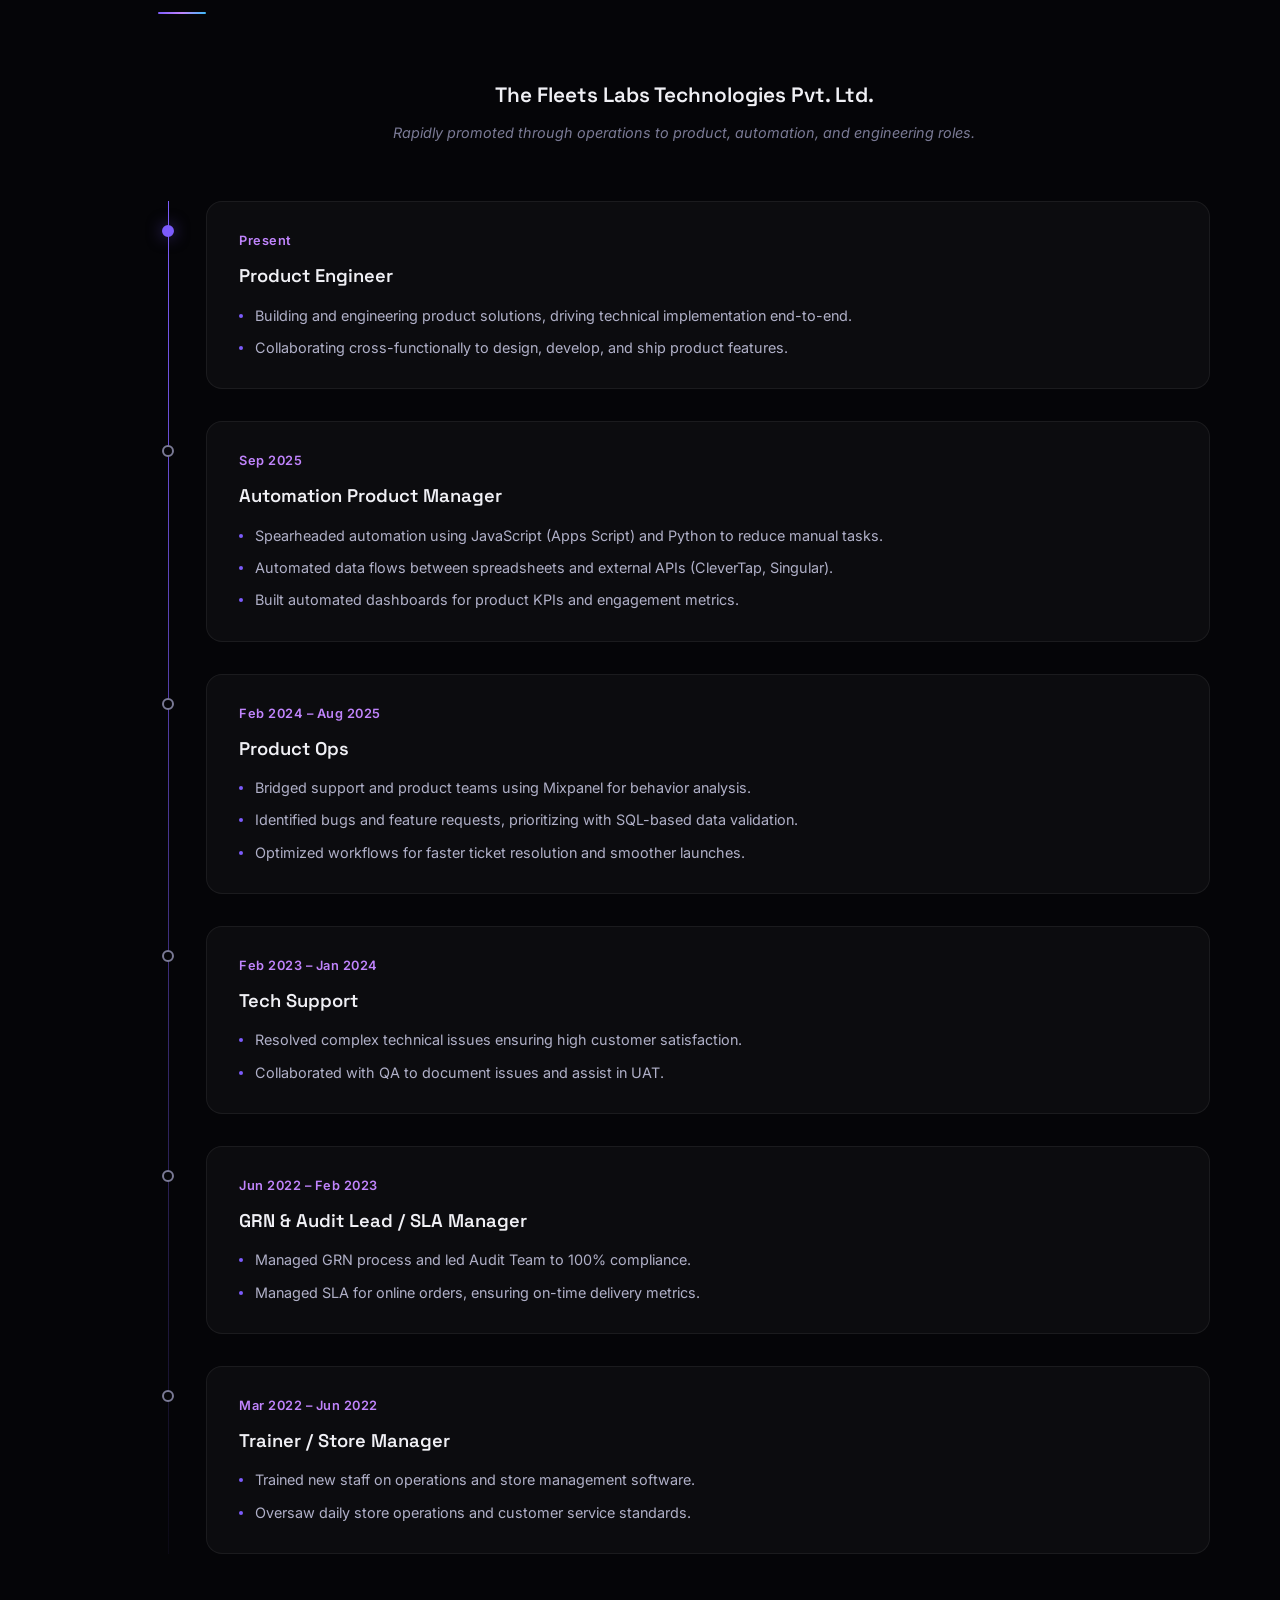
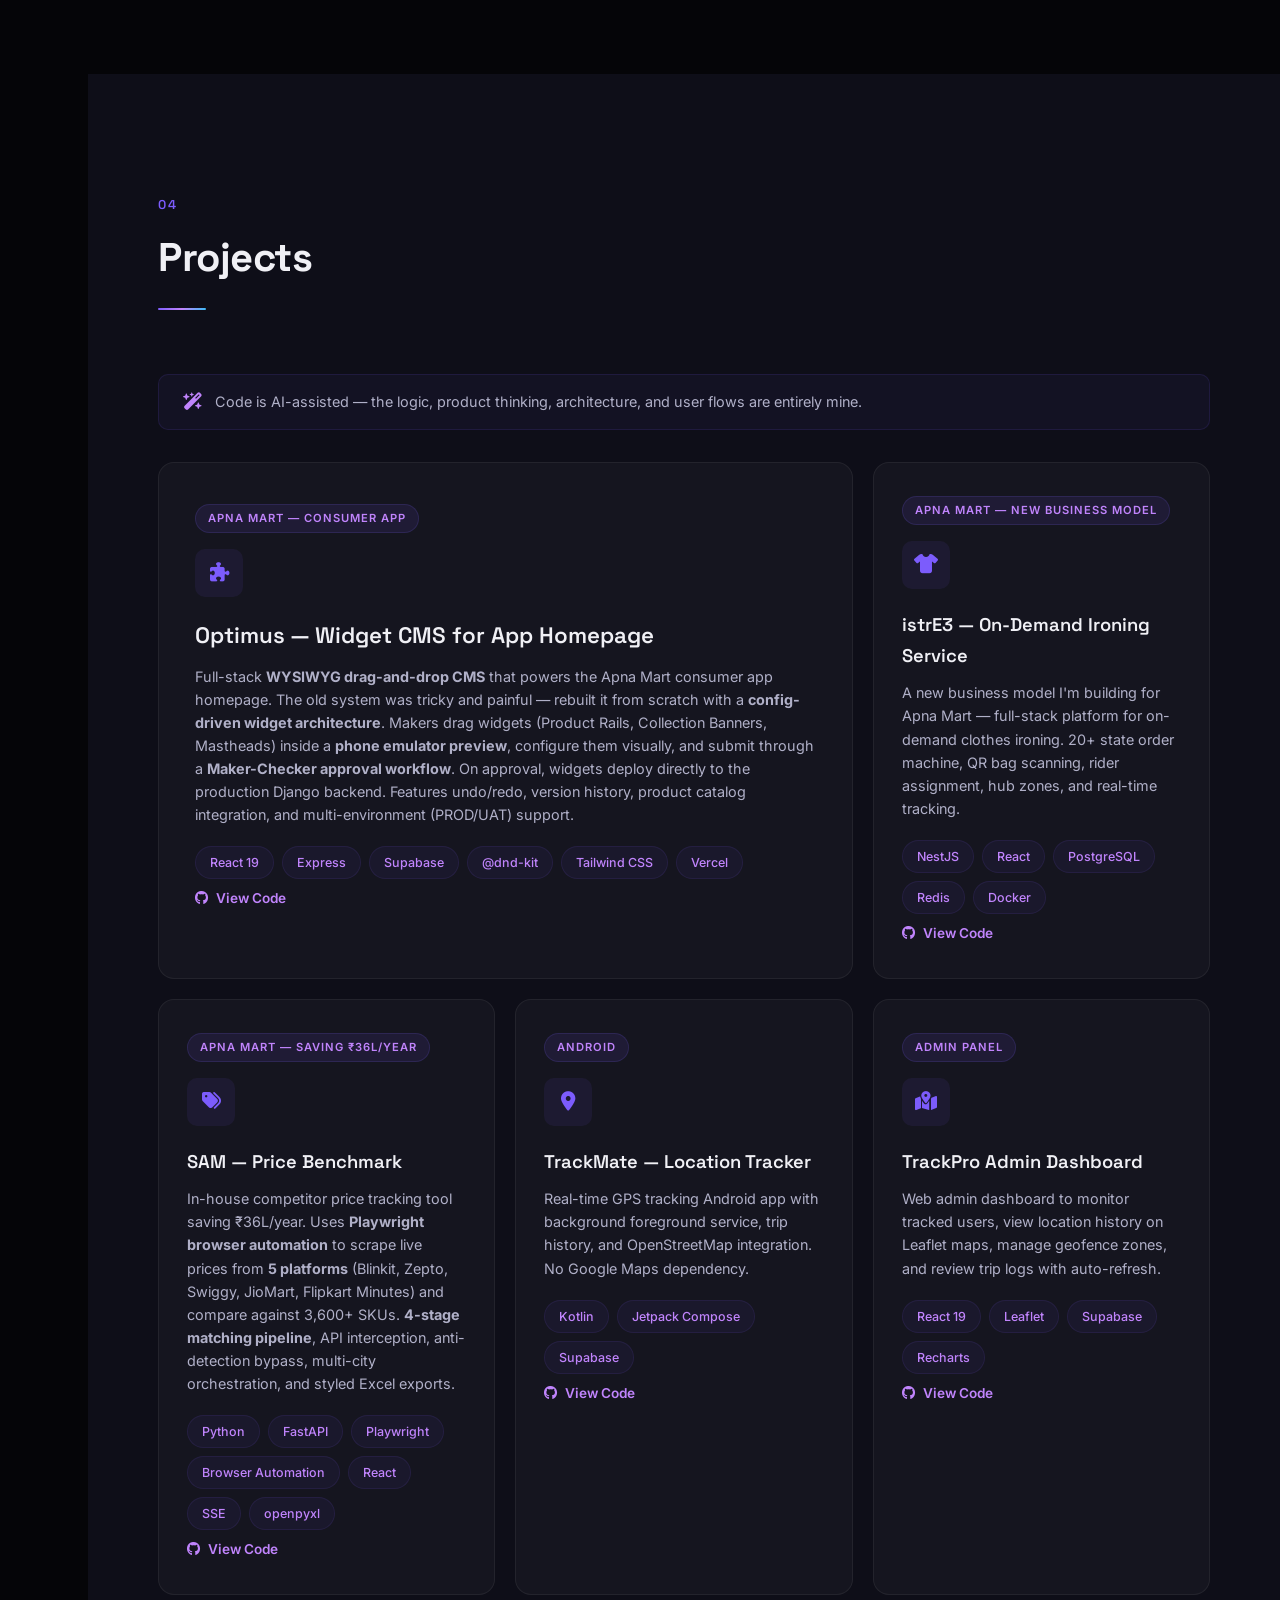
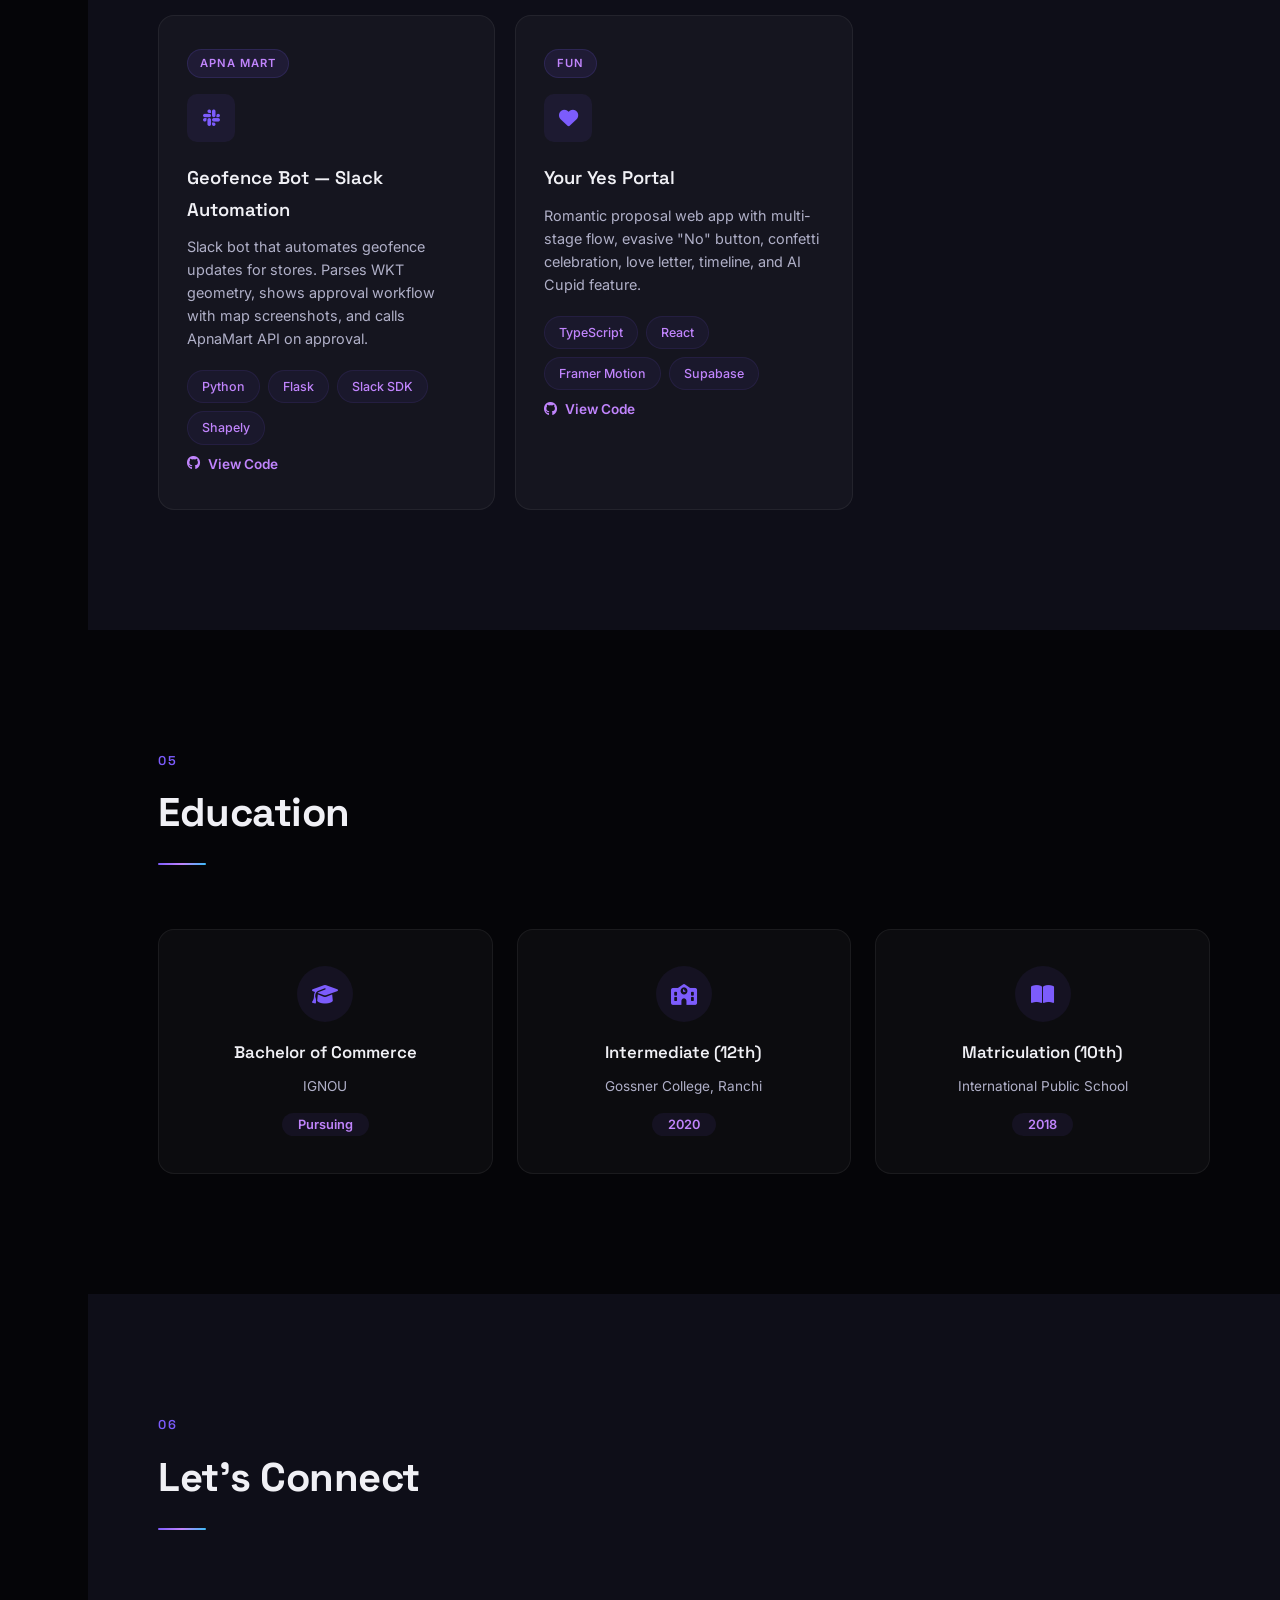
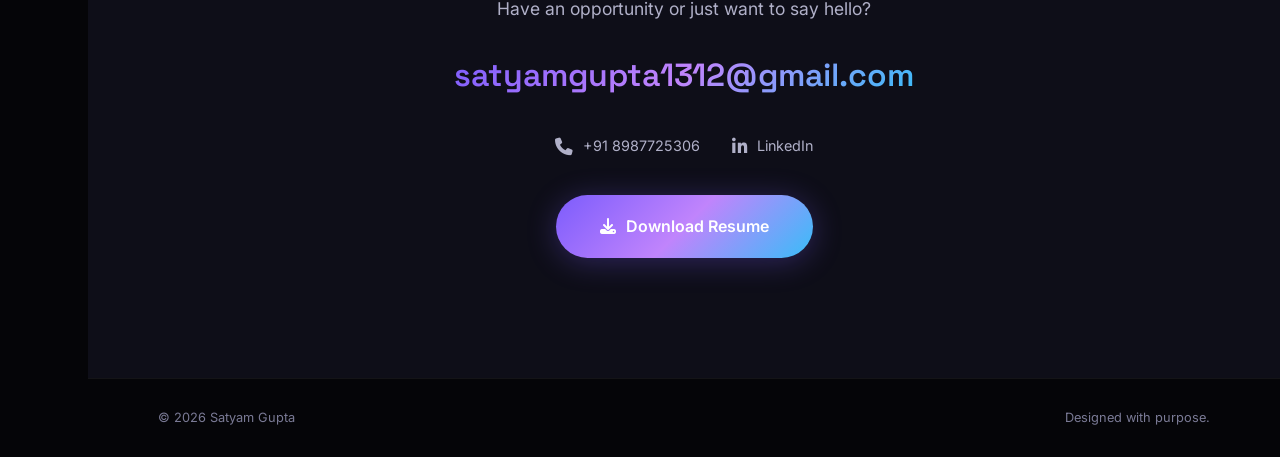
==== commit 40579bb9: "Fix text visibility, cursor, resume PDF download, experience-first order, Product Manager title Co-A" ====
--- a/index.html
+++ b/index.html
@@ -31,8 +31,8 @@
         <ul class="sidebar-links" id="navLinks">
             <li><a href="#about"><span class="sidebar-dot"></span><span class="sidebar-text">About</span></a></li>
             <li><a href="#skills"><span class="sidebar-dot"></span><span class="sidebar-text">Skills</span></a></li>
+            <li><a href="#experience"><span class="sidebar-dot"></span><span class="sidebar-text">Experience</span></a></li>
             <li><a href="#projects"><span class="sidebar-dot"></span><span class="sidebar-text">Projects</span></a></li>
-            <li><a href="#experience"><span class="sidebar-dot"></span><span class="sidebar-text">Experience</span></a></li>
             <li><a href="#education"><span class="sidebar-dot"></span><span class="sidebar-text">Education</span></a></li>
             <li><a href="#contact"><span class="sidebar-dot"></span><span class="sidebar-text">Contact</span></a></li>
         </ul>
@@ -281,131 +281,11 @@
         </div>
     </section>
 
-    <!-- Projects Section -->
-    <section class="section" id="projects">
+    <!-- Experience Section -->
+    <section class="section" id="experience">
         <div class="container">
             <div class="section-header" data-aos>
                 <span class="section-number">03</span>
-                <h2 class="section-title">Projects</h2>
-                <div class="title-line"></div>
-            </div>
-            <div class="projects-note" data-aos>
-                <i class="fas fa-wand-magic-sparkles"></i>
-                <p>Code is AI-assisted — the logic, product thinking, architecture, and user flows are entirely mine.</p>
-            </div>
-            <div class="projects-masonry" data-aos>
-                <div class="project-card project-featured" data-tilt>
-                    <div class="project-glow"></div>
-                    <div class="project-badge">Apna Mart — Consumer App</div>
-                    <div class="project-icon-wrap"><i class="fas fa-puzzle-piece"></i></div>
-                    <h3>Optimus — Widget CMS for App Homepage</h3>
-                    <p>Full-stack <strong>WYSIWYG drag-and-drop CMS</strong> that powers the Apna Mart consumer app homepage. The old system was tricky and painful — rebuilt it from scratch with a <strong>config-driven widget architecture</strong>. Makers drag widgets (Product Rails, Collection Banners, Mastheads) inside a <strong>phone emulator preview</strong>, configure them visually, and submit through a <strong>Maker-Checker approval workflow</strong>. On approval, widgets deploy directly to the production Django backend. Features undo/redo, version history, product catalog integration, and multi-environment (PROD/UAT) support.</p>
-                    <div class="project-tags">
-                        <span>React 19</span>
-                        <span>Express</span>
-                        <span>Supabase</span>
-                        <span>@dnd-kit</span>
-                        <span>Tailwind CSS</span>
-                        <span>Vercel</span>
-                    </div>
-                    <a href="https://github.com/satyamgupta546/optimus" target="_blank" class="project-link"><i class="fab fa-github"></i> View Code</a>
-                </div>
-                <div class="project-card" data-tilt>
-                    <div class="project-glow"></div>
-                    <div class="project-badge">Apna Mart — New Business Model</div>
-                    <div class="project-icon-wrap"><i class="fas fa-shirt"></i></div>
-                    <h3>istrE3 — On-Demand Ironing Service</h3>
-                    <p>A new business model I'm building for Apna Mart — full-stack platform for on-demand clothes ironing. 20+ state order machine, QR bag scanning, rider assignment, hub zones, and real-time tracking.</p>
-                    <div class="project-tags">
-                        <span>NestJS</span>
-                        <span>React</span>
-                        <span>PostgreSQL</span>
-                        <span>Redis</span>
-                        <span>Docker</span>
-                    </div>
-                    <a href="https://github.com/satyamgupta546/istrE3" target="_blank" class="project-link"><i class="fab fa-github"></i> View Code</a>
-                </div>
-                <div class="project-card" data-tilt>
-                    <div class="project-glow"></div>
-                    <div class="project-badge">Apna Mart — Saving ₹36L/year</div>
-                    <div class="project-icon-wrap"><i class="fas fa-tags"></i></div>
-                    <h3>SAM — Price Benchmark</h3>
-                    <p>In-house competitor price tracking tool saving ₹36L/year. Uses <strong>Playwright browser automation</strong> to scrape live prices from <strong>5 platforms</strong> (Blinkit, Zepto, Swiggy, JioMart, Flipkart Minutes) and compare against 3,600+ SKUs. <strong>4-stage matching pipeline</strong>, API interception, anti-detection bypass, multi-city orchestration, and styled Excel exports.</p>
-                    <div class="project-tags">
-                        <span>Python</span>
-                        <span>FastAPI</span>
-                        <span>Playwright</span>
-                        <span>Browser Automation</span>
-                        <span>React</span>
-                        <span>SSE</span>
-                        <span>openpyxl</span>
-                    </div>
-                    <a href="https://github.com/satyamgupta546/Price-benchmark" target="_blank" class="project-link"><i class="fab fa-github"></i> View Code</a>
-                </div>
-                <div class="project-card" data-tilt>
-                    <div class="project-glow"></div>
-                    <div class="project-badge">Android</div>
-                    <div class="project-icon-wrap"><i class="fas fa-location-dot"></i></div>
-                    <h3>TrackMate — Location Tracker</h3>
-                    <p>Real-time GPS tracking Android app with background foreground service, trip history, and OpenStreetMap integration. No Google Maps dependency.</p>
-                    <div class="project-tags">
-                        <span>Kotlin</span>
-                        <span>Jetpack Compose</span>
-                        <span>Supabase</span>
-                    </div>
-                    <a href="https://github.com/satyamgupta546/trackpro-android-app" target="_blank" class="project-link"><i class="fab fa-github"></i> View Code</a>
-                </div>
-                <div class="project-card" data-tilt>
-                    <div class="project-glow"></div>
-                    <div class="project-badge">Admin Panel</div>
-                    <div class="project-icon-wrap"><i class="fas fa-map-location-dot"></i></div>
-                    <h3>TrackPro Admin Dashboard</h3>
-                    <p>Web admin dashboard to monitor tracked users, view location history on Leaflet maps, manage geofence zones, and review trip logs with auto-refresh.</p>
-                    <div class="project-tags">
-                        <span>React 19</span>
-                        <span>Leaflet</span>
-                        <span>Supabase</span>
-                        <span>Recharts</span>
-                    </div>
-                    <a href="https://github.com/satyamgupta546/trackpro-admin-panel" target="_blank" class="project-link"><i class="fab fa-github"></i> View Code</a>
-                </div>
-                <div class="project-card" data-tilt>
-                    <div class="project-glow"></div>
-                    <div class="project-badge">Apna Mart</div>
-                    <div class="project-icon-wrap"><i class="fab fa-slack"></i></div>
-                    <h3>Geofence Bot — Slack Automation</h3>
-                    <p>Slack bot that automates geofence updates for stores. Parses WKT geometry, shows approval workflow with map screenshots, and calls ApnaMart API on approval.</p>
-                    <div class="project-tags">
-                        <span>Python</span>
-                        <span>Flask</span>
-                        <span>Slack SDK</span>
-                        <span>Shapely</span>
-                    </div>
-                    <a href="https://github.com/satyamgupta546/geofence-bot" target="_blank" class="project-link"><i class="fab fa-github"></i> View Code</a>
-                </div>
-                <div class="project-card" data-tilt>
-                    <div class="project-glow"></div>
-                    <div class="project-badge">Fun</div>
-                    <div class="project-icon-wrap"><i class="fas fa-heart"></i></div>
-                    <h3>Your Yes Portal</h3>
-                    <p>Romantic proposal web app with multi-stage flow, evasive "No" button, confetti celebration, love letter, timeline, and AI Cupid feature.</p>
-                    <div class="project-tags">
-                        <span>TypeScript</span>
-                        <span>React</span>
-                        <span>Framer Motion</span>
-                        <span>Supabase</span>
-                    </div>
-                    <a href="https://github.com/satyamgupta546/your-yes-portal" target="_blank" class="project-link"><i class="fab fa-github"></i> View Code</a>
-                </div>
-            </div>
-        </div>
-    </section>
-
-    <!-- Experience Section -->
-    <section class="section section-dark" id="experience">
-        <div class="container">
-            <div class="section-header" data-aos>
-                <span class="section-number">04</span>
                 <h2 class="section-title">Experience</h2>
                 <div class="title-line"></div>
             </div>
@@ -488,6 +368,126 @@
                             <li>Oversaw daily store operations and customer service standards.</li>
                         </ul>
                     </div>
+                </div>
+            </div>
+        </div>
+    </section>
+
+    <!-- Projects Section -->
+    <section class="section section-dark" id="projects">
+        <div class="container">
+            <div class="section-header" data-aos>
+                <span class="section-number">04</span>
+                <h2 class="section-title">Projects</h2>
+                <div class="title-line"></div>
+            </div>
+            <div class="projects-note" data-aos>
+                <i class="fas fa-wand-magic-sparkles"></i>
+                <p>Code is AI-assisted — the logic, product thinking, architecture, and user flows are entirely mine.</p>
+            </div>
+            <div class="projects-masonry" data-aos>
+                <div class="project-card project-featured" data-tilt>
+                    <div class="project-glow"></div>
+                    <div class="project-badge">Apna Mart — Consumer App</div>
+                    <div class="project-icon-wrap"><i class="fas fa-puzzle-piece"></i></div>
+                    <h3>Optimus — Widget CMS for App Homepage</h3>
+                    <p>Full-stack <strong>WYSIWYG drag-and-drop CMS</strong> that powers the Apna Mart consumer app homepage. The old system was tricky and painful — rebuilt it from scratch with a <strong>config-driven widget architecture</strong>. Makers drag widgets (Product Rails, Collection Banners, Mastheads) inside a <strong>phone emulator preview</strong>, configure them visually, and submit through a <strong>Maker-Checker approval workflow</strong>. On approval, widgets deploy directly to the production Django backend. Features undo/redo, version history, product catalog integration, and multi-environment (PROD/UAT) support.</p>
+                    <div class="project-tags">
+                        <span>React 19</span>
+                        <span>Express</span>
+                        <span>Supabase</span>
+                        <span>@dnd-kit</span>
+                        <span>Tailwind CSS</span>
+                        <span>Vercel</span>
+                    </div>
+                    <a href="https://github.com/satyamgupta546/optimus" target="_blank" class="project-link"><i class="fab fa-github"></i> View Code</a>
+                </div>
+                <div class="project-card" data-tilt>
+                    <div class="project-glow"></div>
+                    <div class="project-badge">Apna Mart — New Business Model</div>
+                    <div class="project-icon-wrap"><i class="fas fa-shirt"></i></div>
+                    <h3>istrE3 — On-Demand Ironing Service</h3>
+                    <p>A new business model I'm building for Apna Mart — full-stack platform for on-demand clothes ironing. 20+ state order machine, QR bag scanning, rider assignment, hub zones, and real-time tracking.</p>
+                    <div class="project-tags">
+                        <span>NestJS</span>
+                        <span>React</span>
+                        <span>PostgreSQL</span>
+                        <span>Redis</span>
+                        <span>Docker</span>
+                    </div>
+                    <a href="https://github.com/satyamgupta546/istrE3" target="_blank" class="project-link"><i class="fab fa-github"></i> View Code</a>
+                </div>
+                <div class="project-card" data-tilt>
+                    <div class="project-glow"></div>
+                    <div class="project-badge">Apna Mart — Saving ₹36L/year</div>
+                    <div class="project-icon-wrap"><i class="fas fa-tags"></i></div>
+                    <h3>SAM — Price Benchmark</h3>
+                    <p>In-house competitor price tracking tool saving ₹36L/year. Uses <strong>Playwright browser automation</strong> to scrape live prices from <strong>5 platforms</strong> (Blinkit, Zepto, Swiggy, JioMart, Flipkart Minutes) and compare against 3,600+ SKUs. <strong>4-stage matching pipeline</strong>, API interception, anti-detection bypass, multi-city orchestration, and styled Excel exports.</p>
+                    <div class="project-tags">
+                        <span>Python</span>
+                        <span>FastAPI</span>
+                        <span>Playwright</span>
+                        <span>Browser Automation</span>
+                        <span>React</span>
+                        <span>SSE</span>
+                        <span>openpyxl</span>
+                    </div>
+                    <a href="https://github.com/satyamgupta546/Price-benchmark" target="_blank" class="project-link"><i class="fab fa-github"></i> View Code</a>
+                </div>
+                <div class="project-card" data-tilt>
+                    <div class="project-glow"></div>
+                    <div class="project-badge">Android</div>
+                    <div class="project-icon-wrap"><i class="fas fa-location-dot"></i></div>
+                    <h3>TrackMate — Location Tracker</h3>
+                    <p>Real-time GPS tracking Android app with background foreground service, trip history, and OpenStreetMap integration. No Google Maps dependency.</p>
+                    <div class="project-tags">
+                        <span>Kotlin</span>
+                        <span>Jetpack Compose</span>
+                        <span>Supabase</span>
+                    </div>
+                    <a href="https://github.com/satyamgupta546/trackpro-android-app" target="_blank" class="project-link"><i class="fab fa-github"></i> View Code</a>
+                </div>
+                <div class="project-card" data-tilt>
+                    <div class="project-glow"></div>
+                    <div class="project-badge">Admin Panel</div>
+                    <div class="project-icon-wrap"><i class="fas fa-map-location-dot"></i></div>
+                    <h3>TrackPro Admin Dashboard</h3>
+                    <p>Web admin dashboard to monitor tracked users, view location history on Leaflet maps, manage geofence zones, and review trip logs with auto-refresh.</p>
+                    <div class="project-tags">
+                        <span>React 19</span>
+                        <span>Leaflet</span>
+                        <span>Supabase</span>
+                        <span>Recharts</span>
+                    </div>
+                    <a href="https://github.com/satyamgupta546/trackpro-admin-panel" target="_blank" class="project-link"><i class="fab fa-github"></i> View Code</a>
+                </div>
+                <div class="project-card" data-tilt>
+                    <div class="project-glow"></div>
+                    <div class="project-badge">Apna Mart</div>
+                    <div class="project-icon-wrap"><i class="fab fa-slack"></i></div>
+                    <h3>Geofence Bot — Slack Automation</h3>
+                    <p>Slack bot that automates geofence updates for stores. Parses WKT geometry, shows approval workflow with map screenshots, and calls ApnaMart API on approval.</p>
+                    <div class="project-tags">
+                        <span>Python</span>
+                        <span>Flask</span>
+                        <span>Slack SDK</span>
+                        <span>Shapely</span>
+                    </div>
+                    <a href="https://github.com/satyamgupta546/geofence-bot" target="_blank" class="project-link"><i class="fab fa-github"></i> View Code</a>
+                </div>
+                <div class="project-card" data-tilt>
+                    <div class="project-glow"></div>
+                    <div class="project-badge">Fun</div>
+                    <div class="project-icon-wrap"><i class="fas fa-heart"></i></div>
+                    <h3>Your Yes Portal</h3>
+                    <p>Romantic proposal web app with multi-stage flow, evasive "No" button, confetti celebration, love letter, timeline, and AI Cupid feature.</p>
+                    <div class="project-tags">
+                        <span>TypeScript</span>
+                        <span>React</span>
+                        <span>Framer Motion</span>
+                        <span>Supabase</span>
+                    </div>
+                    <a href="https://github.com/satyamgupta546/your-yes-portal" target="_blank" class="project-link"><i class="fab fa-github"></i> View Code</a>
                 </div>
             </div>
         </div>
--- a/style.css
+++ b/style.css
@@ -40,12 +40,10 @@
     color: var(--text-primary);
     line-height: 1.7;
     overflow-x: hidden;
-    cursor: none;
-}
-
-a { text-decoration: none; color: inherit; cursor: none; }
+}
+
+a { text-decoration: none; color: inherit; }
 ul { list-style: none; }
-button { cursor: none; }
 
 .container {
     max-width: 1100px;
@@ -115,7 +113,7 @@
     justify-content: center;
     flex-direction: column;
     pointer-events: none;
-    cursor: none;
+    cursor: auto;
 }
 
 .photo-overlay-bg {
@@ -210,7 +208,7 @@
     opacity: 0;
     transform: scale(0.8);
     transition: opacity 0.4s ease 0.4s, transform 0.4s ease 0.4s, background 0.3s ease;
-    cursor: none;
+    cursor: auto;
 }
 
 .photo-overlay.active .photo-overlay-close {
@@ -345,7 +343,7 @@
     border: 1px solid var(--border);
     border-radius: 10px;
     padding: 12px;
-    cursor: none;
+    cursor: auto;
 }
 
 .mobile-nav-toggle span {
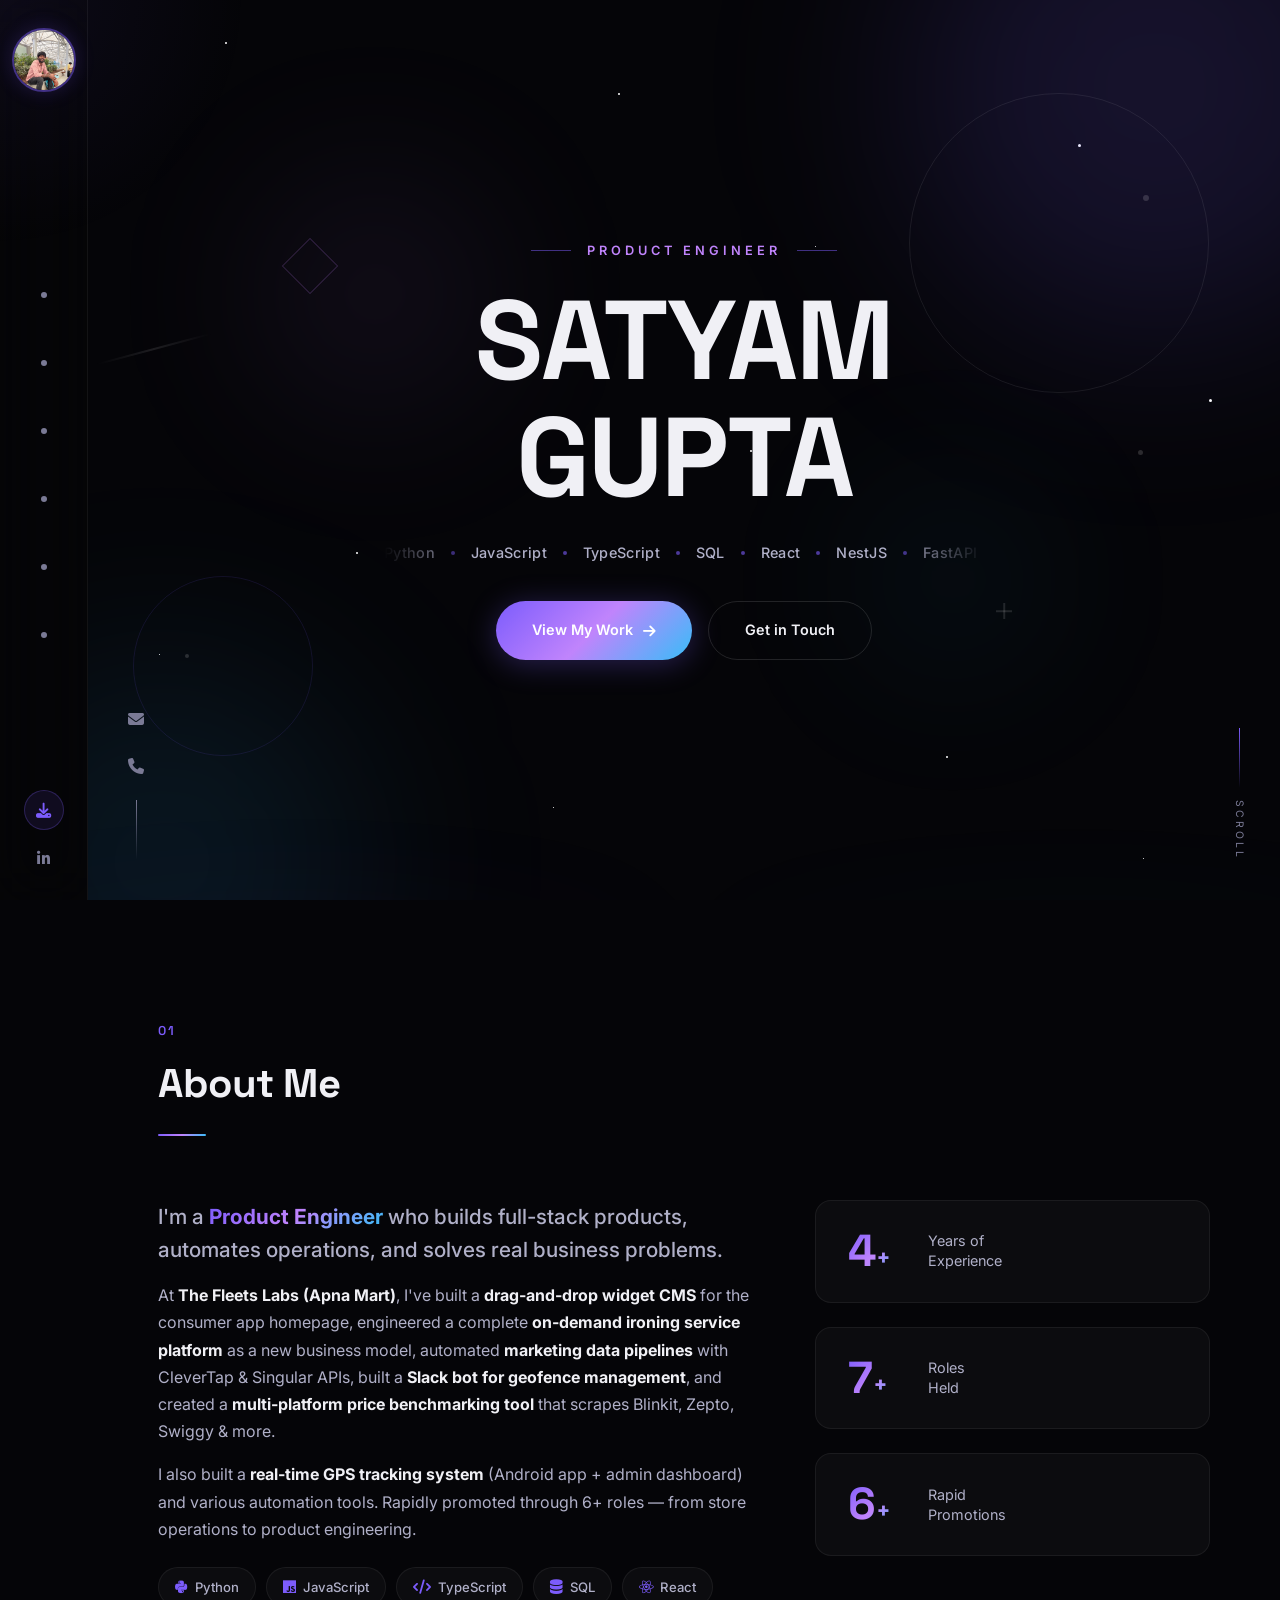
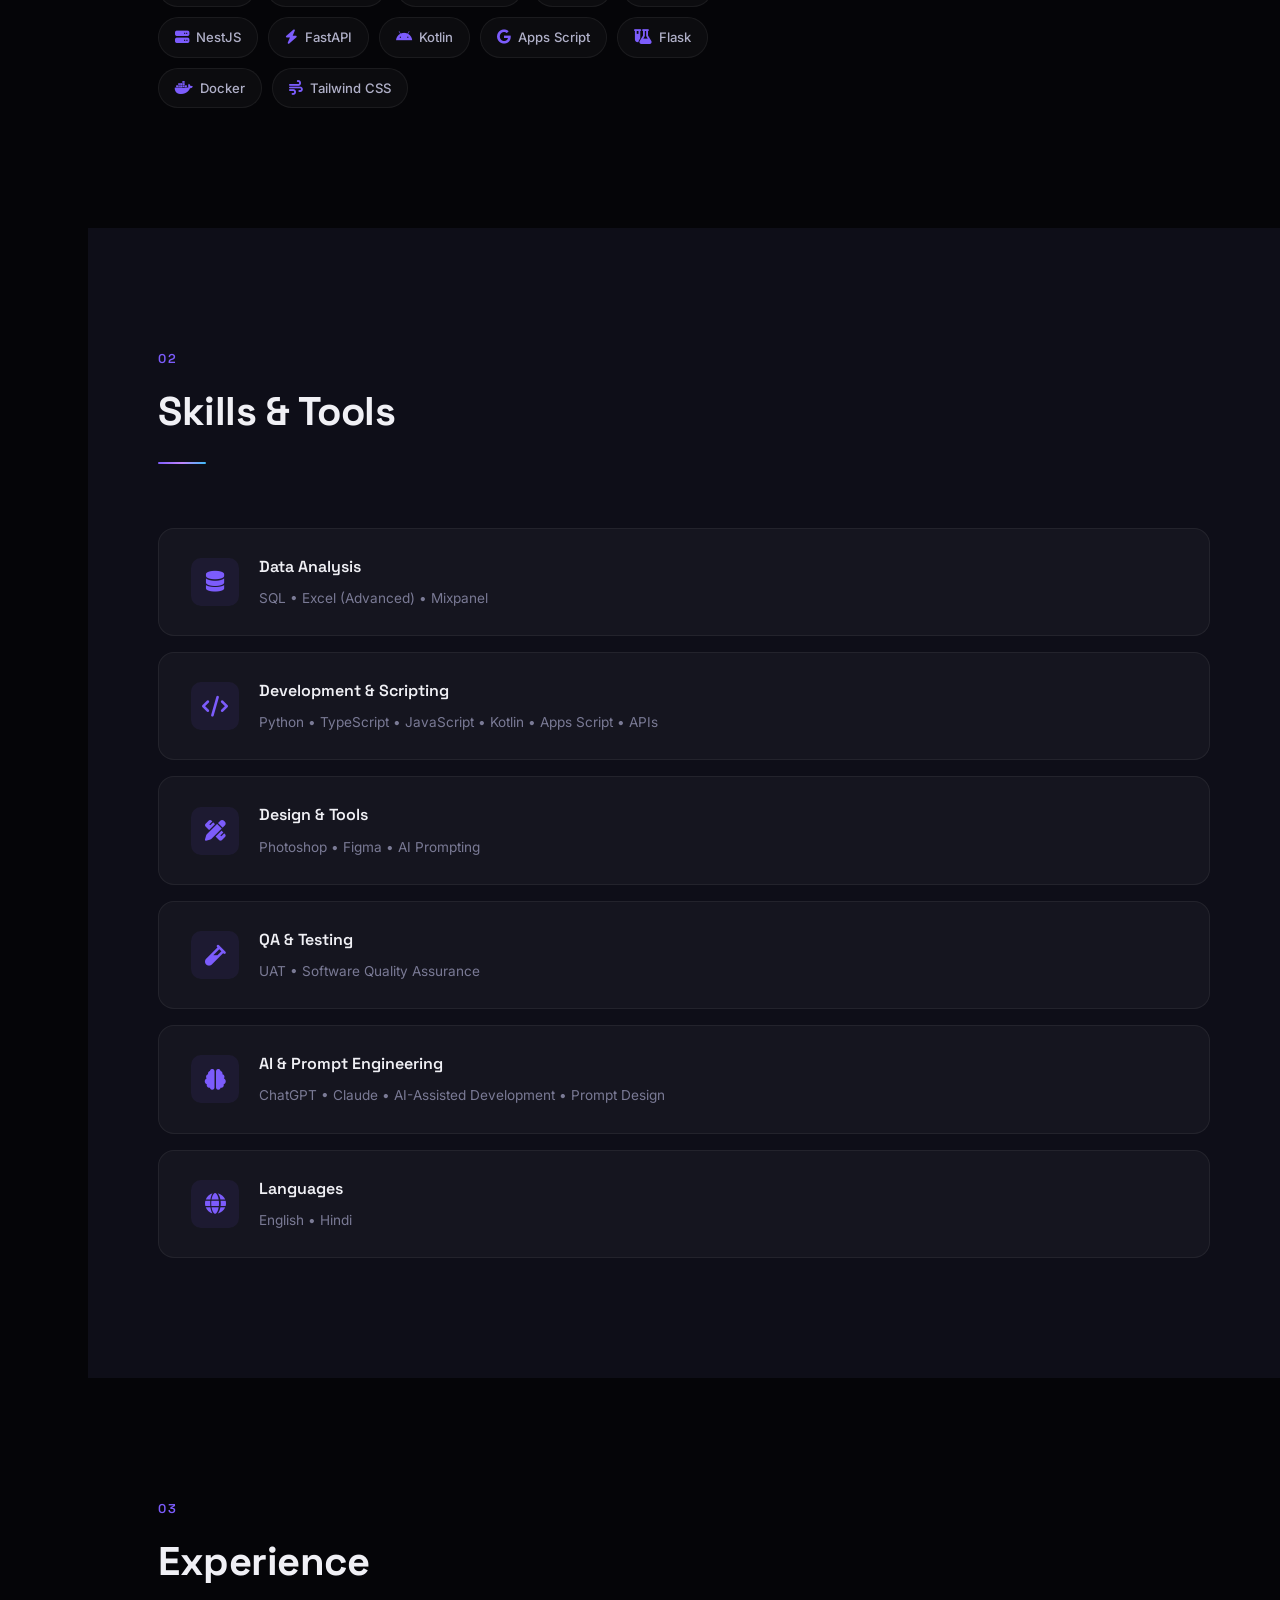
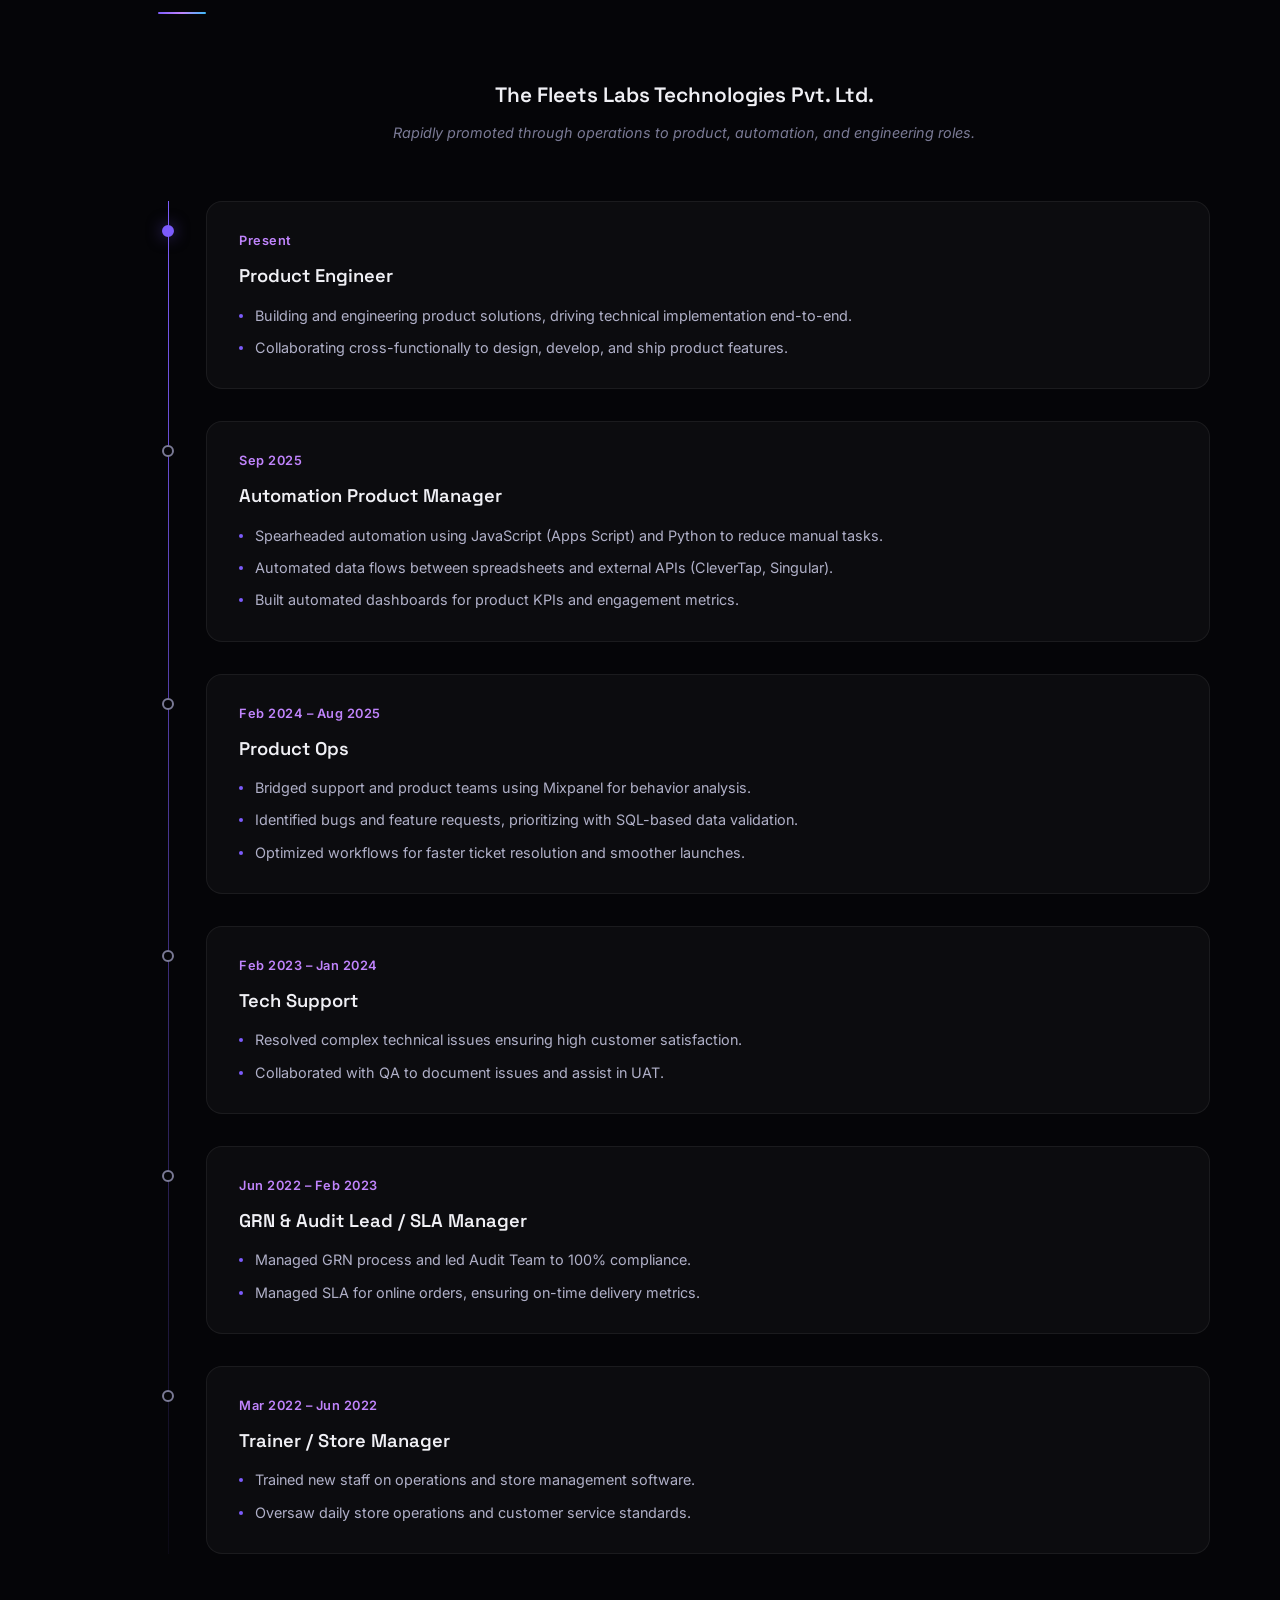
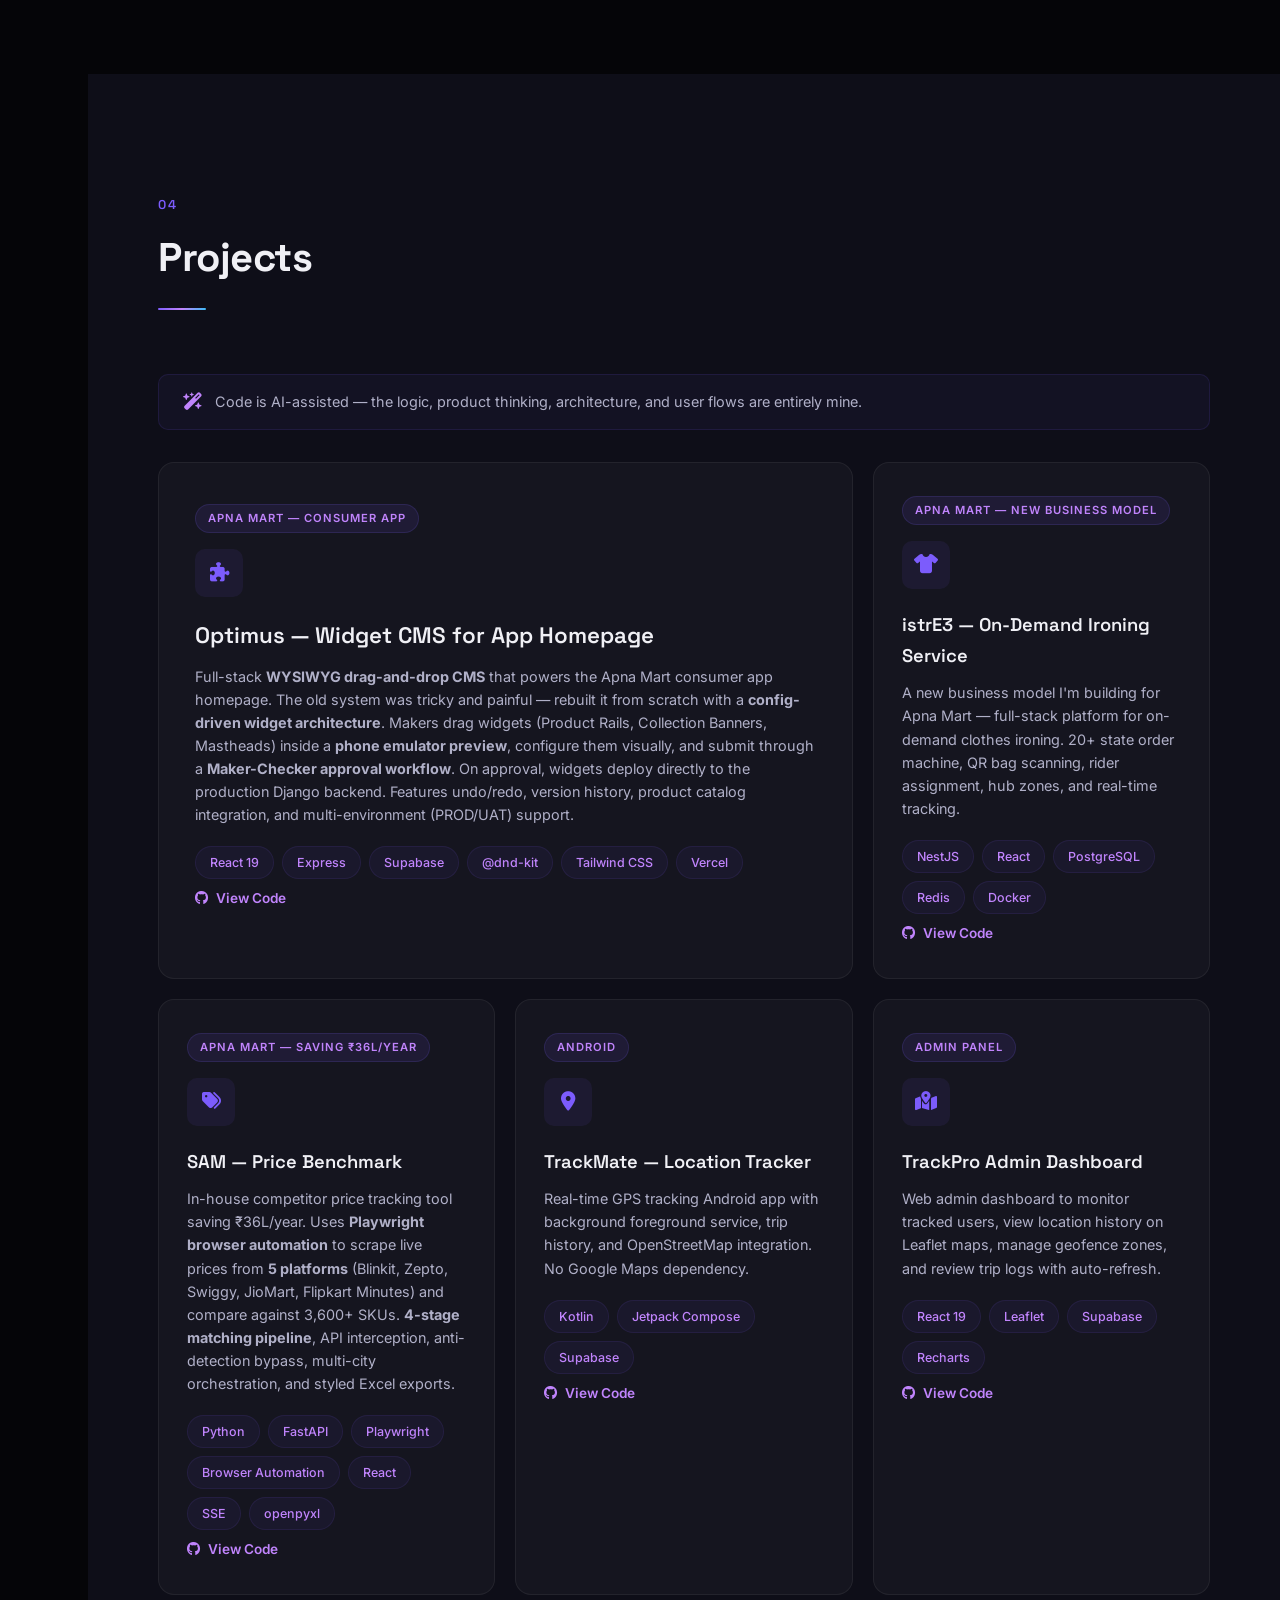
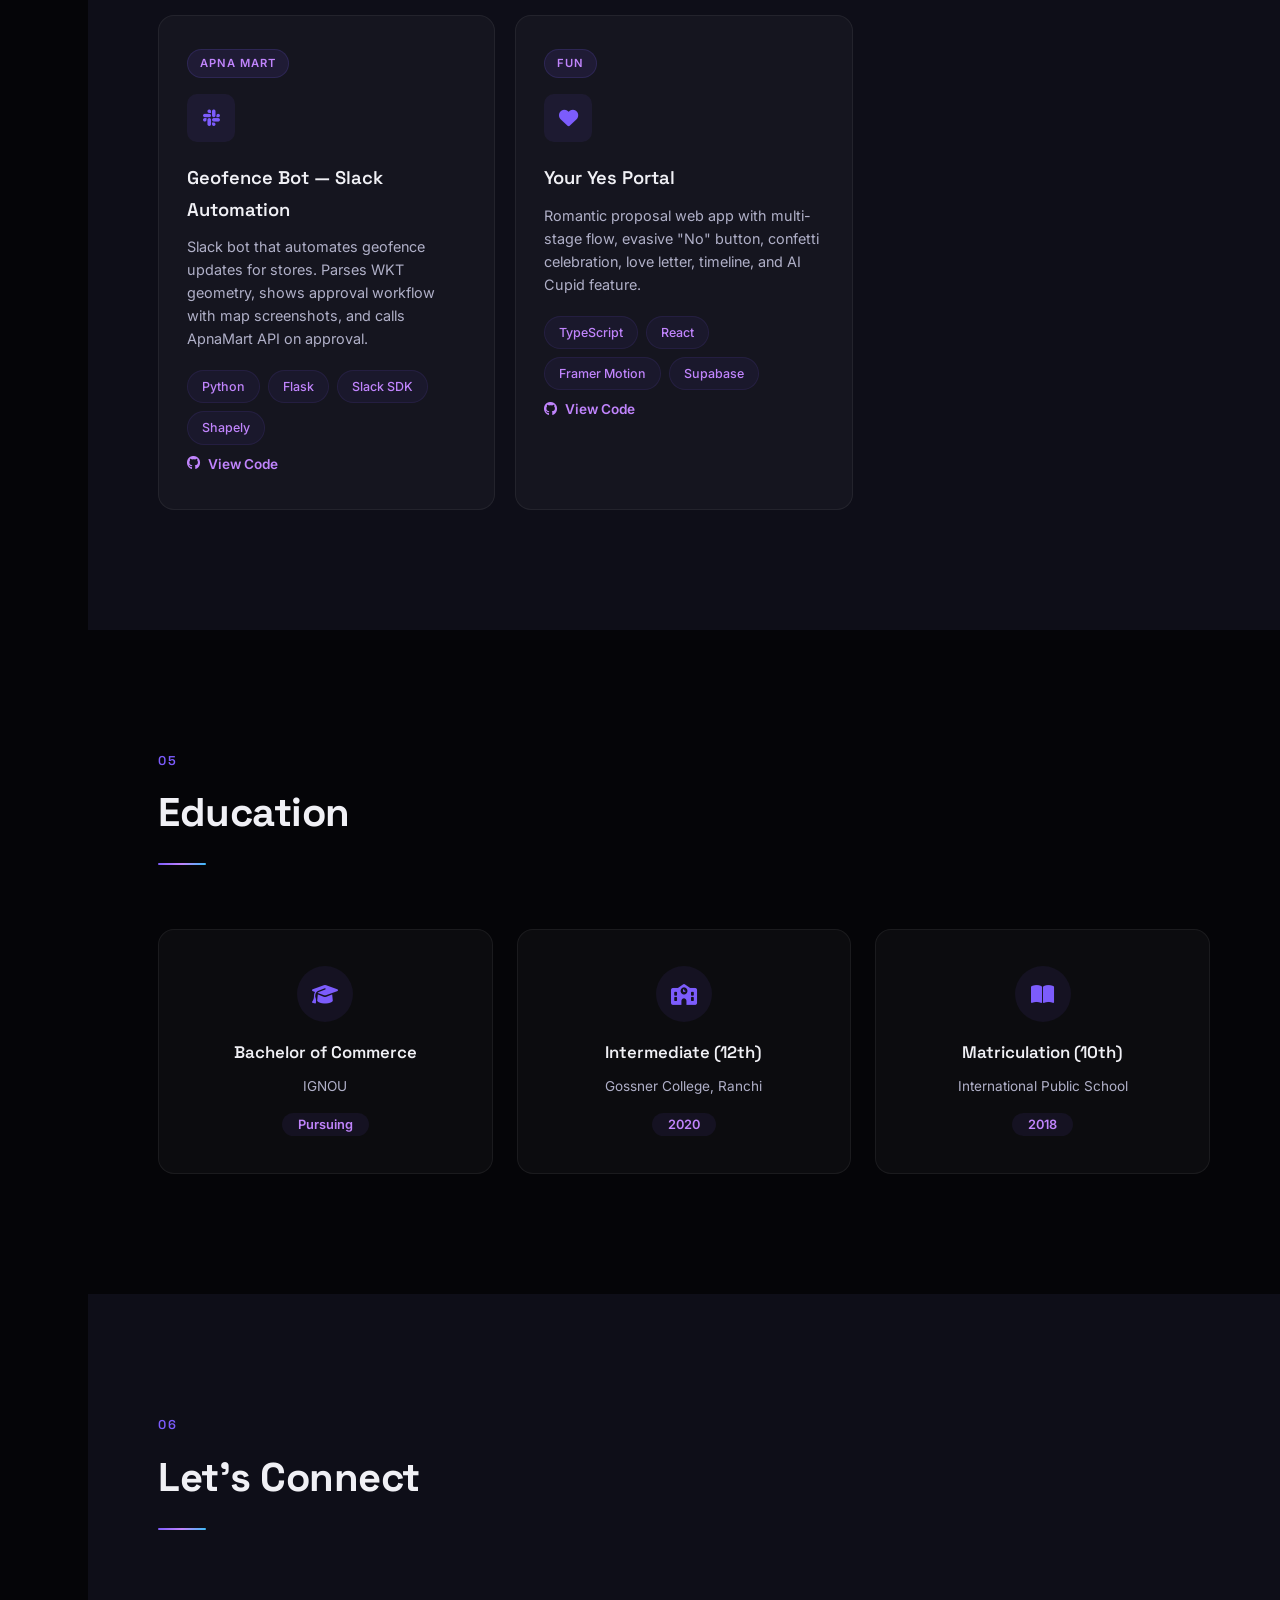
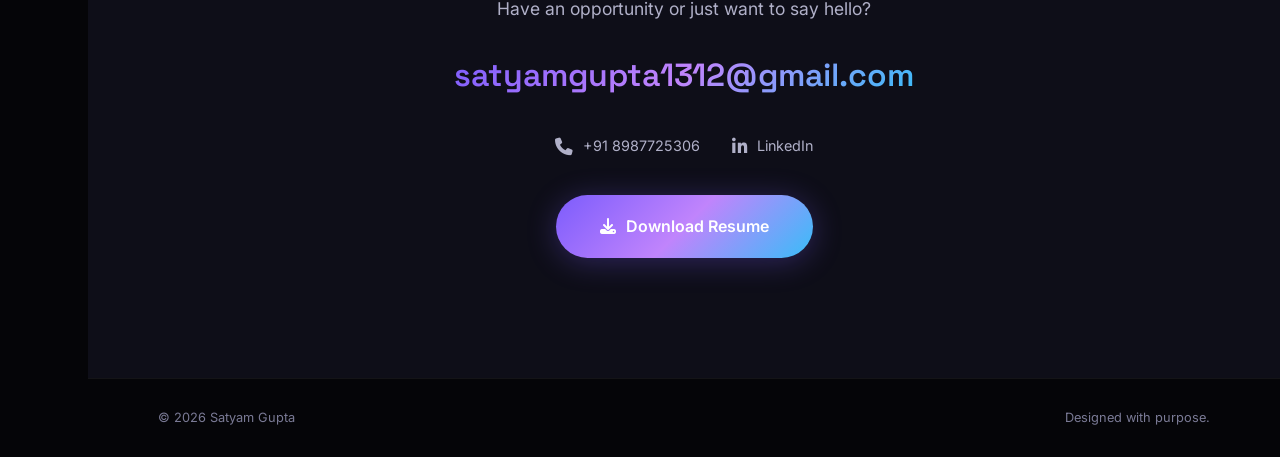
==== commit aac7ef56: "Remove GitHub icon from sidebar Co-Authored-By: Claude Opus 4.6 (1M context) <noreply@anthropic.com>" ====
--- a/index.html
+++ b/index.html
@@ -38,7 +38,6 @@
         </ul>
         <div class="sidebar-bottom">
             <a href="#" id="downloadCV" class="sidebar-cv-btn" title="Download CV"><i class="fas fa-download"></i></a>
-            <a href="https://github.com/satyamgupta1312" target="_blank"><i class="fab fa-github"></i></a>
             <a href="https://www.linkedin.com/in/satyam-gupta-a0737a1a5/" target="_blank"><i class="fab fa-linkedin-in"></i></a>
         </div>
     </nav>
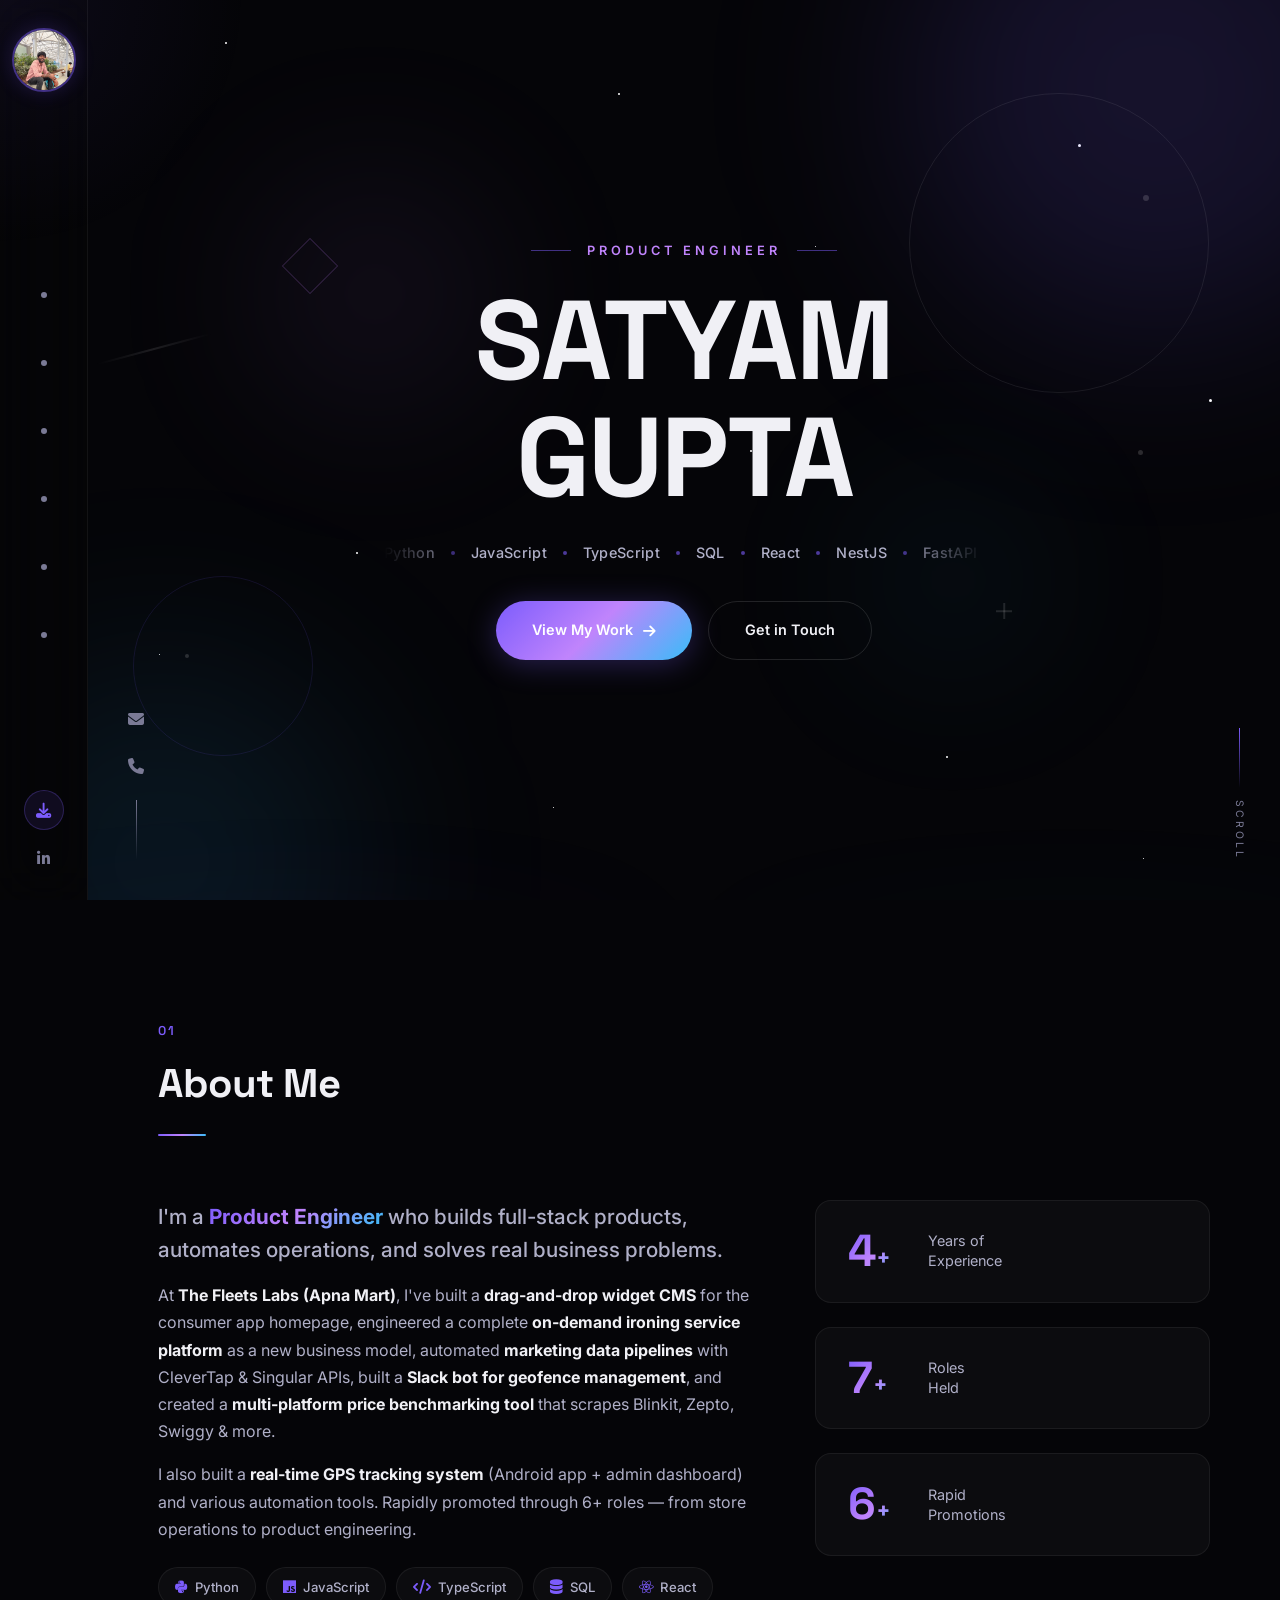
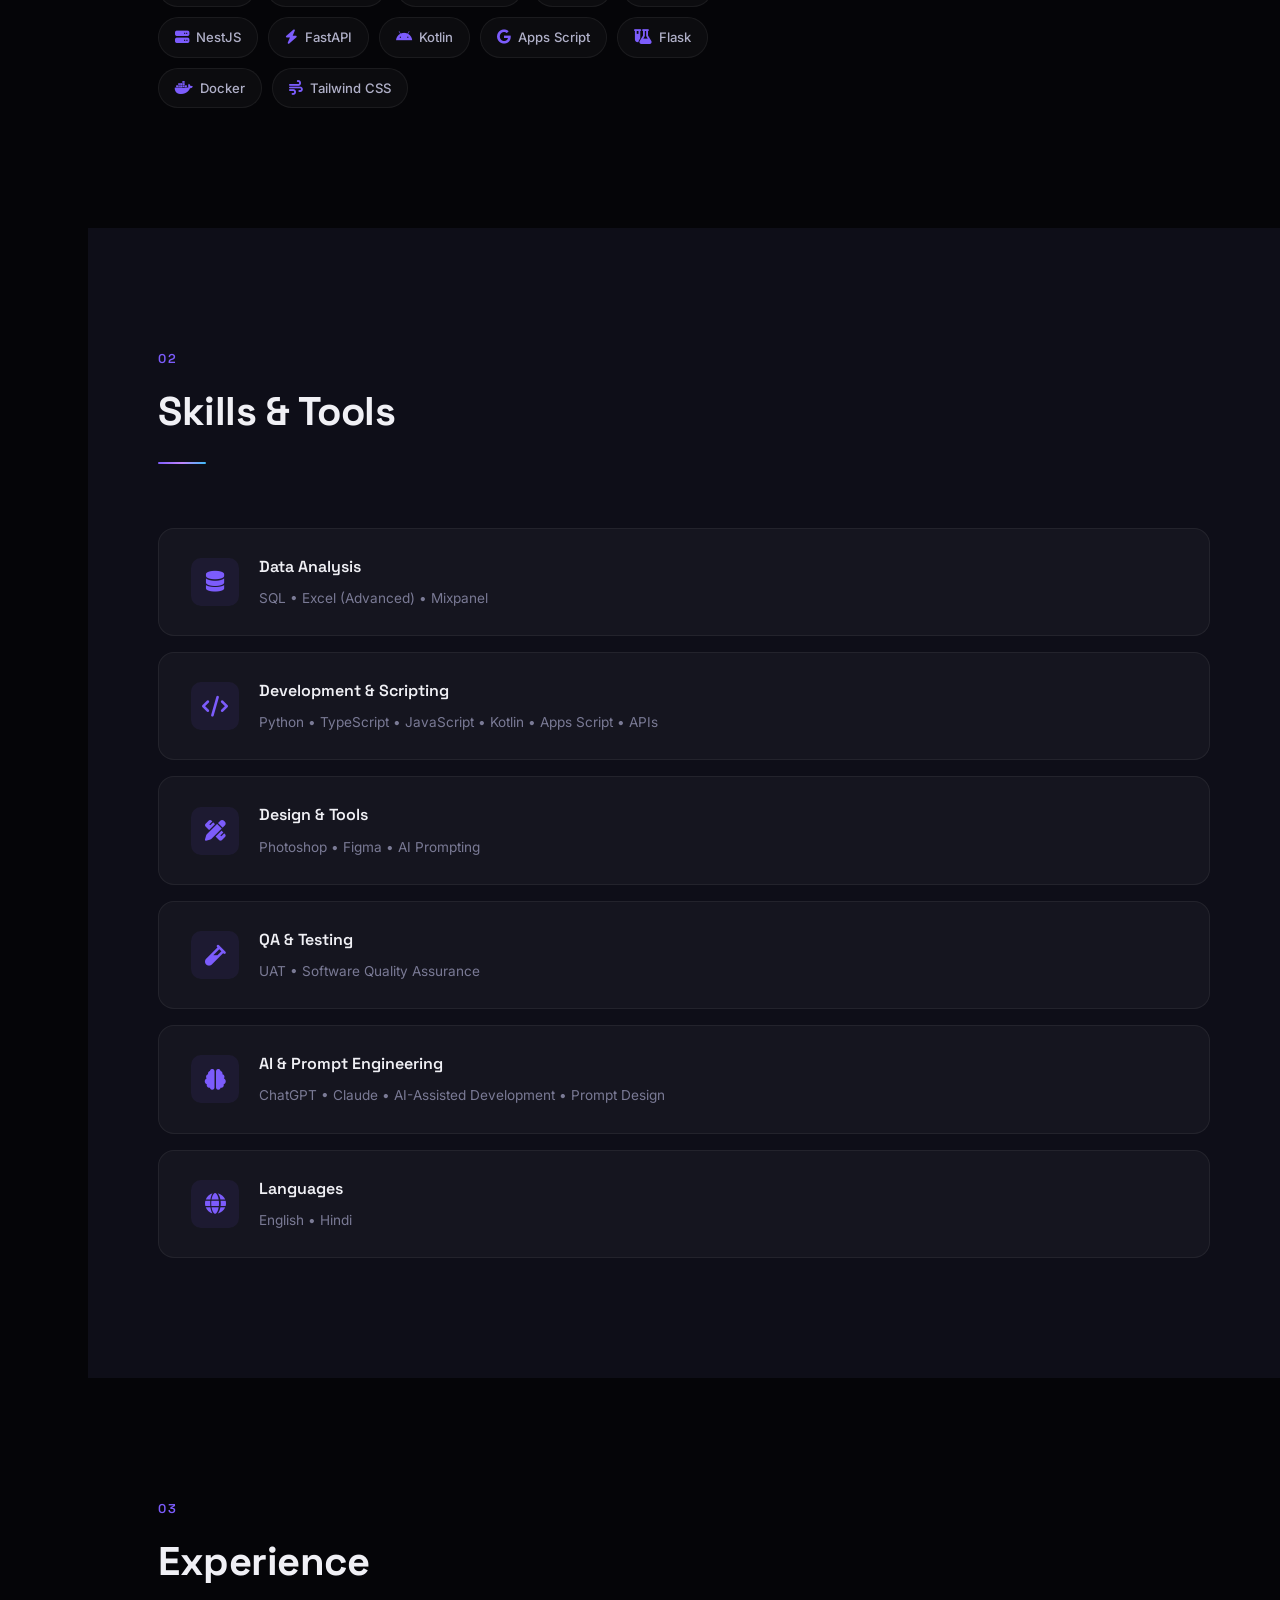
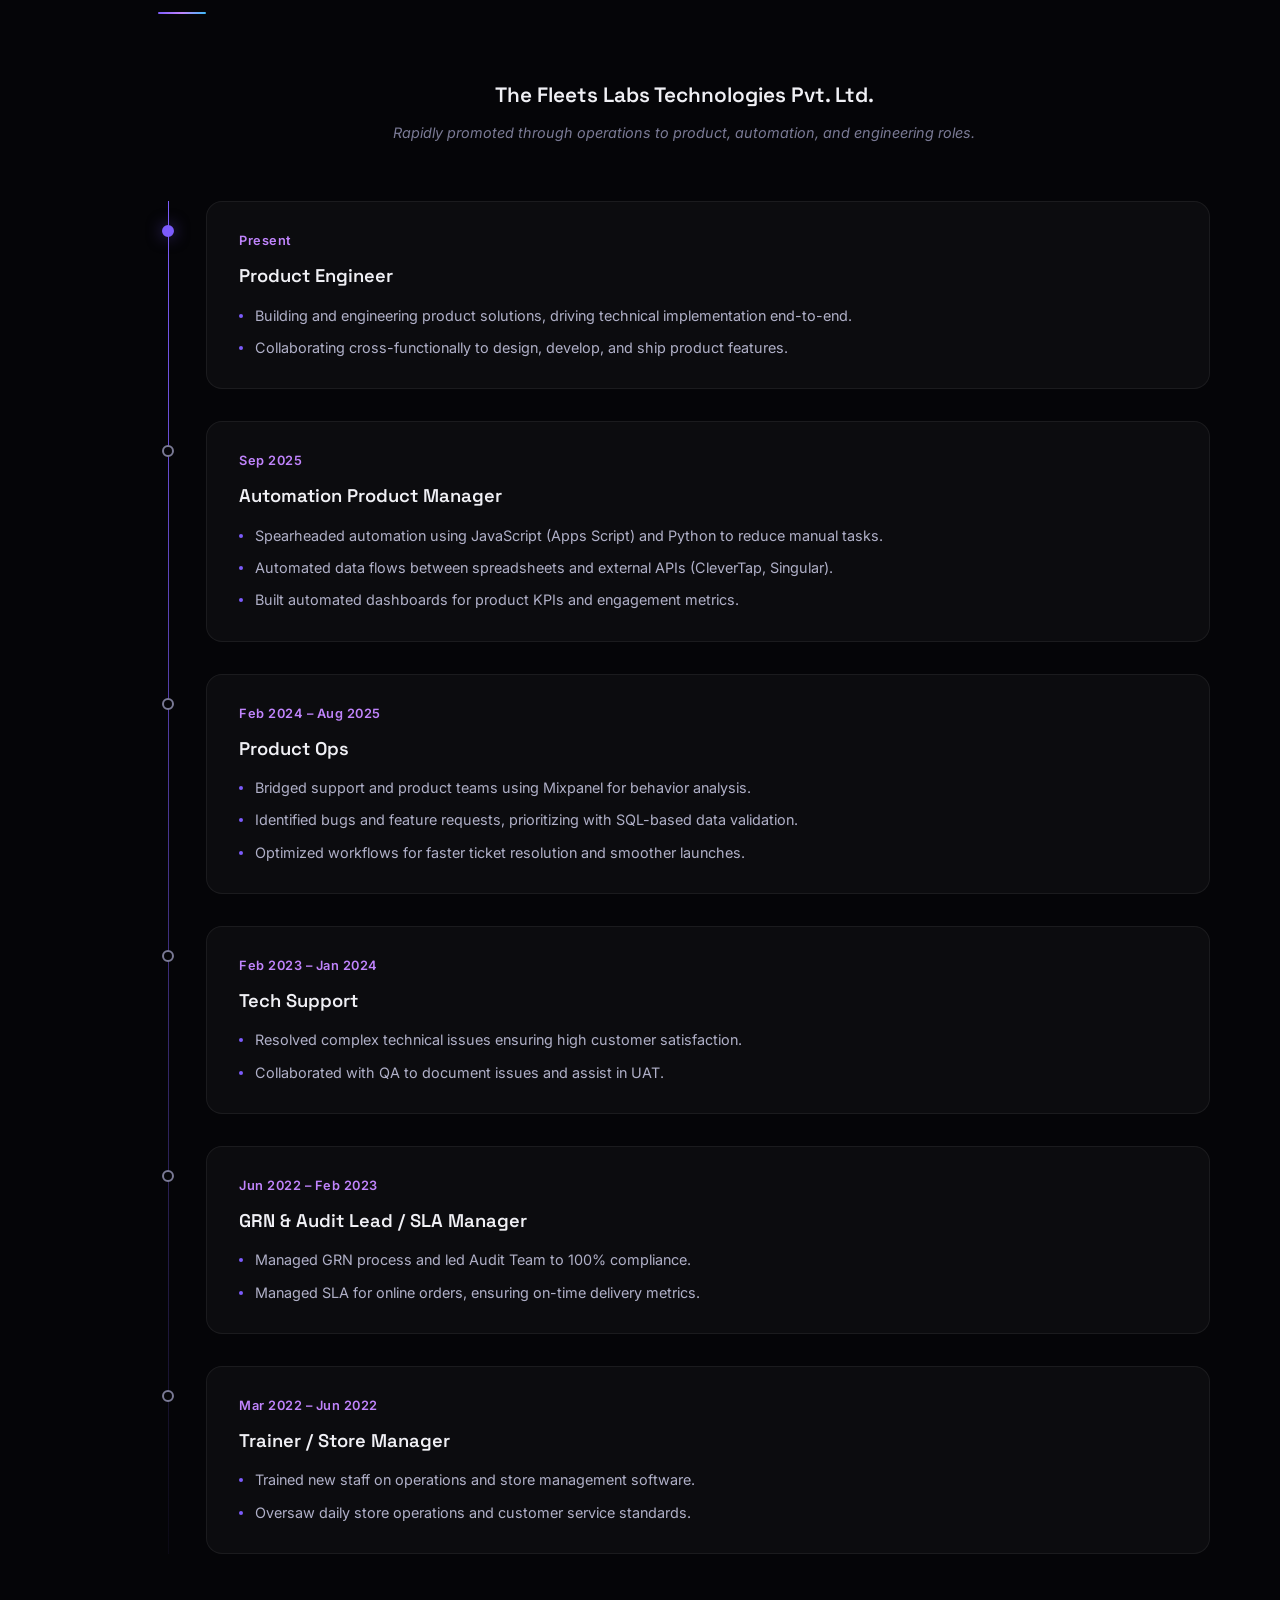
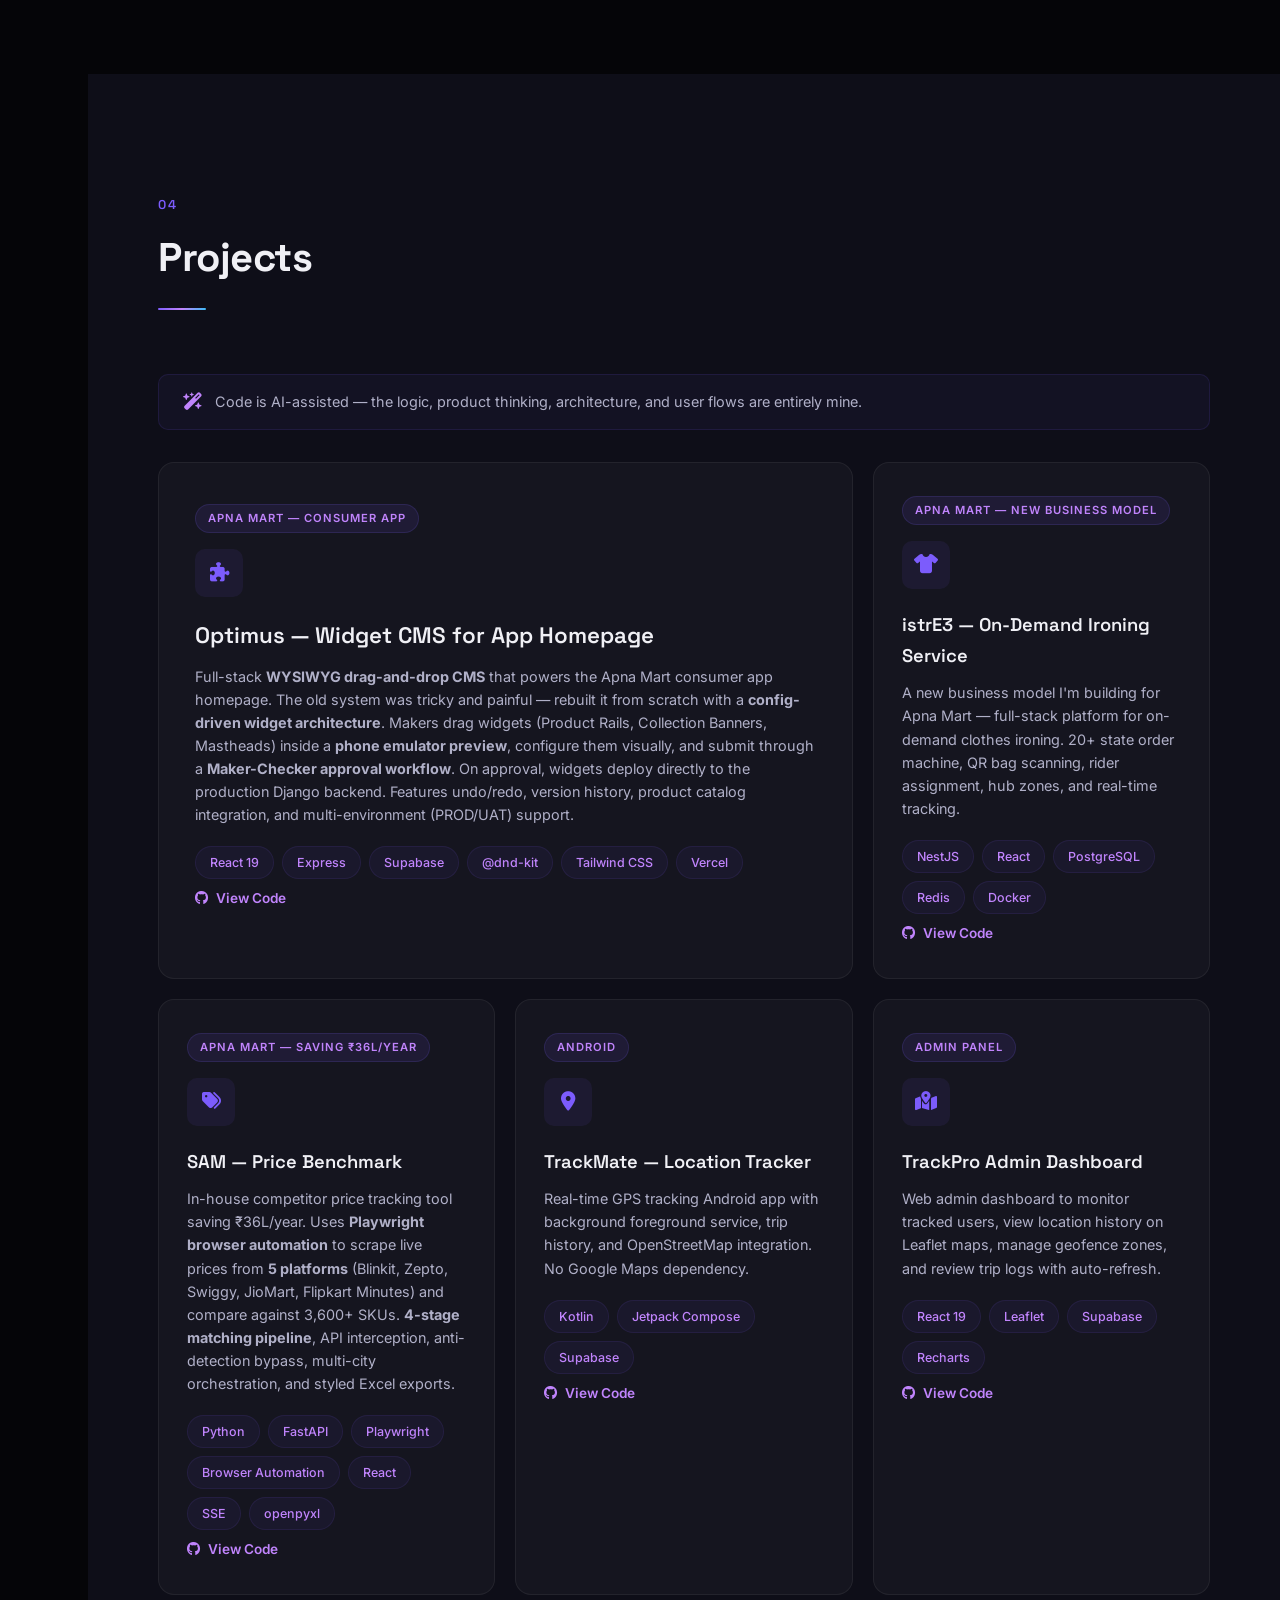
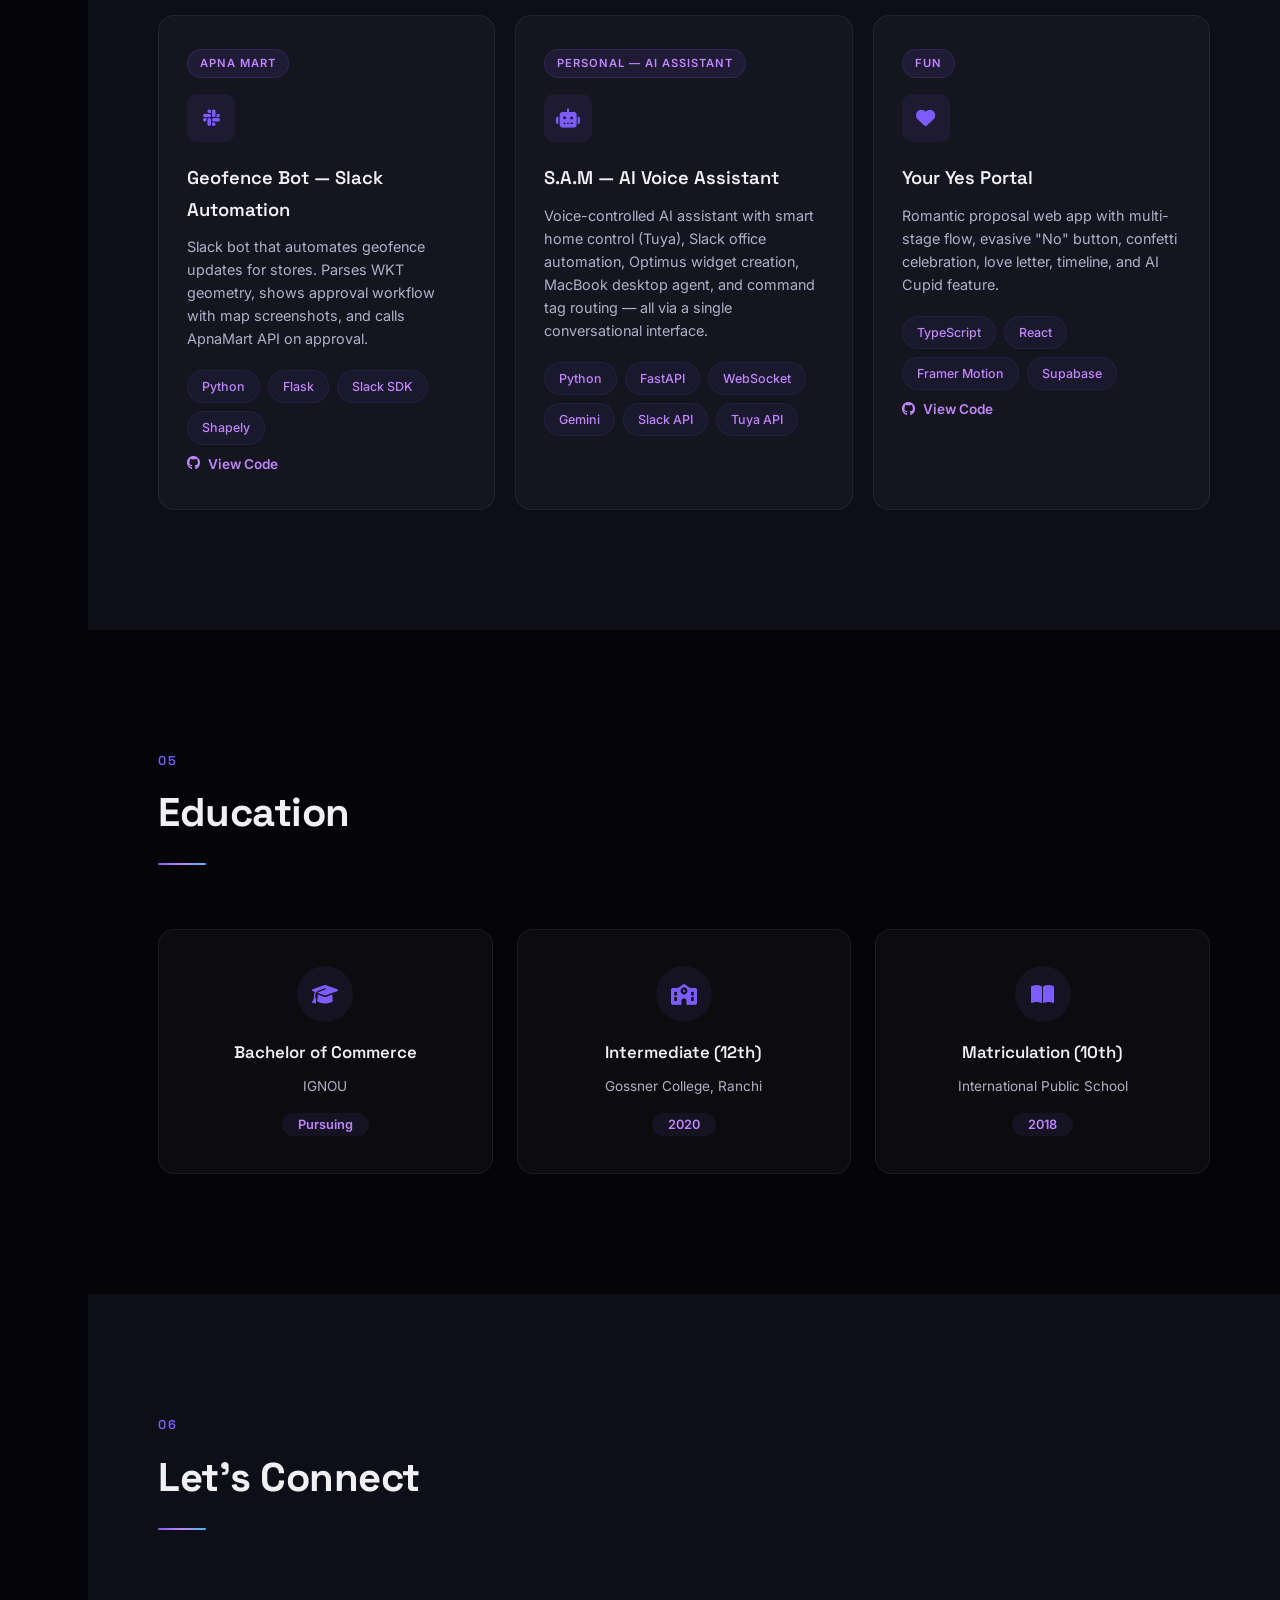
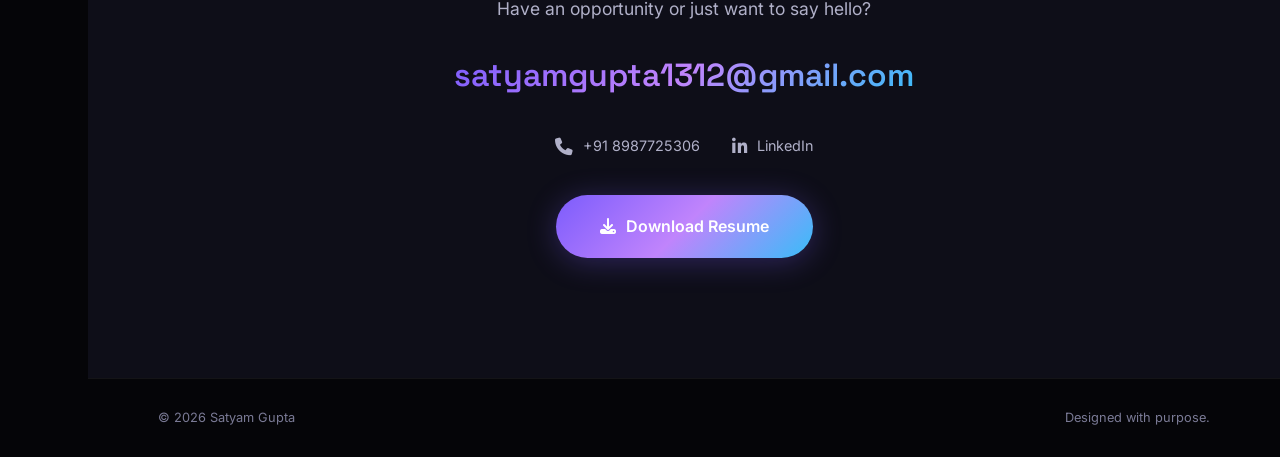
==== commit bf58256d: "Add S.A.M AI Assistant project, compress resume to single page Co-Authored-By: Claude Opus 4.6 (1M c" ====
--- a/index.html
+++ b/index.html
@@ -476,6 +476,21 @@
                 </div>
                 <div class="project-card" data-tilt>
                     <div class="project-glow"></div>
+                    <div class="project-badge">Personal — AI Assistant</div>
+                    <div class="project-icon-wrap"><i class="fas fa-robot"></i></div>
+                    <h3>S.A.M — AI Voice Assistant</h3>
+                    <p>Voice-controlled AI assistant with smart home control (Tuya), Slack office automation, Optimus widget creation, MacBook desktop agent, and command tag routing — all via a single conversational interface.</p>
+                    <div class="project-tags">
+                        <span>Python</span>
+                        <span>FastAPI</span>
+                        <span>WebSocket</span>
+                        <span>Gemini</span>
+                        <span>Slack API</span>
+                        <span>Tuya API</span>
+                    </div>
+                </div>
+                <div class="project-card" data-tilt>
+                    <div class="project-glow"></div>
                     <div class="project-badge">Fun</div>
                     <div class="project-icon-wrap"><i class="fas fa-heart"></i></div>
                     <h3>Your Yes Portal</h3>
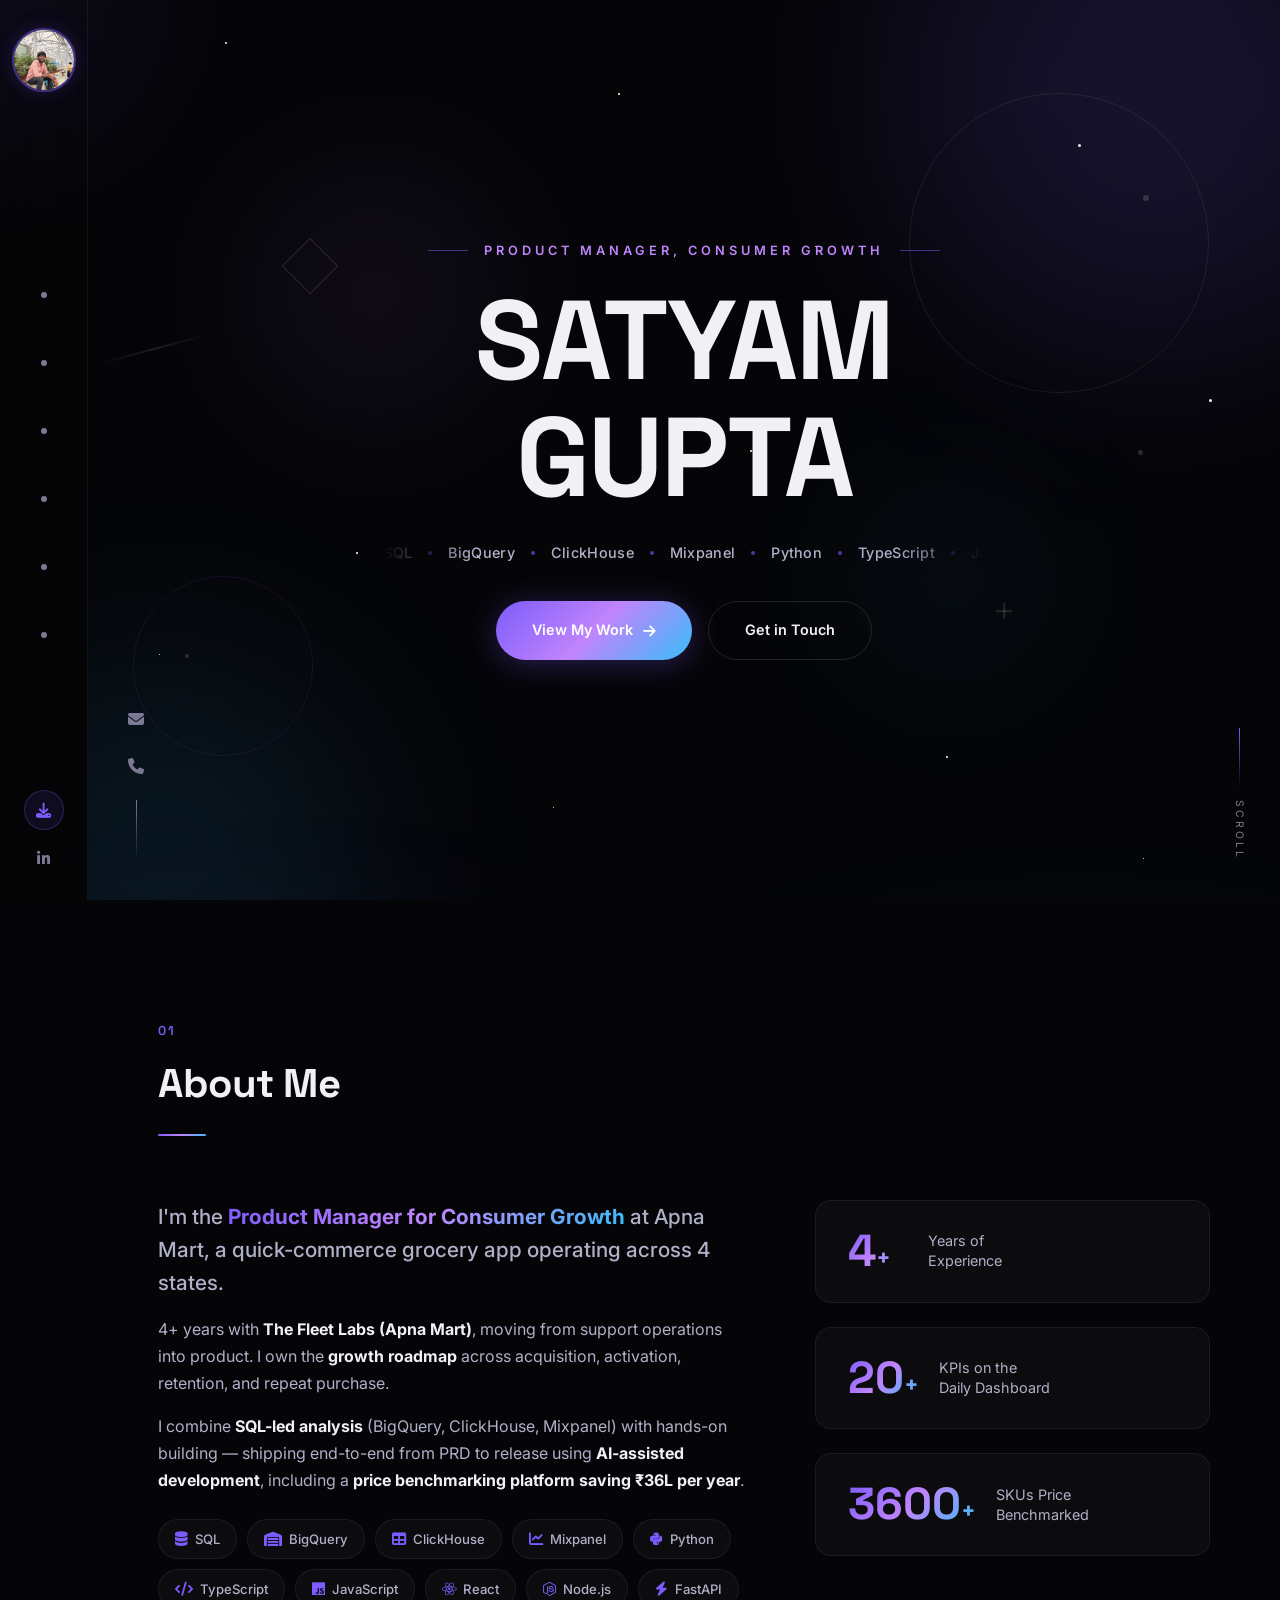
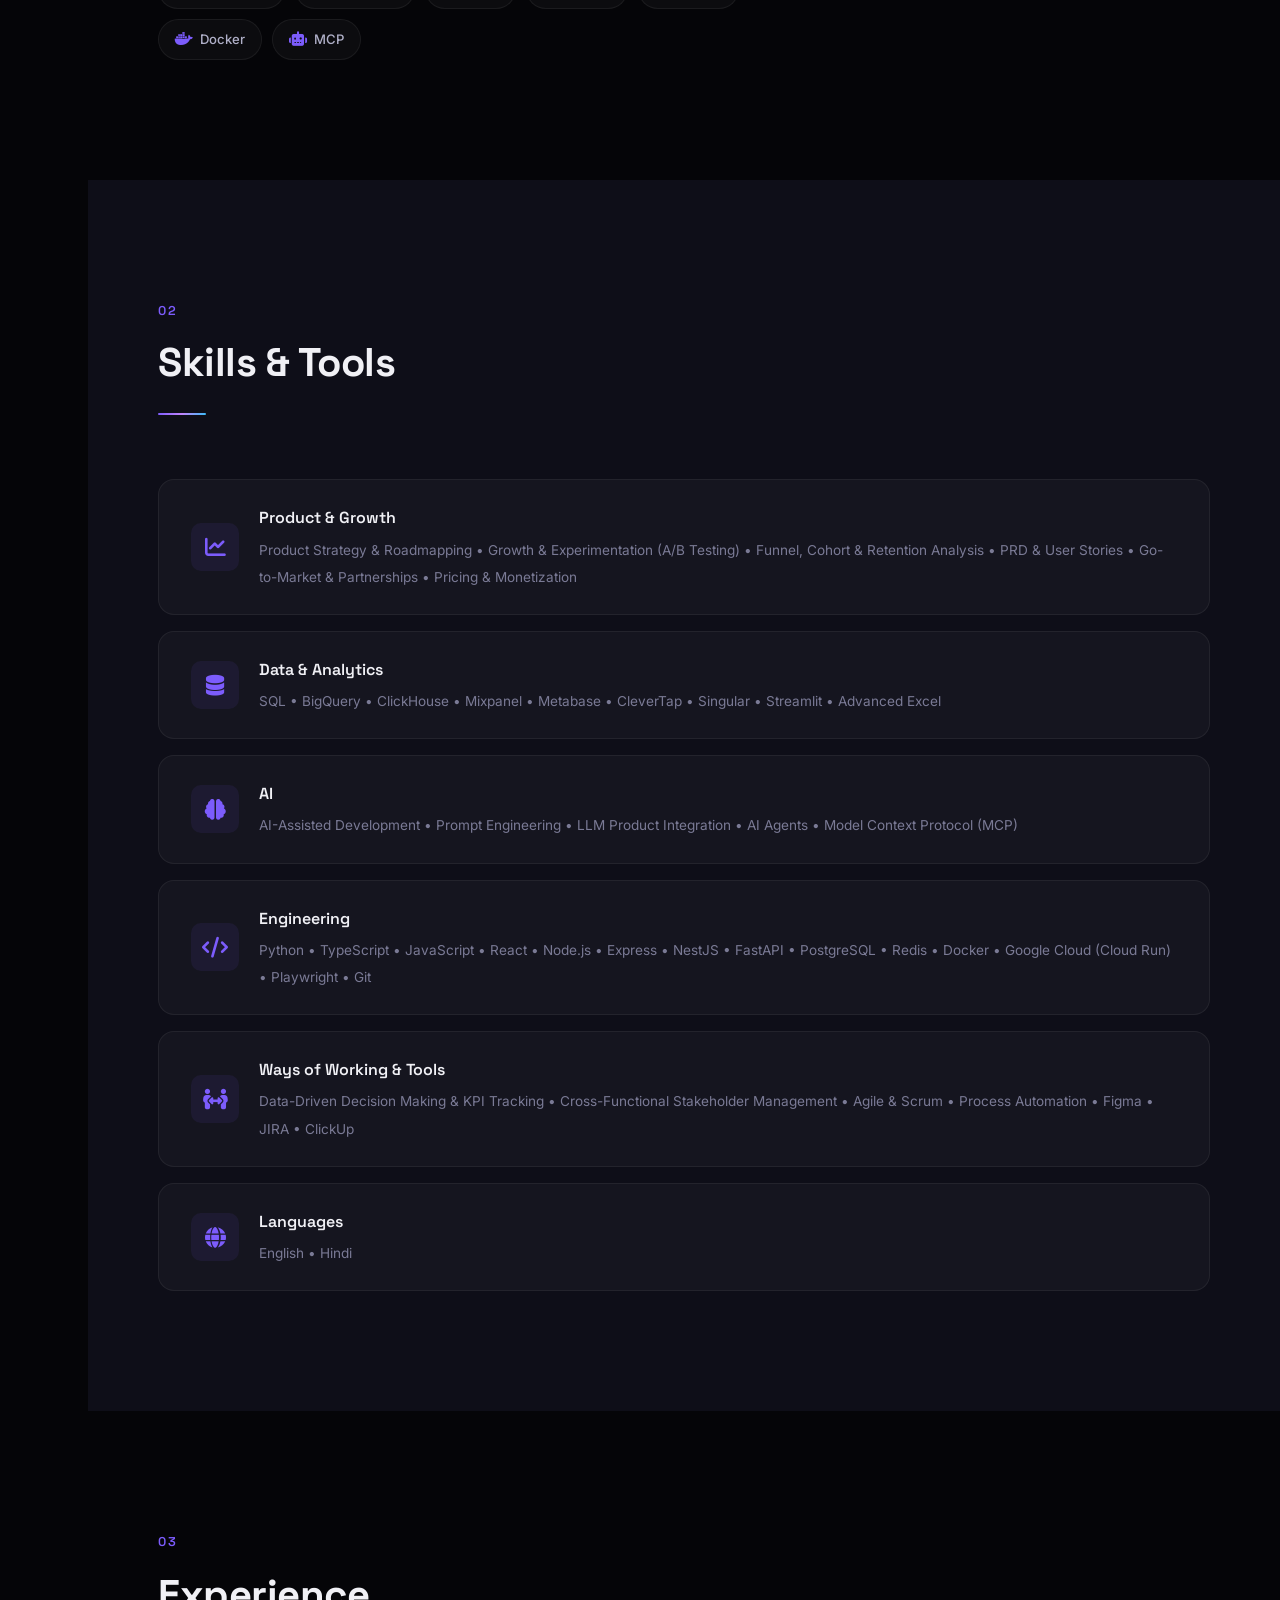
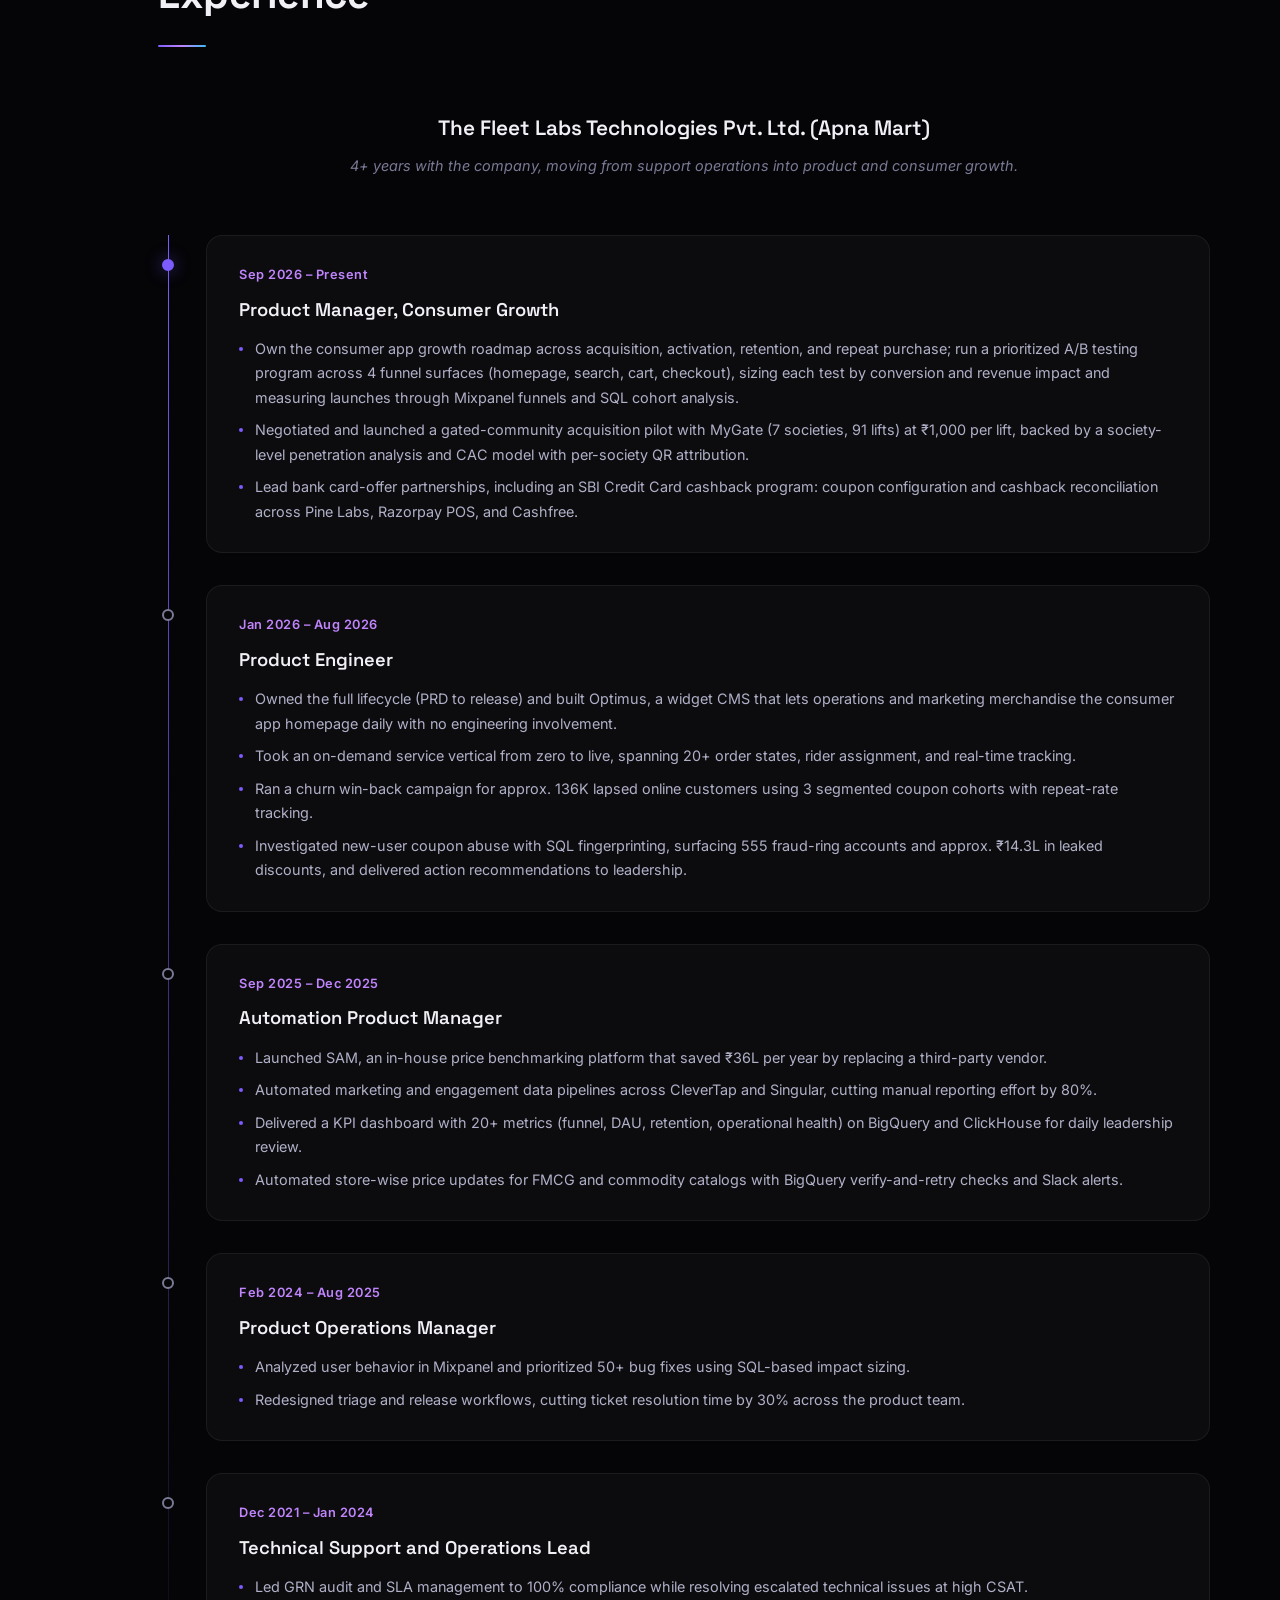
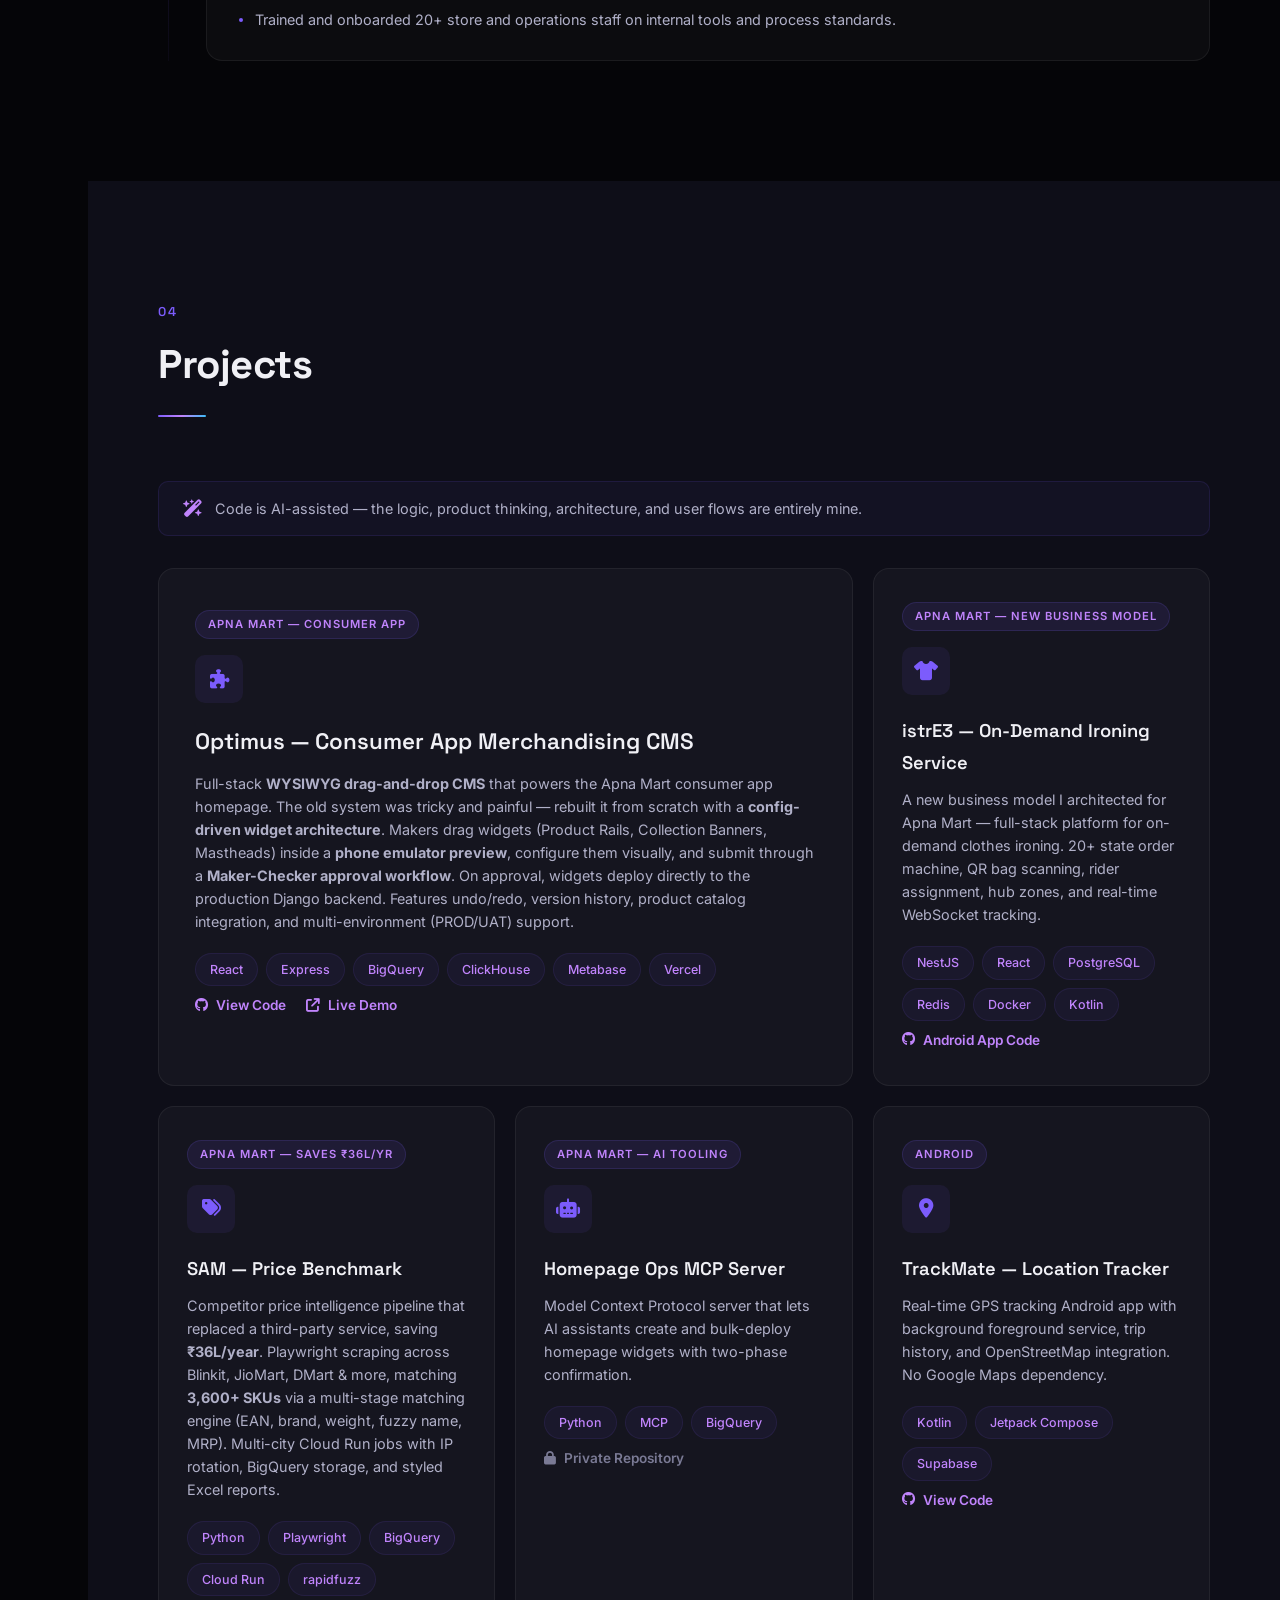
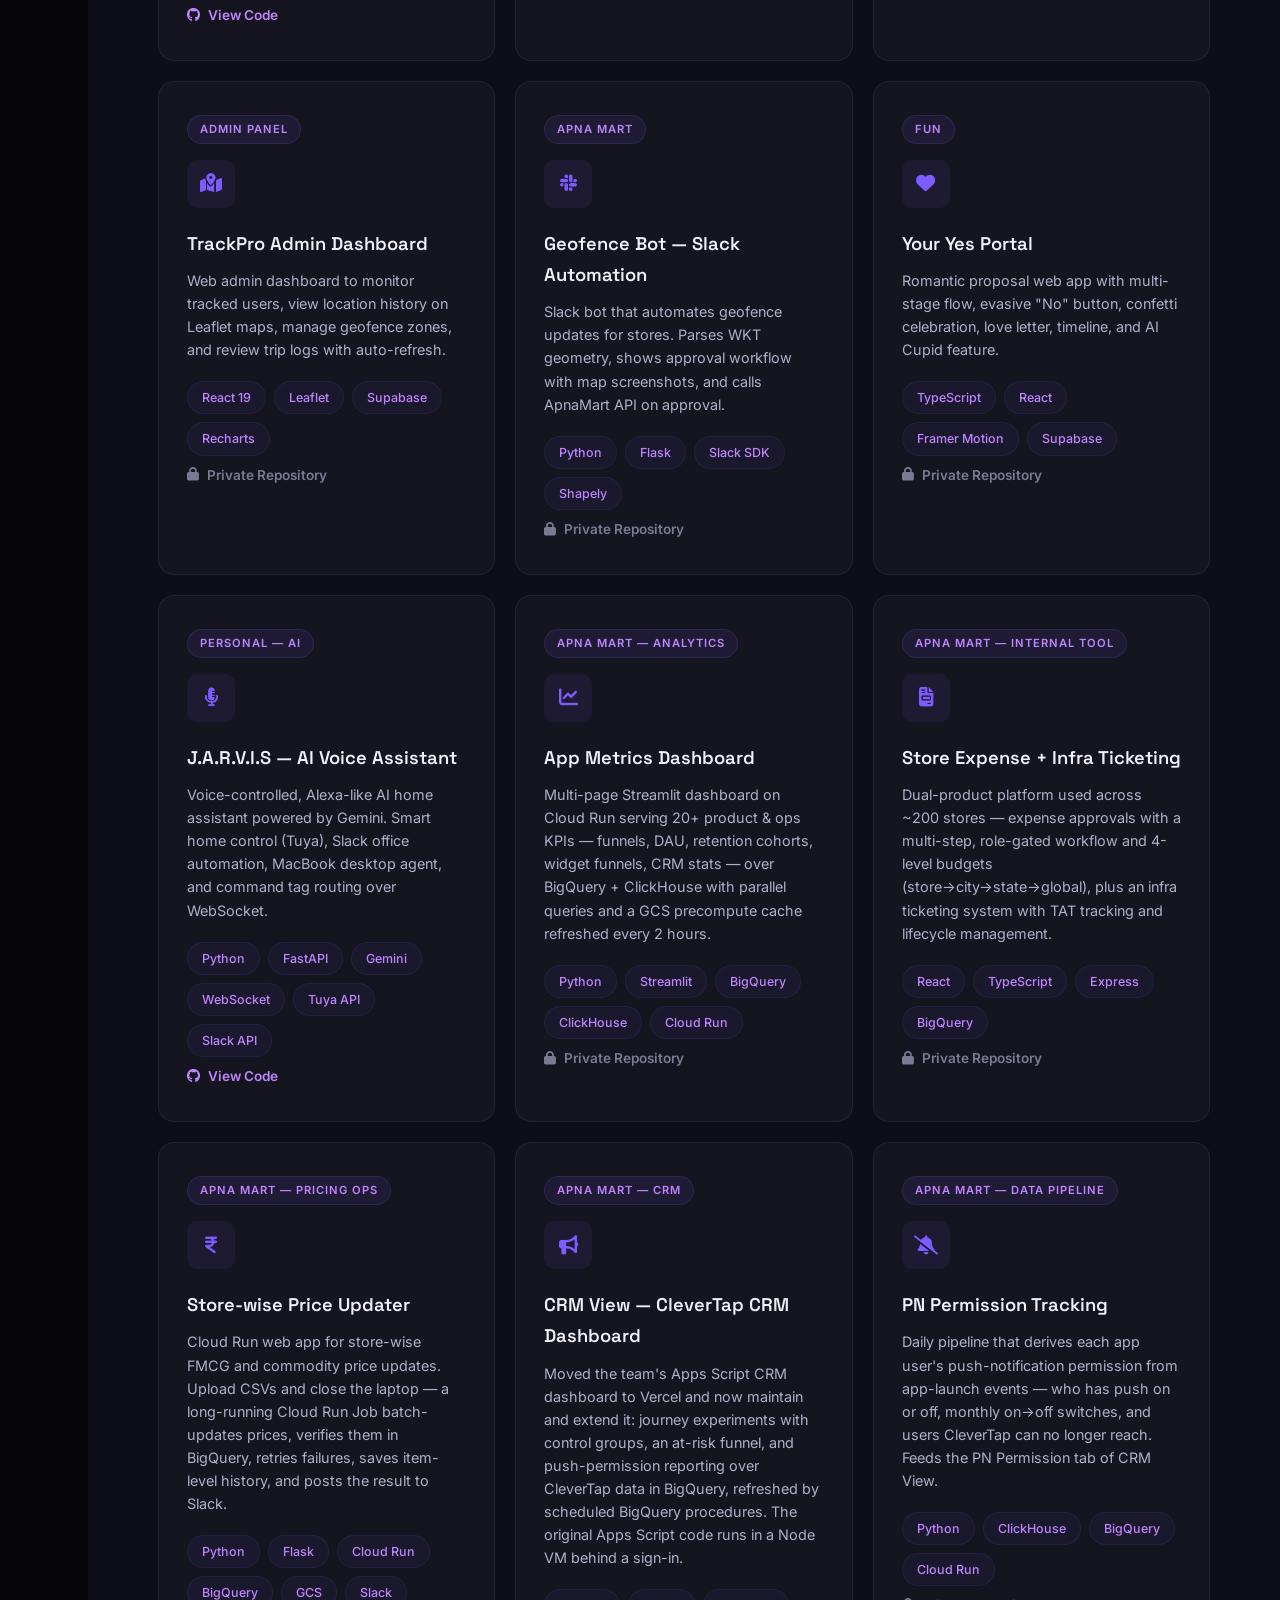
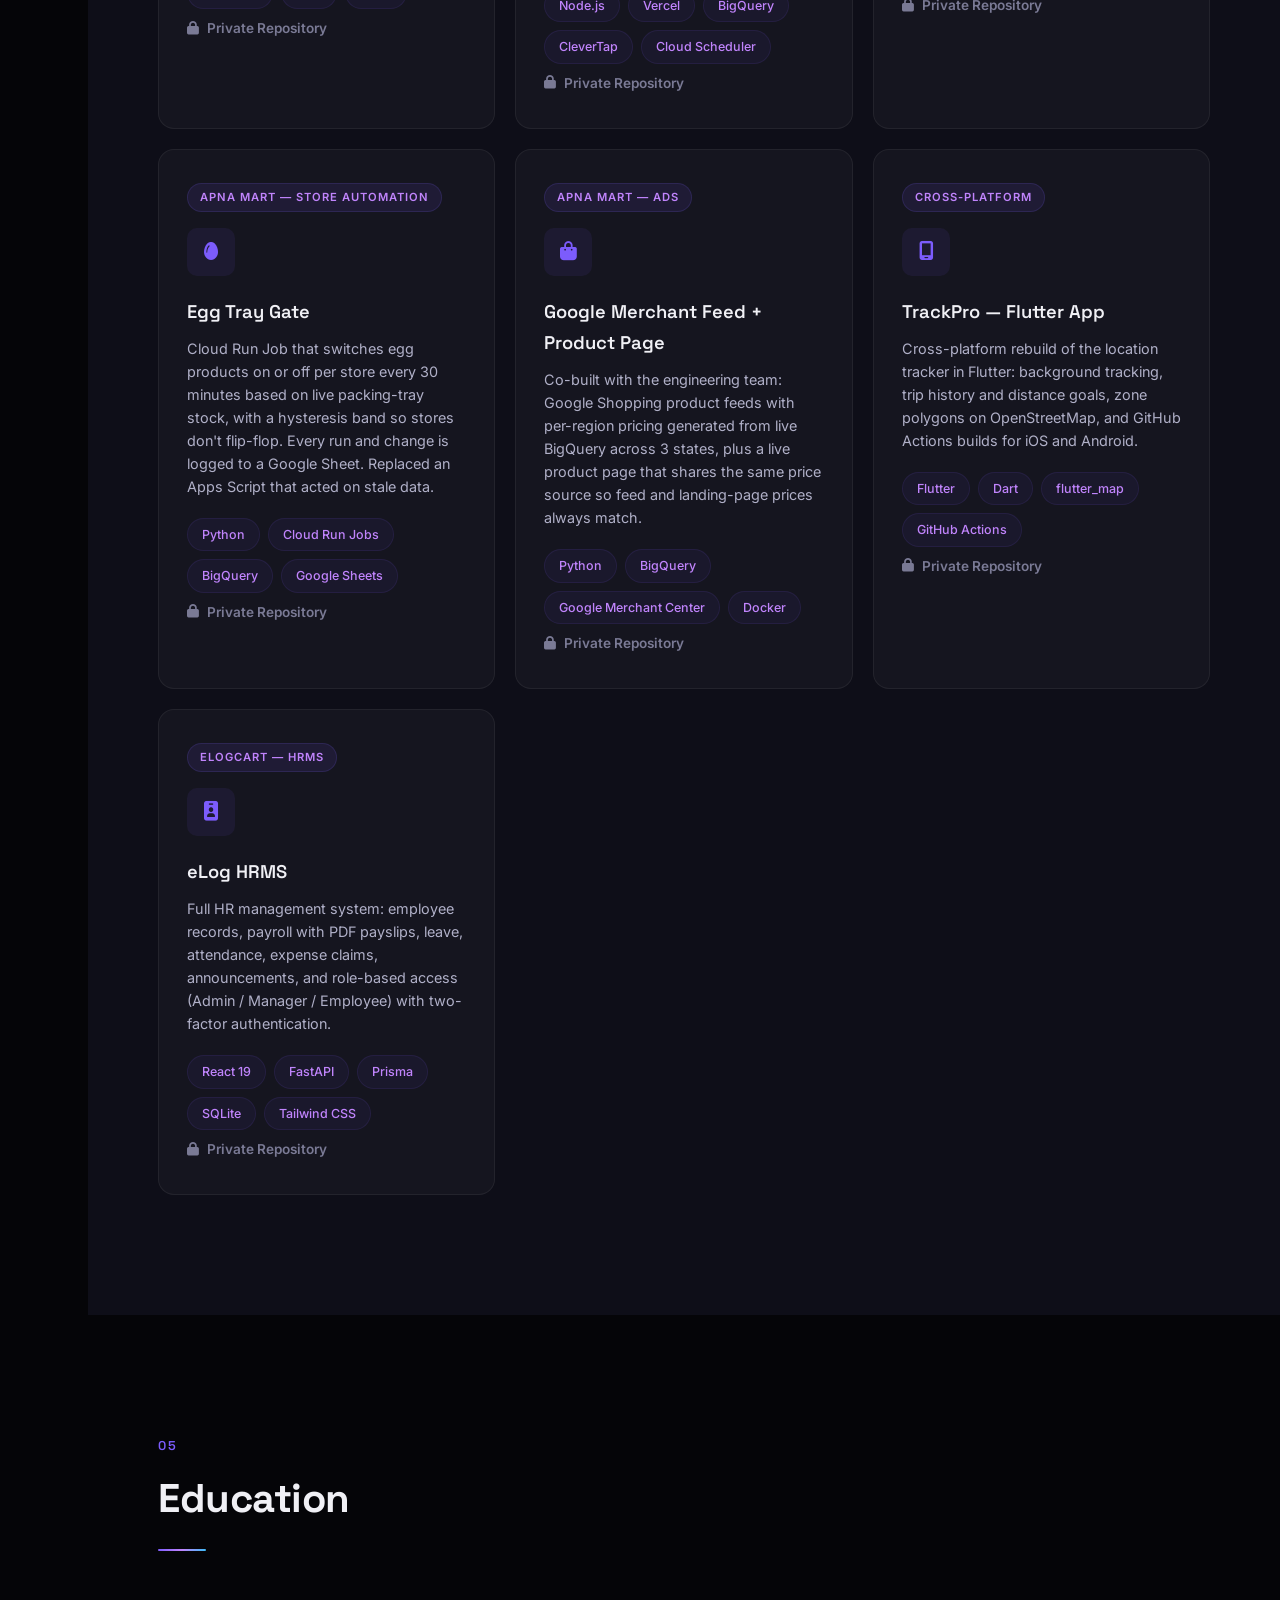
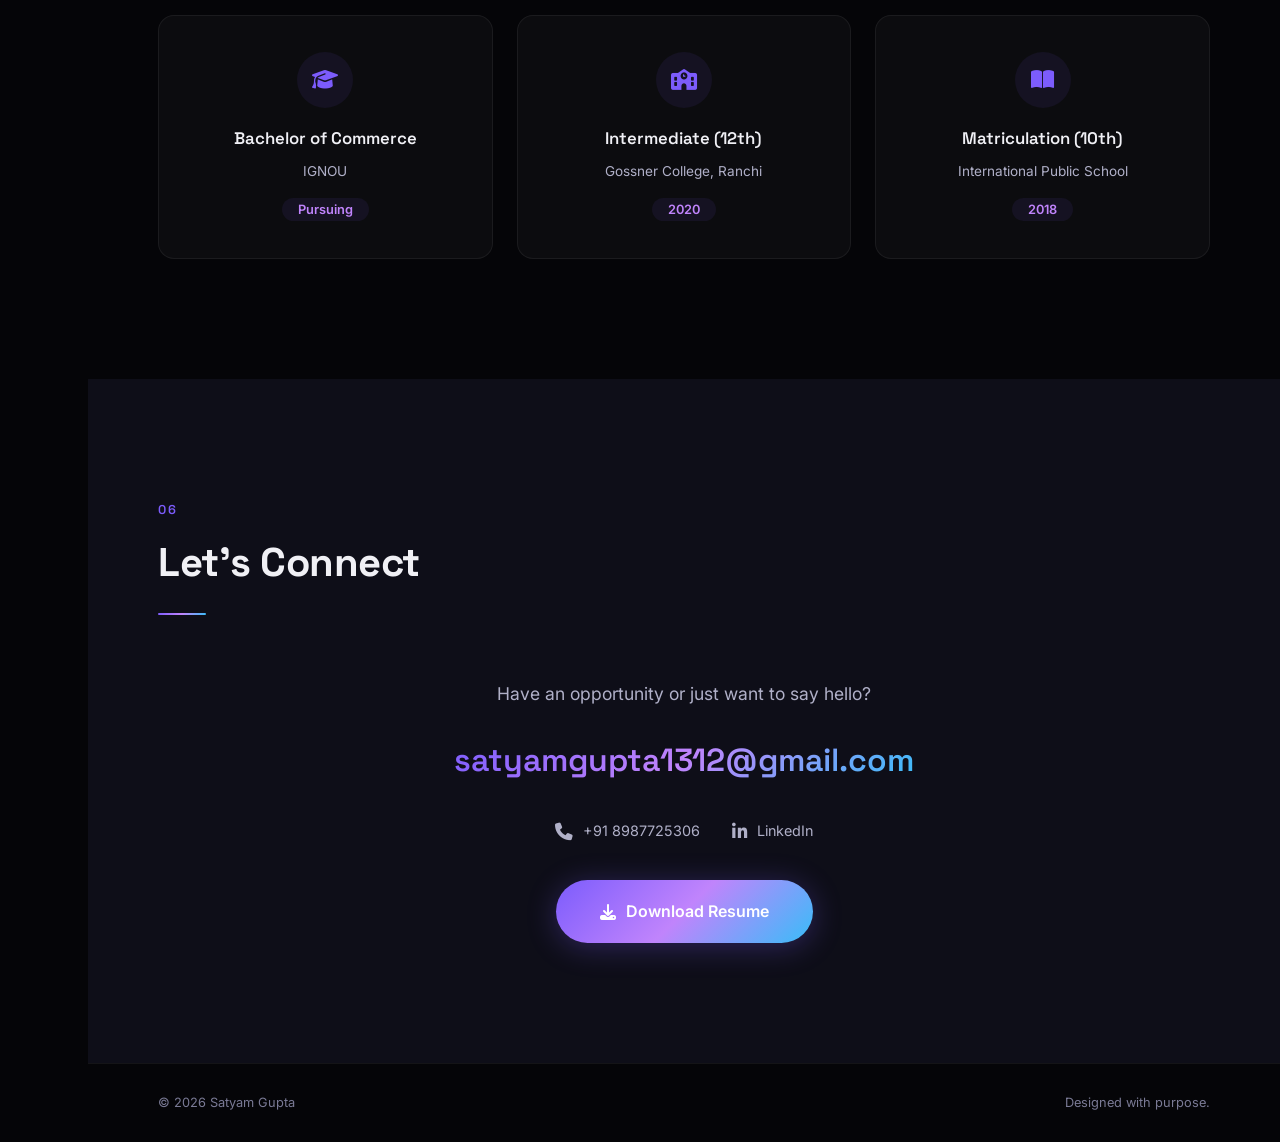
==== commit 2241be5b: "feat(content): update portfolio from cv and add projects Why: the site still said "Product Engineer"" ====
--- a/index.html
+++ b/index.html
@@ -3,7 +3,7 @@
 <head>
     <meta charset="UTF-8">
     <meta name="viewport" content="width=device-width, initial-scale=1.0">
-    <title>Satyam Gupta | Product Engineer</title>
+    <title>Satyam Gupta | Product Manager, Consumer Growth</title>
     <link rel="stylesheet" href="style.css">
     <link href="https://fonts.googleapis.com/css2?family=Space+Grotesk:wght@300;400;500;600;700&family=Inter:wght@300;400;500;600;700;800&display=swap" rel="stylesheet">
     <link rel="stylesheet" href="https://cdnjs.cloudflare.com/ajax/libs/font-awesome/6.5.0/css/all.min.css">
@@ -16,7 +16,7 @@
         <img src="satyam.jpg" alt="Satyam Gupta">
         <div class="photo-overlay-info">
             <p class="photo-overlay-name">SATYAM GUPTA</p>
-            <p class="photo-overlay-role">Product Engineer</p>
+            <p class="photo-overlay-role">Product Manager, Consumer Growth</p>
         </div>
     </div>
 
@@ -95,7 +95,7 @@
                 <div class="hero-content">
                     <div class="hero-label">
                         <span class="line"></span>
-                        <span>PRODUCT ENGINEER</span>
+                        <span>PRODUCT MANAGER, CONSUMER GROWTH</span>
                         <span class="line"></span>
                     </div>
                     <h1 class="hero-name">
@@ -104,35 +104,35 @@
                     </h1>
                     <div class="hero-tech-scroll">
                 <div class="hero-tech-track">
+                    <span>SQL</span><span class="tech-dot"></span>
+                    <span>BigQuery</span><span class="tech-dot"></span>
+                    <span>ClickHouse</span><span class="tech-dot"></span>
+                    <span>Mixpanel</span><span class="tech-dot"></span>
                     <span>Python</span><span class="tech-dot"></span>
+                    <span>TypeScript</span><span class="tech-dot"></span>
                     <span>JavaScript</span><span class="tech-dot"></span>
+                    <span>React</span><span class="tech-dot"></span>
+                    <span>Node.js</span><span class="tech-dot"></span>
+                    <span>FastAPI</span><span class="tech-dot"></span>
+                    <span>PostgreSQL</span><span class="tech-dot"></span>
+                    <span>Docker</span><span class="tech-dot"></span>
+                    <span>Cloud Run</span><span class="tech-dot"></span>
+                    <span>MCP</span><span class="tech-dot"></span>
+                    <!-- Duplicate for seamless loop -->
+                    <span>SQL</span><span class="tech-dot"></span>
+                    <span>BigQuery</span><span class="tech-dot"></span>
+                    <span>ClickHouse</span><span class="tech-dot"></span>
+                    <span>Mixpanel</span><span class="tech-dot"></span>
+                    <span>Python</span><span class="tech-dot"></span>
                     <span>TypeScript</span><span class="tech-dot"></span>
-                    <span>SQL</span><span class="tech-dot"></span>
+                    <span>JavaScript</span><span class="tech-dot"></span>
                     <span>React</span><span class="tech-dot"></span>
-                    <span>NestJS</span><span class="tech-dot"></span>
+                    <span>Node.js</span><span class="tech-dot"></span>
                     <span>FastAPI</span><span class="tech-dot"></span>
-                    <span>Kotlin</span><span class="tech-dot"></span>
-                    <span>Express</span><span class="tech-dot"></span>
-                    <span>Flask</span><span class="tech-dot"></span>
-                    <span>Apps Script</span><span class="tech-dot"></span>
+                    <span>PostgreSQL</span><span class="tech-dot"></span>
                     <span>Docker</span><span class="tech-dot"></span>
-                    <span>Supabase</span><span class="tech-dot"></span>
-                    <span>Tailwind CSS</span><span class="tech-dot"></span>
-                    <!-- Duplicate for seamless loop -->
-                    <span>Python</span><span class="tech-dot"></span>
-                    <span>JavaScript</span><span class="tech-dot"></span>
-                    <span>TypeScript</span><span class="tech-dot"></span>
-                    <span>SQL</span><span class="tech-dot"></span>
-                    <span>React</span><span class="tech-dot"></span>
-                    <span>NestJS</span><span class="tech-dot"></span>
-                    <span>FastAPI</span><span class="tech-dot"></span>
-                    <span>Kotlin</span><span class="tech-dot"></span>
-                    <span>Express</span><span class="tech-dot"></span>
-                    <span>Flask</span><span class="tech-dot"></span>
-                    <span>Apps Script</span><span class="tech-dot"></span>
-                    <span>Docker</span><span class="tech-dot"></span>
-                    <span>Supabase</span><span class="tech-dot"></span>
-                    <span>Tailwind CSS</span><span class="tech-dot"></span>
+                    <span>Cloud Run</span><span class="tech-dot"></span>
+                    <span>MCP</span><span class="tech-dot"></span>
                 </div>
             </div>
                     <div class="hero-cta">
@@ -187,22 +187,22 @@
             </div>
             <div class="about-grid" data-aos>
                 <div class="about-text">
-                    <p class="about-lead">I'm a <span class="highlight">Product Engineer</span> who builds full-stack products, automates operations, and solves real business problems.</p>
-                    <p>At <strong>The Fleets Labs (Apna Mart)</strong>, I've built a <strong>drag-and-drop widget CMS</strong> for the consumer app homepage, engineered a complete <strong>on-demand ironing service platform</strong> as a new business model, automated <strong>marketing data pipelines</strong> with CleverTap & Singular APIs, built a <strong>Slack bot for geofence management</strong>, and created a <strong>multi-platform price benchmarking tool</strong> that scrapes Blinkit, Zepto, Swiggy & more.</p>
-                    <p>I also built a <strong>real-time GPS tracking system</strong> (Android app + admin dashboard) and various automation tools. Rapidly promoted through 6+ roles — from store operations to product engineering.</p>
+                    <p class="about-lead">I'm the <span class="highlight">Product Manager for Consumer Growth</span> at Apna Mart, a quick-commerce grocery app operating across 4 states.</p>
+                    <p>4+ years with <strong>The Fleet Labs (Apna Mart)</strong>, moving from support operations into product. I own the <strong>growth roadmap</strong> across acquisition, activation, retention, and repeat purchase.</p>
+                    <p>I combine <strong>SQL-led analysis</strong> (BigQuery, ClickHouse, Mixpanel) with hands-on building — shipping end-to-end from PRD to release using <strong>AI-assisted development</strong>, including a <strong>price benchmarking platform saving ₹36L per year</strong>.</p>
                     <div class="about-tech-stack">
+                        <span class="tech-chip"><i class="fas fa-database"></i> SQL</span>
+                        <span class="tech-chip"><i class="fas fa-warehouse"></i> BigQuery</span>
+                        <span class="tech-chip"><i class="fas fa-table"></i> ClickHouse</span>
+                        <span class="tech-chip"><i class="fas fa-chart-line"></i> Mixpanel</span>
                         <span class="tech-chip"><i class="fab fa-python"></i> Python</span>
+                        <span class="tech-chip"><i class="fas fa-code"></i> TypeScript</span>
                         <span class="tech-chip"><i class="fab fa-js"></i> JavaScript</span>
-                        <span class="tech-chip"><i class="fas fa-code"></i> TypeScript</span>
-                        <span class="tech-chip"><i class="fas fa-database"></i> SQL</span>
                         <span class="tech-chip"><i class="fab fa-react"></i> React</span>
-                        <span class="tech-chip"><i class="fas fa-server"></i> NestJS</span>
+                        <span class="tech-chip"><i class="fab fa-node-js"></i> Node.js</span>
                         <span class="tech-chip"><i class="fas fa-bolt"></i> FastAPI</span>
-                        <span class="tech-chip"><i class="fab fa-android"></i> Kotlin</span>
-                        <span class="tech-chip"><i class="fab fa-google"></i> Apps Script</span>
-                        <span class="tech-chip"><i class="fas fa-flask-vial"></i> Flask</span>
                         <span class="tech-chip"><i class="fab fa-docker"></i> Docker</span>
-                        <span class="tech-chip"><i class="fas fa-wind"></i> Tailwind CSS</span>
+                        <span class="tech-chip"><i class="fas fa-robot"></i> MCP</span>
                     </div>
                 </div>
                 <div class="about-metrics">
@@ -211,12 +211,12 @@
                         <div class="metric-label">Years of<br>Experience</div>
                     </div>
                     <div class="metric">
-                        <div class="metric-value" data-count="7">0</div>
-                        <div class="metric-label">Roles<br>Held</div>
+                        <div class="metric-value" data-count="20">0</div>
+                        <div class="metric-label">KPIs on the<br>Daily Dashboard</div>
                     </div>
                     <div class="metric">
-                        <div class="metric-value" data-count="6">0</div>
-                        <div class="metric-label">Rapid<br>Promotions</div>
+                        <div class="metric-value" data-count="3600">0</div>
+                        <div class="metric-label">SKUs Price<br>Benchmarked</div>
                     </div>
                 </div>
             </div>
@@ -234,38 +234,38 @@
             <div class="skills-orbit" data-aos>
                 <div class="skills-flex">
                     <div class="skill-pill" data-tilt>
+                        <i class="fas fa-chart-line"></i>
+                        <div>
+                            <h3>Product & Growth</h3>
+                            <span>Product Strategy & Roadmapping &bull; Growth & Experimentation (A/B Testing) &bull; Funnel, Cohort & Retention Analysis &bull; PRD & User Stories &bull; Go-to-Market & Partnerships &bull; Pricing & Monetization</span>
+                        </div>
+                    </div>
+                    <div class="skill-pill" data-tilt>
                         <i class="fas fa-database"></i>
                         <div>
-                            <h3>Data Analysis</h3>
-                            <span>SQL &bull; Excel (Advanced) &bull; Mixpanel</span>
+                            <h3>Data & Analytics</h3>
+                            <span>SQL &bull; BigQuery &bull; ClickHouse &bull; Mixpanel &bull; Metabase &bull; CleverTap &bull; Singular &bull; Streamlit &bull; Advanced Excel</span>
+                        </div>
+                    </div>
+                    <div class="skill-pill" data-tilt>
+                        <i class="fas fa-brain"></i>
+                        <div>
+                            <h3>AI</h3>
+                            <span>AI-Assisted Development &bull; Prompt Engineering &bull; LLM Product Integration &bull; AI Agents &bull; Model Context Protocol (MCP)</span>
                         </div>
                     </div>
                     <div class="skill-pill" data-tilt>
                         <i class="fas fa-code"></i>
                         <div>
-                            <h3>Development & Scripting</h3>
-                            <span>Python &bull; TypeScript &bull; JavaScript &bull; Kotlin &bull; Apps Script &bull; APIs</span>
+                            <h3>Engineering</h3>
+                            <span>Python &bull; TypeScript &bull; JavaScript &bull; React &bull; Node.js &bull; Express &bull; NestJS &bull; FastAPI &bull; PostgreSQL &bull; Redis &bull; Docker &bull; Google Cloud (Cloud Run) &bull; Playwright &bull; Git</span>
                         </div>
                     </div>
                     <div class="skill-pill" data-tilt>
-                        <i class="fas fa-pen-ruler"></i>
+                        <i class="fas fa-people-arrows"></i>
                         <div>
-                            <h3>Design & Tools</h3>
-                            <span>Photoshop &bull; Figma &bull; AI Prompting</span>
-                        </div>
-                    </div>
-                    <div class="skill-pill" data-tilt>
-                        <i class="fas fa-vial"></i>
-                        <div>
-                            <h3>QA & Testing</h3>
-                            <span>UAT &bull; Software Quality Assurance</span>
-                        </div>
-                    </div>
-                    <div class="skill-pill" data-tilt>
-                        <i class="fas fa-brain"></i>
-                        <div>
-                            <h3>AI & Prompt Engineering</h3>
-                            <span>ChatGPT &bull; Claude &bull; AI-Assisted Development &bull; Prompt Design</span>
+                            <h3>Ways of Working & Tools</h3>
+                            <span>Data-Driven Decision Making & KPI Tracking &bull; Cross-Functional Stakeholder Management &bull; Agile & Scrum &bull; Process Automation &bull; Figma &bull; JIRA &bull; ClickUp</span>
                         </div>
                     </div>
                     <div class="skill-pill" data-tilt>
@@ -289,8 +289,8 @@
                 <div class="title-line"></div>
             </div>
             <div class="exp-company" data-aos>
-                <h3>The Fleets Labs Technologies Pvt. Ltd.</h3>
-                <p>Rapidly promoted through operations to product, automation, and engineering roles.</p>
+                <h3>The Fleet Labs Technologies Pvt. Ltd. (Apna Mart)</h3>
+                <p>4+ years with the company, moving from support operations into product and consumer growth.</p>
             </div>
             <div class="timeline" data-aos>
                 <div class="timeline-track"></div>
@@ -298,11 +298,12 @@
                 <div class="timeline-item">
                     <div class="timeline-dot active"></div>
                     <div class="timeline-card" data-tilt>
-                        <div class="timeline-date">Present</div>
-                        <h3>Product Engineer</h3>
+                        <div class="timeline-date">Sep 2026 &ndash; Present</div>
+                        <h3>Product Manager, Consumer Growth</h3>
                         <ul>
-                            <li>Building and engineering product solutions, driving technical implementation end-to-end.</li>
-                            <li>Collaborating cross-functionally to design, develop, and ship product features.</li>
+                            <li>Own the consumer app growth roadmap across acquisition, activation, retention, and repeat purchase; run a prioritized A/B testing program across 4 funnel surfaces (homepage, search, cart, checkout), sizing each test by conversion and revenue impact and measuring launches through Mixpanel funnels and SQL cohort analysis.</li>
+                            <li>Negotiated and launched a gated-community acquisition pilot with MyGate (7 societies, 91 lifts) at ₹1,000 per lift, backed by a society-level penetration analysis and CAC model with per-society QR attribution.</li>
+                            <li>Lead bank card-offer partnerships, including an SBI Credit Card cashback program: coupon configuration and cashback reconciliation across Pine Labs, Razorpay POS, and Cashfree.</li>
                         </ul>
                     </div>
                 </div>
@@ -310,12 +311,13 @@
                 <div class="timeline-item">
                     <div class="timeline-dot"></div>
                     <div class="timeline-card" data-tilt>
-                        <div class="timeline-date">Sep 2025</div>
-                        <h3>Automation Product Manager</h3>
+                        <div class="timeline-date">Jan 2026 &ndash; Aug 2026</div>
+                        <h3>Product Engineer</h3>
                         <ul>
-                            <li>Spearheaded automation using JavaScript (Apps Script) and Python to reduce manual tasks.</li>
-                            <li>Automated data flows between spreadsheets and external APIs (CleverTap, Singular).</li>
-                            <li>Built automated dashboards for product KPIs and engagement metrics.</li>
+                            <li>Owned the full lifecycle (PRD to release) and built Optimus, a widget CMS that lets operations and marketing merchandise the consumer app homepage daily with no engineering involvement.</li>
+                            <li>Took an on-demand service vertical from zero to live, spanning 20+ order states, rider assignment, and real-time tracking.</li>
+                            <li>Ran a churn win-back campaign for approx. 136K lapsed online customers using 3 segmented coupon cohorts with repeat-rate tracking.</li>
+                            <li>Investigated new-user coupon abuse with SQL fingerprinting, surfacing 555 fraud-ring accounts and approx. ₹14.3L in leaked discounts, and delivered action recommendations to leadership.</li>
                         </ul>
                     </div>
                 </div>
@@ -323,12 +325,13 @@
                 <div class="timeline-item">
                     <div class="timeline-dot"></div>
                     <div class="timeline-card" data-tilt>
-                        <div class="timeline-date">Feb 2024 – Aug 2025</div>
-                        <h3>Product Ops</h3>
+                        <div class="timeline-date">Sep 2025 &ndash; Dec 2025</div>
+                        <h3>Automation Product Manager</h3>
                         <ul>
-                            <li>Bridged support and product teams using Mixpanel for behavior analysis.</li>
-                            <li>Identified bugs and feature requests, prioritizing with SQL-based data validation.</li>
-                            <li>Optimized workflows for faster ticket resolution and smoother launches.</li>
+                            <li>Launched SAM, an in-house price benchmarking platform that saved ₹36L per year by replacing a third-party vendor.</li>
+                            <li>Automated marketing and engagement data pipelines across CleverTap and Singular, cutting manual reporting effort by 80%.</li>
+                            <li>Delivered a KPI dashboard with 20+ metrics (funnel, DAU, retention, operational health) on BigQuery and ClickHouse for daily leadership review.</li>
+                            <li>Automated store-wise price updates for FMCG and commodity catalogs with BigQuery verify-and-retry checks and Slack alerts.</li>
                         </ul>
                     </div>
                 </div>
@@ -336,11 +339,11 @@
                 <div class="timeline-item">
                     <div class="timeline-dot"></div>
                     <div class="timeline-card" data-tilt>
-                        <div class="timeline-date">Feb 2023 – Jan 2024</div>
-                        <h3>Tech Support</h3>
+                        <div class="timeline-date">Feb 2024 &ndash; Aug 2025</div>
+                        <h3>Product Operations Manager</h3>
                         <ul>
-                            <li>Resolved complex technical issues ensuring high customer satisfaction.</li>
-                            <li>Collaborated with QA to document issues and assist in UAT.</li>
+                            <li>Analyzed user behavior in Mixpanel and prioritized 50+ bug fixes using SQL-based impact sizing.</li>
+                            <li>Redesigned triage and release workflows, cutting ticket resolution time by 30% across the product team.</li>
                         </ul>
                     </div>
                 </div>
@@ -348,23 +351,11 @@
                 <div class="timeline-item">
                     <div class="timeline-dot"></div>
                     <div class="timeline-card" data-tilt>
-                        <div class="timeline-date">Jun 2022 – Feb 2023</div>
-                        <h3>GRN & Audit Lead / SLA Manager</h3>
+                        <div class="timeline-date">Dec 2021 &ndash; Jan 2024</div>
+                        <h3>Technical Support and Operations Lead</h3>
                         <ul>
-                            <li>Managed GRN process and led Audit Team to 100% compliance.</li>
-                            <li>Managed SLA for online orders, ensuring on-time delivery metrics.</li>
-                        </ul>
-                    </div>
-                </div>
-
-                <div class="timeline-item">
-                    <div class="timeline-dot"></div>
-                    <div class="timeline-card" data-tilt>
-                        <div class="timeline-date">Mar 2022 – Jun 2022</div>
-                        <h3>Trainer / Store Manager</h3>
-                        <ul>
-                            <li>Trained new staff on operations and store management software.</li>
-                            <li>Oversaw daily store operations and customer service standards.</li>
+                            <li>Led GRN audit and SLA management to 100% compliance while resolving escalated technical issues at high CSAT.</li>
+                            <li>Trained and onboarded 20+ store and operations staff on internal tools and process standards.</li>
                         </ul>
                     </div>
                 </div>
@@ -389,49 +380,62 @@
                     <div class="project-glow"></div>
                     <div class="project-badge">Apna Mart — Consumer App</div>
                     <div class="project-icon-wrap"><i class="fas fa-puzzle-piece"></i></div>
-                    <h3>Optimus — Widget CMS for App Homepage</h3>
+                    <h3>Optimus — Consumer App Merchandising CMS</h3>
                     <p>Full-stack <strong>WYSIWYG drag-and-drop CMS</strong> that powers the Apna Mart consumer app homepage. The old system was tricky and painful — rebuilt it from scratch with a <strong>config-driven widget architecture</strong>. Makers drag widgets (Product Rails, Collection Banners, Mastheads) inside a <strong>phone emulator preview</strong>, configure them visually, and submit through a <strong>Maker-Checker approval workflow</strong>. On approval, widgets deploy directly to the production Django backend. Features undo/redo, version history, product catalog integration, and multi-environment (PROD/UAT) support.</p>
                     <div class="project-tags">
-                        <span>React 19</span>
+                        <span>React</span>
                         <span>Express</span>
-                        <span>Supabase</span>
-                        <span>@dnd-kit</span>
-                        <span>Tailwind CSS</span>
+                        <span>BigQuery</span>
+                        <span>ClickHouse</span>
+                        <span>Metabase</span>
                         <span>Vercel</span>
                     </div>
                     <a href="https://github.com/satyamgupta546/optimus" target="_blank" class="project-link"><i class="fab fa-github"></i> View Code</a>
+                    <a href="https://optimus-app-teal.vercel.app" target="_blank" class="project-link" style="margin-left:16px"><i class="fas fa-arrow-up-right-from-square"></i> Live Demo</a>
                 </div>
                 <div class="project-card" data-tilt>
                     <div class="project-glow"></div>
                     <div class="project-badge">Apna Mart — New Business Model</div>
                     <div class="project-icon-wrap"><i class="fas fa-shirt"></i></div>
                     <h3>istrE3 — On-Demand Ironing Service</h3>
-                    <p>A new business model I'm building for Apna Mart — full-stack platform for on-demand clothes ironing. 20+ state order machine, QR bag scanning, rider assignment, hub zones, and real-time tracking.</p>
+                    <p>A new business model I architected for Apna Mart — full-stack platform for on-demand clothes ironing. 20+ state order machine, QR bag scanning, rider assignment, hub zones, and real-time WebSocket tracking.</p>
                     <div class="project-tags">
                         <span>NestJS</span>
                         <span>React</span>
                         <span>PostgreSQL</span>
                         <span>Redis</span>
                         <span>Docker</span>
-                    </div>
-                    <a href="https://github.com/satyamgupta546/istrE3" target="_blank" class="project-link"><i class="fab fa-github"></i> View Code</a>
-                </div>
-                <div class="project-card" data-tilt>
-                    <div class="project-glow"></div>
-                    <div class="project-badge">Apna Mart — Saving ₹36L/year</div>
+                        <span>Kotlin</span>
+                    </div>
+                    <a href="https://github.com/satyamgupta546/istrE32" target="_blank" class="project-link"><i class="fab fa-github"></i> Android App Code</a>
+                </div>
+                <div class="project-card" data-tilt>
+                    <div class="project-glow"></div>
+                    <div class="project-badge">Apna Mart — Saves ₹36L/yr</div>
                     <div class="project-icon-wrap"><i class="fas fa-tags"></i></div>
                     <h3>SAM — Price Benchmark</h3>
-                    <p>In-house competitor price tracking tool saving ₹36L/year. Uses <strong>Playwright browser automation</strong> to scrape live prices from <strong>5 platforms</strong> (Blinkit, Zepto, Swiggy, JioMart, Flipkart Minutes) and compare against 3,600+ SKUs. <strong>4-stage matching pipeline</strong>, API interception, anti-detection bypass, multi-city orchestration, and styled Excel exports.</p>
-                    <div class="project-tags">
-                        <span>Python</span>
-                        <span>FastAPI</span>
+                    <p>Competitor price intelligence pipeline that replaced a third-party service, saving <strong>₹36L/year</strong>. Playwright scraping across Blinkit, JioMart, DMart & more, matching <strong>3,600+ SKUs</strong> via a multi-stage matching engine (EAN, brand, weight, fuzzy name, MRP). Multi-city Cloud Run jobs with IP rotation, BigQuery storage, and styled Excel reports.</p>
+                    <div class="project-tags">
+                        <span>Python</span>
                         <span>Playwright</span>
-                        <span>Browser Automation</span>
-                        <span>React</span>
-                        <span>SSE</span>
-                        <span>openpyxl</span>
+                        <span>BigQuery</span>
+                        <span>Cloud Run</span>
+                        <span>rapidfuzz</span>
                     </div>
                     <a href="https://github.com/satyamgupta546/Price-benchmark" target="_blank" class="project-link"><i class="fab fa-github"></i> View Code</a>
+                </div>
+                <div class="project-card" data-tilt>
+                    <div class="project-glow"></div>
+                    <div class="project-badge">Apna Mart — AI Tooling</div>
+                    <div class="project-icon-wrap"><i class="fas fa-robot"></i></div>
+                    <h3>Homepage Ops MCP Server</h3>
+                    <p>Model Context Protocol server that lets AI assistants create and bulk-deploy homepage widgets with two-phase confirmation.</p>
+                    <div class="project-tags">
+                        <span>Python</span>
+                        <span>MCP</span>
+                        <span>BigQuery</span>
+                    </div>
+                    <span class="project-link project-link-private"><i class="fas fa-lock"></i> Private Repository</span>
                 </div>
                 <div class="project-card" data-tilt>
                     <div class="project-glow"></div>
@@ -458,7 +462,7 @@
                         <span>Supabase</span>
                         <span>Recharts</span>
                     </div>
-                    <a href="https://github.com/satyamgupta546/trackpro-admin-panel" target="_blank" class="project-link"><i class="fab fa-github"></i> View Code</a>
+                    <span class="project-link project-link-private"><i class="fas fa-lock"></i> Private Repository</span>
                 </div>
                 <div class="project-card" data-tilt>
                     <div class="project-glow"></div>
@@ -472,22 +476,7 @@
                         <span>Slack SDK</span>
                         <span>Shapely</span>
                     </div>
-                    <a href="https://github.com/satyamgupta546/geofence-bot" target="_blank" class="project-link"><i class="fab fa-github"></i> View Code</a>
-                </div>
-                <div class="project-card" data-tilt>
-                    <div class="project-glow"></div>
-                    <div class="project-badge">Personal — AI Assistant</div>
-                    <div class="project-icon-wrap"><i class="fas fa-robot"></i></div>
-                    <h3>S.A.M — AI Voice Assistant</h3>
-                    <p>Voice-controlled AI assistant with smart home control (Tuya), Slack office automation, Optimus widget creation, MacBook desktop agent, and command tag routing — all via a single conversational interface.</p>
-                    <div class="project-tags">
-                        <span>Python</span>
-                        <span>FastAPI</span>
-                        <span>WebSocket</span>
-                        <span>Gemini</span>
-                        <span>Slack API</span>
-                        <span>Tuya API</span>
-                    </div>
+                    <span class="project-link project-link-private"><i class="fas fa-lock"></i> Private Repository</span>
                 </div>
                 <div class="project-card" data-tilt>
                     <div class="project-glow"></div>
@@ -501,7 +490,154 @@
                         <span>Framer Motion</span>
                         <span>Supabase</span>
                     </div>
-                    <a href="https://github.com/satyamgupta546/your-yes-portal" target="_blank" class="project-link"><i class="fab fa-github"></i> View Code</a>
+                    <span class="project-link project-link-private"><i class="fas fa-lock"></i> Private Repository</span>
+                </div>
+                <div class="project-card" data-tilt>
+                    <div class="project-glow"></div>
+                    <div class="project-badge">Personal — AI</div>
+                    <div class="project-icon-wrap"><i class="fas fa-microphone-lines"></i></div>
+                    <h3>J.A.R.V.I.S — AI Voice Assistant</h3>
+                    <p>Voice-controlled, Alexa-like AI home assistant powered by Gemini. Smart home control (Tuya), Slack office automation, MacBook desktop agent, and command tag routing over WebSocket.</p>
+                    <div class="project-tags">
+                        <span>Python</span>
+                        <span>FastAPI</span>
+                        <span>Gemini</span>
+                        <span>WebSocket</span>
+                        <span>Tuya API</span>
+                        <span>Slack API</span>
+                    </div>
+                    <a href="https://github.com/satyamgupta546/jarvis-ai" target="_blank" class="project-link"><i class="fab fa-github"></i> View Code</a>
+                </div>
+                <div class="project-card" data-tilt>
+                    <div class="project-glow"></div>
+                    <div class="project-badge">Apna Mart — Analytics</div>
+                    <div class="project-icon-wrap"><i class="fas fa-chart-line"></i></div>
+                    <h3>App Metrics Dashboard</h3>
+                    <p>Multi-page Streamlit dashboard on Cloud Run serving 20+ product & ops KPIs — funnels, DAU, retention cohorts, widget funnels, CRM stats — over BigQuery + ClickHouse with parallel queries and a GCS precompute cache refreshed every 2 hours.</p>
+                    <div class="project-tags">
+                        <span>Python</span>
+                        <span>Streamlit</span>
+                        <span>BigQuery</span>
+                        <span>ClickHouse</span>
+                        <span>Cloud Run</span>
+                    </div>
+                    <span class="project-link project-link-private"><i class="fas fa-lock"></i> Private Repository</span>
+                </div>
+                <div class="project-card" data-tilt>
+                    <div class="project-glow"></div>
+                    <div class="project-badge">Apna Mart — Internal Tool</div>
+                    <div class="project-icon-wrap"><i class="fas fa-file-invoice"></i></div>
+                    <h3>Store Expense + Infra Ticketing</h3>
+                    <p>Dual-product platform used across ~200 stores — expense approvals with a multi-step, role-gated workflow and 4-level budgets (store→city→state→global), plus an infra ticketing system with TAT tracking and lifecycle management.</p>
+                    <div class="project-tags">
+                        <span>React</span>
+                        <span>TypeScript</span>
+                        <span>Express</span>
+                        <span>BigQuery</span>
+                    </div>
+                    <span class="project-link project-link-private"><i class="fas fa-lock"></i> Private Repository</span>
+                </div>
+                <div class="project-card" data-tilt>
+                    <div class="project-glow"></div>
+                    <div class="project-badge">Apna Mart — Pricing Ops</div>
+                    <div class="project-icon-wrap"><i class="fas fa-indian-rupee-sign"></i></div>
+                    <h3>Store-wise Price Updater</h3>
+                    <p>Cloud Run web app for store-wise FMCG and commodity price updates. Upload CSVs and close the laptop — a long-running Cloud Run Job batch-updates prices, verifies them in BigQuery, retries failures, saves item-level history, and posts the result to Slack.</p>
+                    <div class="project-tags">
+                        <span>Python</span>
+                        <span>Flask</span>
+                        <span>Cloud Run</span>
+                        <span>BigQuery</span>
+                        <span>GCS</span>
+                        <span>Slack</span>
+                    </div>
+                    <span class="project-link project-link-private"><i class="fas fa-lock"></i> Private Repository</span>
+                </div>
+                <div class="project-card" data-tilt>
+                    <div class="project-glow"></div>
+                    <div class="project-badge">Apna Mart — CRM</div>
+                    <div class="project-icon-wrap"><i class="fas fa-bullhorn"></i></div>
+                    <h3>CRM View — CleverTap CRM Dashboard</h3>
+                    <p>Moved the team's Apps Script CRM dashboard to Vercel and now maintain and extend it: journey experiments with control groups, an at-risk funnel, and push-permission reporting over CleverTap data in BigQuery, refreshed by scheduled BigQuery procedures. The original Apps Script code runs in a Node VM behind a sign-in.</p>
+                    <div class="project-tags">
+                        <span>Node.js</span>
+                        <span>Vercel</span>
+                        <span>BigQuery</span>
+                        <span>CleverTap</span>
+                        <span>Cloud Scheduler</span>
+                    </div>
+                    <span class="project-link project-link-private"><i class="fas fa-lock"></i> Private Repository</span>
+                </div>
+                <div class="project-card" data-tilt>
+                    <div class="project-glow"></div>
+                    <div class="project-badge">Apna Mart — Data Pipeline</div>
+                    <div class="project-icon-wrap"><i class="fas fa-bell-slash"></i></div>
+                    <h3>PN Permission Tracking</h3>
+                    <p>Daily pipeline that derives each app user's push-notification permission from app-launch events — who has push on or off, monthly on→off switches, and users CleverTap can no longer reach. Feeds the PN Permission tab of CRM View.</p>
+                    <div class="project-tags">
+                        <span>Python</span>
+                        <span>ClickHouse</span>
+                        <span>BigQuery</span>
+                        <span>Cloud Run</span>
+                    </div>
+                    <span class="project-link project-link-private"><i class="fas fa-lock"></i> Private Repository</span>
+                </div>
+                <div class="project-card" data-tilt>
+                    <div class="project-glow"></div>
+                    <div class="project-badge">Apna Mart — Store Automation</div>
+                    <div class="project-icon-wrap"><i class="fas fa-egg"></i></div>
+                    <h3>Egg Tray Gate</h3>
+                    <p>Cloud Run Job that switches egg products on or off per store every 30 minutes based on live packing-tray stock, with a hysteresis band so stores don't flip-flop. Every run and change is logged to a Google Sheet. Replaced an Apps Script that acted on stale data.</p>
+                    <div class="project-tags">
+                        <span>Python</span>
+                        <span>Cloud Run Jobs</span>
+                        <span>BigQuery</span>
+                        <span>Google Sheets</span>
+                    </div>
+                    <span class="project-link project-link-private"><i class="fas fa-lock"></i> Private Repository</span>
+                </div>
+                <div class="project-card" data-tilt>
+                    <div class="project-glow"></div>
+                    <div class="project-badge">Apna Mart — Ads</div>
+                    <div class="project-icon-wrap"><i class="fas fa-bag-shopping"></i></div>
+                    <h3>Google Merchant Feed + Product Page</h3>
+                    <p>Co-built with the engineering team: Google Shopping product feeds with per-region pricing generated from live BigQuery across 3 states, plus a live product page that shares the same price source so feed and landing-page prices always match.</p>
+                    <div class="project-tags">
+                        <span>Python</span>
+                        <span>BigQuery</span>
+                        <span>Google Merchant Center</span>
+                        <span>Docker</span>
+                    </div>
+                    <span class="project-link project-link-private"><i class="fas fa-lock"></i> Private Repository</span>
+                </div>
+                <div class="project-card" data-tilt>
+                    <div class="project-glow"></div>
+                    <div class="project-badge">Cross-Platform</div>
+                    <div class="project-icon-wrap"><i class="fas fa-mobile-screen"></i></div>
+                    <h3>TrackPro — Flutter App</h3>
+                    <p>Cross-platform rebuild of the location tracker in Flutter: background tracking, trip history and distance goals, zone polygons on OpenStreetMap, and GitHub Actions builds for iOS and Android.</p>
+                    <div class="project-tags">
+                        <span>Flutter</span>
+                        <span>Dart</span>
+                        <span>flutter_map</span>
+                        <span>GitHub Actions</span>
+                    </div>
+                    <span class="project-link project-link-private"><i class="fas fa-lock"></i> Private Repository</span>
+                </div>
+                <div class="project-card" data-tilt>
+                    <div class="project-glow"></div>
+                    <div class="project-badge">Elogcart — HRMS</div>
+                    <div class="project-icon-wrap"><i class="fas fa-id-badge"></i></div>
+                    <h3>eLog HRMS</h3>
+                    <p>Full HR management system: employee records, payroll with PDF payslips, leave, attendance, expense claims, announcements, and role-based access (Admin / Manager / Employee) with two-factor authentication.</p>
+                    <div class="project-tags">
+                        <span>React 19</span>
+                        <span>FastAPI</span>
+                        <span>Prisma</span>
+                        <span>SQLite</span>
+                        <span>Tailwind CSS</span>
+                    </div>
+                    <span class="project-link project-link-private"><i class="fas fa-lock"></i> Private Repository</span>
                 </div>
             </div>
         </div>
--- a/style.css
+++ b/style.css
@@ -1182,6 +1182,16 @@
     gap: 12px;
 }
 
+.project-link-private {
+    color: var(--text-muted, #888);
+    cursor: default;
+}
+
+.project-link-private:hover {
+    color: var(--text-muted, #888);
+    gap: 8px;
+}
+
 /* ===== Experience / Timeline ===== */
 .exp-company {
     text-align: center;
@@ -1592,6 +1602,16 @@
 }
 
 @media (max-width: 480px) {
+    .hero-label .line {
+        display: none;
+    }
+
+    .hero-label span:not(.line) {
+        font-size: clamp(0.58rem, 2.9vw, 0.72rem);
+        letter-spacing: 0.2em;
+        text-align: center;
+    }
+
     .hero-cta {
         flex-direction: column;
         align-items: center;
